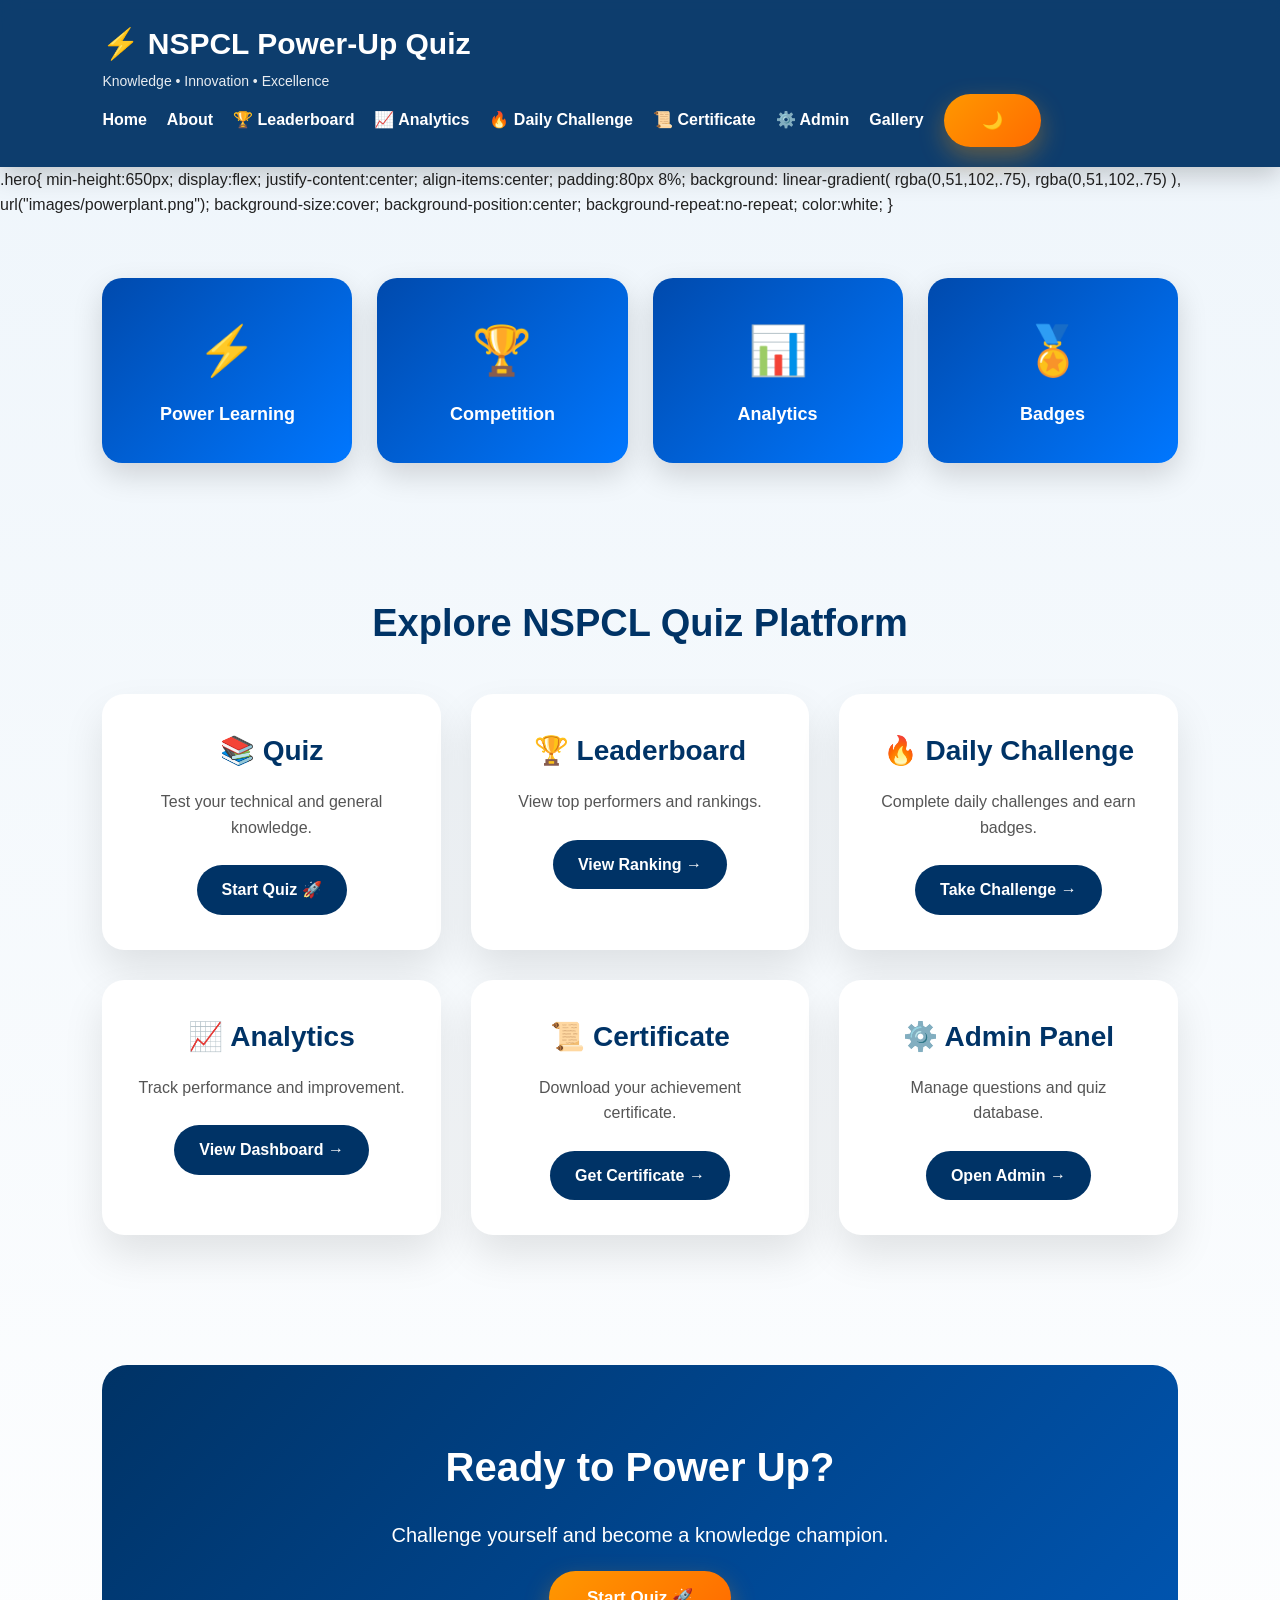
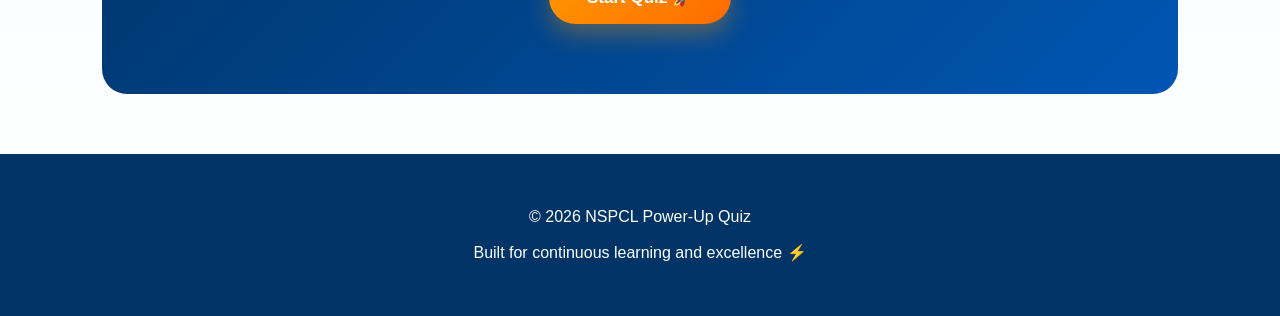
==== index.html @ e3675787 "Update index.html" ====
<!DOCTYPE html>
<html lang="en">

<head>

    <meta charset="UTF-8">
    <meta name="viewport" content="width=device-width, initial-scale=1.0">

    <title>NSPCL Power-Up Quiz</title>

    <link rel="stylesheet" href="style.css">

</head>

<body>

<!-- ================= HEADER ================= -->

<header class="header">

    <div class="logo">

        <h2>⚡ NSPCL Power-Up Quiz</h2>

        <span>Knowledge • Innovation • Excellence</span>

    </div>

    <nav>

        <a href="index.html">Home</a>

        <a href="about.html">About</a>

        <a href="leaderboard.html">🏆 Leaderboard</a>

        <a href="analytics.html">📈 Analytics</a>

        <a href="daily.html">🔥 Daily Challenge</a>

        <a href="certificate.html">📜 Certificate</a>

        <a href="admin.html">⚙️ Admin</a>
        <a href="gallery.html">Gallery</a>
        <button id="themeToggle">🌙</button>

    </nav>

</header>

<!-- ================= HERO ================= -->

.hero{

min-height:650px;

display:flex;

justify-content:center;

align-items:center;

padding:80px 8%;

background:
linear-gradient(
rgba(0,51,102,.75),
rgba(0,51,102,.75)
),
url("images/powerplant.png");

background-size:cover;

background-position:center;

background-repeat:no-repeat;

color:white;

}

<!-- ================= DASHBOARD STATS ================= -->

<section class="stats">

    <div class="stat-card">

        <h2>⚡</h2>

        <p>Power Learning</p>

    </div>

    <div class="stat-card">

        <h2>🏆</h2>

        <p>Competition</p>

    </div>

    <div class="stat-card">

        <h2>📊</h2>

        <p>Analytics</p>

    </div>

    <div class="stat-card">

        <h2>🏅</h2>

        <p id="badgeDisplay">Badges</p>

    </div>

</section>

<!-- ================= FEATURES ================= -->

<section class="features">

    <h2>Explore NSPCL Quiz Platform</h2>

    <div class="feature-container">

        <div class="card">

            <h3>📚 Quiz</h3>

            <p>Test your technical and general knowledge.</p>

            <a href="login.html">Start Quiz 🚀</a>

        </div>

        <div class="card">

            <h3>🏆 Leaderboard</h3>

            <p>View top performers and rankings.</p>

            <a href="leaderboard.html">View Ranking →</a>

        </div>

        <div class="card">

            <h3>🔥 Daily Challenge</h3>

            <p>Complete daily challenges and earn badges.</p>

            <a href="daily.html">Take Challenge →</a>

        </div>

        <div class="card">

            <h3>📈 Analytics</h3>

            <p>Track performance and improvement.</p>

            <a href="analytics.html">View Dashboard →</a>

        </div>

        <div class="card">

            <h3>📜 Certificate</h3>

            <p>Download your achievement certificate.</p>

            <a href="certificate.html">Get Certificate →</a>

        </div>

        <div class="card">

            <h3>⚙️ Admin Panel</h3>

            <p>Manage questions and quiz database.</p>

            <a href="admin.html">Open Admin →</a>

        </div>

    </div>

</section>

<!-- ================= CALL TO ACTION ================= -->

<section class="cta">

    <h2>Ready to Power Up?</h2>

    <p>
        Challenge yourself and become a knowledge champion.
    </p>

    <button onclick="location.href='quiz.html'">
        Start Quiz 🚀
    </button>

</section>

<!-- ================= FOOTER ================= -->

<footer>

    <p>© 2026 NSPCL Power-Up Quiz</p>

    <p>Built for continuous learning and excellence ⚡</p>

</footer>

<!-- ================= SCRIPTS ================= -->

<script src="js/script.js"></script>

<script src="js/theme.js"></script>

<script src="js/badge.js"></script>

</body>
</html>
---- style.css ----
/*==================================================
        NSPCL POWER-UP QUIZ
        Global Styles
==================================================*/

:root{

    --primary:#003366;
    --secondary:#0056b3;
    --accent:#ff9800;
    --gold:#ffc107;
    --success:#28a745;
    --danger:#dc3545;
    --light:#f5f9ff;
    --white:#ffffff;
    --dark:#222222;
    --shadow:0 12px 30px rgba(0,0,0,.15);

}

*{

    margin:0;
    padding:0;
    box-sizing:border-box;

}

html{

    scroll-behavior:smooth;

}

body{

    font-family:'Segoe UI',Arial,sans-serif;

    background:var(--light);

    color:var(--dark);

    line-height:1.6;

    overflow-x:hidden;

}

img{

    max-width:100%;

    display:block;

}

a{

    text-decoration:none;

}

section{

    padding:70px 8%;

}
/*==================================================
HEADER
==================================================*/

.header{

    position:sticky;

    top:0;

    z-index:999;

    background:rgba(0,51,102,.95);

    backdrop-filter:blur(10px);

    color:white;

    padding:20px 8%;

    display:flex;

    justify-content:space-between;

    align-items:center;

    flex-wrap:wrap;

    box-shadow:0 8px 25px rgba(0,0,0,.2);

}

.logo h2{

    font-size:30px;

}

.logo span{

    font-size:14px;

    opacity:.9;

}

nav{

    display:flex;

    gap:20px;

    align-items:center;

}

nav a{

    color:white;

    font-weight:600;

    position:relative;

    transition:.3s;

}

nav a::after{

    content:"";

    position:absolute;

    left:0;

    bottom:-5px;

    width:0;

    height:3px;

    background:var(--gold);

    transition:.3s;

}

nav a:hover{

    color:var(--gold);

}

nav a:hover::after{

    width:100%;

}
/*==================================================
HERO
==================================================*/

.hero{

    min-height:100vh;

    display:flex;

    justify-content:center;

    align-items:center;

    text-align:center;

    position:relative;

    overflow:hidden;

    background:
    linear-gradient(
        rgba(0,40,85,.82),
        rgba(0,60,120,.75)
    ),
    url("images/powerplant.jpg");

    background-size:cover;

    background-position:center;

    background-repeat:no-repeat;

    background-attachment:fixed;

    color:white;

}
/*==================================================
BUTTONS
==================================================*/

button,

.btn{

    background:linear-gradient(

    135deg,

    var(--accent),

    #ff6f00

    );

    color:white;

    border:none;

    padding:15px 35px;

    border-radius:40px;

    cursor:pointer;

    font-size:16px;

    font-weight:bold;

    transition:.35s;

    box-shadow:0 10px 25px rgba(255,152,0,.35);

}

button:hover,

.btn:hover{

    transform:translateY(-5px);

    box-shadow:0 18px 35px rgba(255,152,0,.45);

}
/*==================================================
STATISTICS
==================================================*/

.stats{

    display:grid;

    grid-template-columns:repeat(auto-fit,minmax(220px,1fr));

    gap:25px;

    padding:60px 8%;

}

.stat-card{

    background:linear-gradient(135deg,var(--primary),var(--secondary));

    color:var(--white);

    text-align:center;

    padding:35px 25px;

    border-radius:20px;

    box-shadow:var(--shadow);

    transition:.35s;

}

.stat-card:hover{

    transform:translateY(-10px) scale(1.03);

}

.stat-card h2{

    font-size:48px;

    margin-bottom:10px;

}

.stat-card p{

    font-size:18px;

    font-weight:600;

}


/*==================================================
FEATURE SECTION
==================================================*/

.features{

    text-align:center;

}

.features h2{

    color:var(--primary);

    margin-bottom:40px;

    font-size:38px;

}

.feature-container{

    display:grid;

    grid-template-columns:repeat(auto-fit,minmax(300px,1fr));

    gap:30px;

}


/*==================================================
FEATURE CARDS
==================================================*/

.card{

    background:var(--white);

    border-radius:20px;

    padding:35px;

    box-shadow:var(--shadow);

    transition:.35s;

    text-align:center;

}

.card:hover{

    transform:translateY(-12px);

    box-shadow:0 25px 45px rgba(0,86,179,.25);

}

.card h3{

    color:var(--primary);

    font-size:28px;

    margin-bottom:15px;

}

.card p{

    margin-bottom:25px;

    color:#555;

}

.card a{

    display:inline-block;

    padding:12px 25px;

    border-radius:30px;

    background:var(--primary);

    color:white;

    font-weight:bold;

    transition:.3s;

}

.card a:hover{

    background:var(--accent);

}


/*==================================================
LOGIN BOX
==================================================*/

.login-box{

    width:380px;

    margin:35px auto;

    padding:35px;

    background:rgba(255,255,255,.15);

    backdrop-filter:blur(12px);

    border-radius:20px;

    border:1px solid rgba(255,255,255,.25);

    box-shadow:0 20px 45px rgba(0,0,0,.25);

}

.login-box h3{

    color:white;

    margin-bottom:20px;

    font-size:28px;

}

.login-box input{

    width:100%;

    padding:15px;

    margin:12px 0;

    border:none;

    border-radius:10px;

    outline:none;

    font-size:16px;

}

.login-box button{

    width:100%;

    margin-top:15px;

}


/*==================================================
CALL TO ACTION
==================================================*/

.cta{

    text-align:center;

    background:linear-gradient(135deg,var(--primary),var(--secondary));

    color:white;

    border-radius:25px;

    margin:60px 8%;

}

.cta h2{

    color:white;

    font-size:40px;

}

.cta p{

    margin:20px auto;

    max-width:700px;

    font-size:20px;

}
/*==================================================
LEADERBOARD
==================================================*/

.leaderboard{

    padding:70px 8%;

    text-align:center;

}

.leaderboard h1{

    color:var(--primary);

    margin-bottom:15px;

    font-size:42px;

}

.top-three{

    display:flex;

    justify-content:center;

    align-items:flex-end;

    flex-wrap:wrap;

    gap:30px;

    margin:50px 0;

}

.winner{

    width:230px;

    padding:30px;

    border-radius:20px;

    color:white;

    box-shadow:var(--shadow);

    transition:.35s;

}

.winner:hover{

    transform:translateY(-10px);

}

.first{

    background:linear-gradient(135deg,#FFD700,#FFB300);

}

.second{

    background:linear-gradient(135deg,#C0C0C0,#9E9E9E);

}

.third{

    background:linear-gradient(135deg,#CD7F32,#B87333);

}

.winner h2{

    font-size:30px;

    margin:15px 0;

}

.winner h3{

    font-size:24px;

}

table{

    width:100%;

    margin-top:40px;

    border-collapse:collapse;

    background:white;

    border-radius:15px;

    overflow:hidden;

    box-shadow:var(--shadow);

}

th{

    background:var(--primary);

    color:white;

    padding:18px;

    font-size:18px;

}

td{

    padding:16px;

    border-bottom:1px solid #eee;

}

tr:hover{

    background:#f4f8ff;

}


/*==================================================
ANALYTICS
==================================================*/

.analytics{

    padding:70px 8%;

    text-align:center;

}

.analytics-grid{

    display:grid;

    grid-template-columns:repeat(auto-fit,minmax(240px,1fr));

    gap:25px;

    margin:45px 0;

}

.analytics-card{

    background:white;

    padding:35px;

    border-radius:20px;

    box-shadow:var(--shadow);

    transition:.35s;

}

.analytics-card:hover{

    transform:translateY(-10px);

}

.analytics-card h2{

    font-size:50px;

}

.analytics-card h3{

    color:var(--primary);

    font-size:36px;

    margin:15px 0;

}

.progress{

    width:100%;

    height:35px;

    border-radius:30px;

    overflow:hidden;

    background:#ddd;

    margin:40px auto;

}

.progress-fill{

    width:82%;

    height:100%;

    display:flex;

    justify-content:center;

    align-items:center;

    color:white;

    font-weight:bold;

    background:linear-gradient(90deg,#28a745,#00b894);

}

.activity{

    margin-top:40px;

    background:white;

    border-radius:20px;

    box-shadow:var(--shadow);

    padding:30px;

    text-align:left;

}

.activity p{

    padding:15px;

    border-bottom:1px solid #eee;

}


/*==================================================
DAILY CHALLENGE
==================================================*/

.daily{

    padding:70px 8%;

    text-align:center;

}

.challenge-card{

    max-width:750px;

    margin:40px auto;

    padding:45px;

    background:white;

    border-radius:25px;

    box-shadow:var(--shadow);

}

.challenge-card h2{

    color:var(--primary);

    margin-bottom:20px;

}

.timer{

    margin:35px 0;

}

.timer h3{

    font-size:46px;

    color:#ff5722;

    animation:pulse 1.5s infinite;

}

.reward-section{

    display:grid;

    grid-template-columns:repeat(auto-fit,minmax(220px,1fr));

    gap:25px;

    margin:50px 0;

}

.reward-card{

    background:white;

    padding:30px;

    border-radius:20px;

    box-shadow:var(--shadow);

    transition:.35s;

}

.reward-card:hover{

    transform:translateY(-10px);

}

.reward-card h3{

    margin:15px 0;

    color:var(--primary);

}

.reward-card p{

    color:#666;

}
/*==================================================
CERTIFICATE
==================================================*/

.certificate-section{

    padding:70px 8%;

    background:linear-gradient(135deg,#eef5ff,#ffffff);

}

.certificate{

    max-width:1000px;

    margin:auto;

    background:white;

    border-radius:20px;

    box-shadow:var(--shadow);

    overflow:hidden;

}

.certificate-border{

    margin:20px;

    padding:50px;

    border:10px solid var(--primary);

    border-radius:15px;

    text-align:center;

    position:relative;

}

.certificate-top{

    display:flex;

    justify-content:center;

    align-items:center;

    gap:20px;

    margin-bottom:25px;

}

.certificate-top img{

    width:90px;

}

.certificate-border h1{

    color:var(--primary);

    font-size:50px;

    margin:20px 0;

}

.certificate-border h2{

    color:var(--accent);

    font-size:40px;

    margin:20px 0;

}

.result-box{

    display:grid;

    grid-template-columns:repeat(auto-fit,minmax(180px,1fr));

    gap:25px;

    margin:40px 0;

}

.result-box div{

    background:var(--light);

    padding:25px;

    border-radius:15px;

    box-shadow:0 8px 20px rgba(0,0,0,.12);

}

.result-box h3{

    color:var(--primary);

    font-size:34px;

}

.signature-row{

    display:flex;

    justify-content:space-between;

    margin-top:60px;

    gap:40px;

}

.signature-row div{

    flex:1;

    text-align:center;

}

.signature-row hr{

    border:none;

    border-top:2px solid #444;

    margin-bottom:10px;

}

.verify{

    margin-top:40px;

}

.verify img{

    width:120px;

    margin:auto;

}

.certificate-buttons{

    text-align:center;

    margin:40px 0;

}

.certificate-buttons button{

    margin:10px;

}


/*==================================================
GALLERY
==================================================*/

.gallery{

    padding:70px 8%;

    text-align:center;

}

.gallery h1{

    color:var(--primary);

    margin-bottom:20px;

}

.gallery-grid{

    display:grid;

    grid-template-columns:repeat(auto-fit,minmax(300px,1fr));

    gap:25px;

    margin-top:40px;

}

.gallery-card{

    position:relative;

    overflow:hidden;

    border-radius:18px;

    box-shadow:var(--shadow);

    cursor:pointer;

}

.gallery-card img{

    width:100%;

    height:260px;

    object-fit:cover;

    transition:.5s;

}

.gallery-card:hover img{

    transform:scale(1.08);

}

.overlay{

    position:absolute;

    left:0;

    bottom:0;

    width:100%;

    padding:20px;

    color:white;

    background:linear-gradient(transparent,rgba(0,0,0,.85));

    opacity:0;

    transition:.4s;

}

.gallery-card:hover .overlay{

    opacity:1;

}


/*==================================================
FOOTER
==================================================*/

footer{

    background:var(--primary);

    color:white;

    text-align:center;

    padding:40px 8%;

    margin-top:60px;

}

footer p{

    margin:10px 0;

}


/*==================================================
ANIMATIONS
==================================================*/

@keyframes fadeDown{

    from{

        opacity:0;

        transform:translateY(-40px);

    }

    to{

        opacity:1;

        transform:translateY(0);

    }

}

@keyframes fadeUp{

    from{

        opacity:0;

        transform:translateY(40px);

    }

    to{

        opacity:1;

        transform:translateY(0);

    }

}

@keyframes pulse{

    0%{

        transform:scale(1);

    }

    50%{

        transform:scale(1.08);

    }

    100%{

        transform:scale(1);

    }

}


/*==================================================
RESPONSIVE
==================================================*/

@media(max-width:992px){

.header{

    flex-direction:column;

    text-align:center;

}

nav{

    flex-wrap:wrap;

    justify-content:center;

    margin-top:20px;

}

.hero h1{

    font-size:46px;

}

.hero p{

    font-size:18px;

}

.login-box{

    width:100%;

    max-width:420px;

}

.signature-row{

    flex-direction:column;

}

}


@media(max-width:768px){

section{

    padding:50px 20px;

}

.hero{

    min-height:500px;

}

.hero h1{

    font-size:36px;

}

.hero p{

    font-size:17px;

}

.card{

    width:100%;

}

table{

    display:block;

    overflow-x:auto;

}

button,

.btn{

    width:100%;

}

}


@media(max-width:480px){

.logo h2{

    font-size:24px;

}

.hero h1{

    font-size:30px;

}

.hero p{

    font-size:16px;

}

.certificate-border{

    padding:25px;

}

.certificate-border h1{

    font-size:34px;

}

.certificate-border h2{

    font-size:28px;

}

}
/*==================================================
PREMIUM BACKGROUND
==================================================*/

body{

    background:
    linear-gradient(rgba(255,255,255,.94),rgba(245,249,255,.95)),
    url("images/pattern.png");

    background-size:300px;

    background-attachment:fixed;

}


/*==================================================
GLASS EFFECT
==================================================*/

.glass{

    background:rgba(255,255,255,.18);

    backdrop-filter:blur(15px);

    border:1px solid rgba(255,255,255,.25);

}


/*==================================================
HOVER GLOW
==================================================*/

.card:hover,
.stat-card:hover,
.analytics-card:hover,
.reward-card:hover,
.gallery-card:hover{

    box-shadow:
    0 20px 45px rgba(0,86,179,.25),
    0 0 30px rgba(0,123,255,.18);

}


/*==================================================
ICON CIRCLE
==================================================*/

.icon-circle{

    width:80px;

    height:80px;

    border-radius:50%;

    background:linear-gradient(135deg,#0056b3,#008cff);

    display:flex;

    justify-content:center;

    align-items:center;

    color:white;

    font-size:36px;

    margin:auto;

    margin-bottom:20px;

}


/*==================================================
SECTION TITLE
==================================================*/

.section-title{

    position:relative;

    display:inline-block;

    padding-bottom:15px;

}

.section-title::after{

    content:"";

    position:absolute;

    left:50%;

    transform:translateX(-50%);

    bottom:0;

    width:90px;

    height:4px;

    border-radius:30px;

    background:linear-gradient(
    90deg,
    var(--primary),
    var(--accent)
    );

}


/*==================================================
IMAGE HOVER
==================================================*/

img{

    transition:.5s;

}

img:hover{

    transform:scale(1.02);

}


/*==================================================
SCROLLBAR
==================================================*/

::-webkit-scrollbar{

    width:10px;

}

::-webkit-scrollbar-track{

    background:#eef4fb;

}

::-webkit-scrollbar-thumb{

    background:var(--primary);

    border-radius:30px;

}

::-webkit-scrollbar-thumb:hover{

    background:var(--secondary);

}


/*==================================================
FLOATING BUTTON
==================================================*/

.floating{

    animation:floating 4s ease-in-out infinite;

}

@keyframes floating{

0%{

transform:translateY(0);

}

50%{

transform:translateY(-10px);

}

100%{

transform:translateY(0);

}

}


/*==================================================
FADE-IN
==================================================*/

.fade{

    animation:fade .8s ease;

}

@keyframes fade{

from{

opacity:0;

}

to{

opacity:1;

}

}


/*==================================================
ZOOM-IN
==================================================*/

.zoom{

animation:zoom .6s ease;

}

@keyframes zoom{

from{

transform:scale(.9);

opacity:0;

}

to{

transform:scale(1);

opacity:1;

}

}


/*==================================================
GRADIENT TEXT
==================================================*/

.gradient-text{

background:linear-gradient(
90deg,
#ff9800,
#ff5722
);

-webkit-background-clip:text;

-webkit-text-fill-color:transparent;

font-weight:bold;

}


/*==================================================
BADGE
==================================================*/

.badge{

display:inline-block;

padding:8px 18px;

border-radius:50px;

background:linear-gradient(
135deg,
#ffc107,
#ff9800
);

color:white;

font-size:14px;

font-weight:bold;

}


/*==================================================
SHADOW
==================================================*/

.shadow{

box-shadow:
0 20px 40px rgba(0,0,0,.15);

}


/*==================================================
BORDER GLOW
==================================================*/

.glow{

border:2px solid #007bff;

box-shadow:

0 0 20px rgba(0,123,255,.25);

}
/*==================================================
PREMIUM PAGE TITLE
==================================================*/

.page-title{

    text-align:center;

    font-size:48px;

    color:var(--primary);

    margin-bottom:15px;

    font-weight:700;

}

.page-subtitle{

    text-align:center;

    color:#666;

    font-size:18px;

    margin-bottom:50px;

}


/*==================================================
SEARCH BOX
==================================================*/

.search-box{

    max-width:450px;

    margin:30px auto;

    position:relative;

}

.search-box input{

    width:100%;

    padding:15px 20px;

    border-radius:50px;

    border:2px solid #ddd;

    outline:none;

    font-size:16px;

    transition:.3s;

}

.search-box input:focus{

    border-color:var(--primary);

    box-shadow:0 0 15px rgba(0,86,179,.2);

}


/*==================================================
NOTICE BOX
==================================================*/

.notice{

    background:#fff8e1;

    border-left:6px solid #ffc107;

    padding:18px 25px;

    border-radius:10px;

    margin:30px 0;

}


/*==================================================
SUCCESS MESSAGE
==================================================*/

.success{

    background:#e8f5e9;

    color:#2e7d32;

    padding:18px;

    border-radius:10px;

    margin:20px 0;

}


/*==================================================
WARNING MESSAGE
==================================================*/

.warning{

    background:#fff3cd;

    color:#856404;

    padding:18px;

    border-radius:10px;

}


/*==================================================
ERROR MESSAGE
==================================================*/

.error{

    background:#fdecea;

    color:#b71c1c;

    padding:18px;

    border-radius:10px;

}


/*==================================================
PROFILE CARD
==================================================*/

.profile-card{

    background:white;

    border-radius:20px;

    box-shadow:var(--shadow);

    padding:30px;

    text-align:center;

}

.profile-card img{

    width:120px;

    height:120px;

    border-radius:50%;

    border:5px solid var(--primary);

    margin:auto;

}

.profile-card h3{

    margin-top:20px;

    color:var(--primary);

}


/*==================================================
STATUS BADGES
==================================================*/

.badge-success{

    background:#28a745;

}

.badge-warning{

    background:#ffc107;

    color:#222;

}

.badge-danger{

    background:#dc3545;

}


/*==================================================
LOADING SPINNER
==================================================*/

.loader{

    width:60px;

    height:60px;

    margin:auto;

    border:6px solid #eee;

    border-top:6px solid var(--primary);

    border-radius:50%;

    animation:spin 1s linear infinite;

}

@keyframes spin{

from{

transform:rotate(0deg);

}

to{

transform:rotate(360deg);

}

}


/*==================================================
PULSE BUTTON
==================================================*/

.pulse{

    animation:pulseButton 2s infinite;

}

@keyframes pulseButton{

0%{

box-shadow:0 0 0 0 rgba(255,152,0,.6);

}

70%{

box-shadow:0 0 0 18px rgba(255,152,0,0);

}

100%{

box-shadow:0 0 0 0 rgba(255,152,0,0);

}

}


/*==================================================
TABLE IMPROVEMENT
==================================================*/

table tr:nth-child(even){

    background:#f8fbff;

}

table tr:hover{

    background:#eef6ff;

}


/*==================================================
BACK TO TOP BUTTON
==================================================*/

#topBtn{

    position:fixed;

    bottom:25px;

    right:25px;

    width:55px;

    height:55px;

    border-radius:50%;

    background:var(--primary);

    color:white;

    font-size:22px;

    display:flex;

    justify-content:center;

    align-items:center;

    cursor:pointer;

    box-shadow:0 10px 25px rgba(0,0,0,.25);

    transition:.3s;

}

#topBtn:hover{

    transform:translateY(-5px);

    background:var(--secondary);

}


/*==================================================
FOCUS EFFECT
==================================================*/

input:focus,

select:focus,

textarea:focus{

    outline:none;

    border-color:var(--primary);

    box-shadow:0 0 15px rgba(0,86,179,.25);

}
body{

    background:
    linear-gradient(
        #eef5fb,
        #ffffff
    );

    color:#222;

}
.hero h1{

    font-size:68px;

    font-weight:700;

    text-shadow:

    0 5px 20px rgba(0,0,0,.55);

}

.hero p{

    font-size:24px;

    margin:25px auto;

    max-width:700px;

}
.login-box{

    background:rgba(255,255,255,.12);

    backdrop-filter:blur(15px);

    border:1px solid rgba(255,255,255,.3);

    border-radius:25px;

    padding:40px;

    width:420px;

    box-shadow:

    0 20px 45px rgba(0,0,0,.35);

}
button,.btn{

    background:

    linear-gradient(

    135deg,

    #ff9800,

    #ff6b00

    );

    border:none;

    color:white;

    padding:16px 38px;

    border-radius:50px;

    font-weight:bold;

    font-size:17px;

    transition:.35s;

}

button:hover{

    transform:translateY(-5px);

    box-shadow:

    0 20px 35px rgba(255,152,0,.4);

}
.card{

    background:white;

    border-radius:22px;

    padding:35px;

    box-shadow:

    0 20px 40px rgba(0,0,0,.10);

    transition:.35s;

}

.card:hover{

    transform:

    translateY(-12px);

    box-shadow:

    0 30px 60px rgba(0,74,173,.22);

}
.stat-card{

    background:

    linear-gradient(

    135deg,

    #004aad,

    #0077ff

    );

    color:white;

    border-radius:20px;

    padding:35px;

    transition:.35s;

}

.stat-card:hover{

    transform:scale(1.05);

}
.hero::before{

content:"";

position:absolute;

width:600px;

height:600px;

background:

radial-gradient(

rgba(255,152,0,.18),

transparent

);

top:-150px;

right:-150px;

animation:rotateGlow 12s linear infinite;

}

@keyframes rotateGlow{

from{

transform:rotate(0deg);

}

to{

transform:rotate(360deg);

}

}
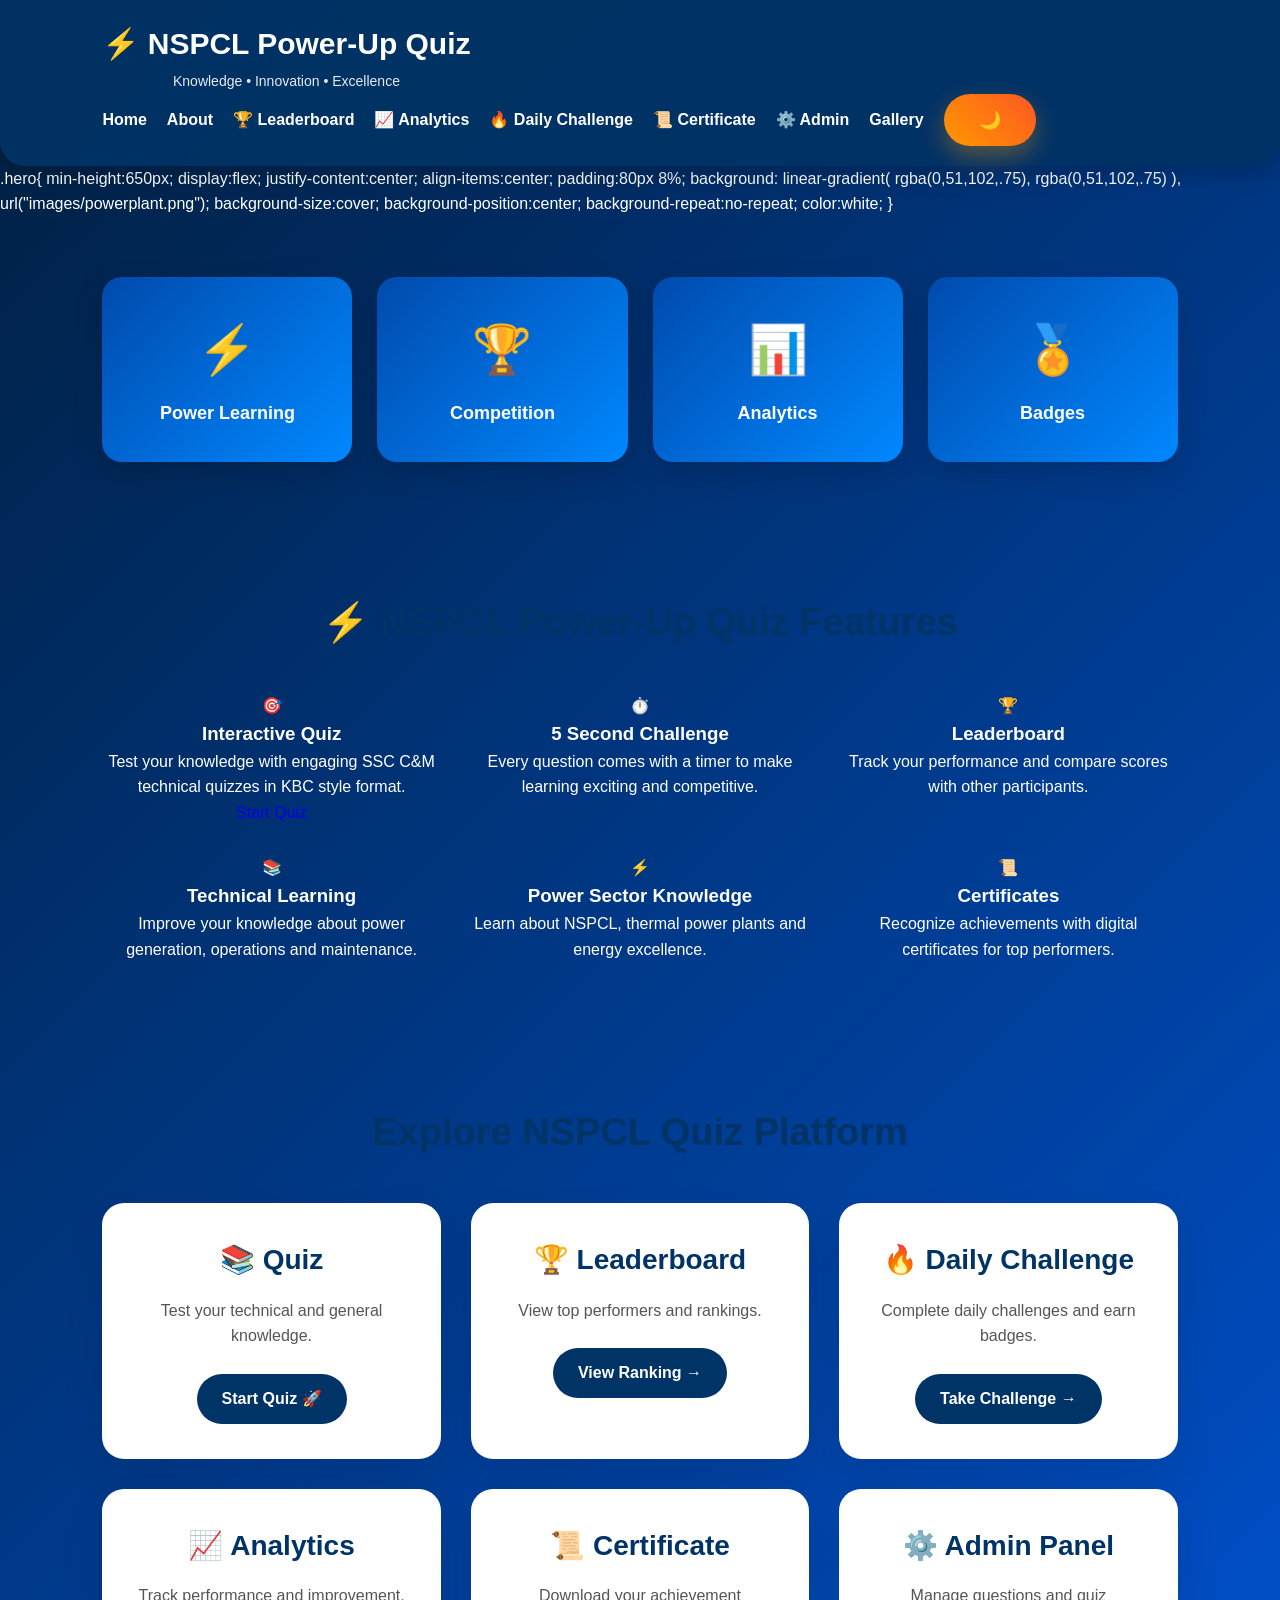
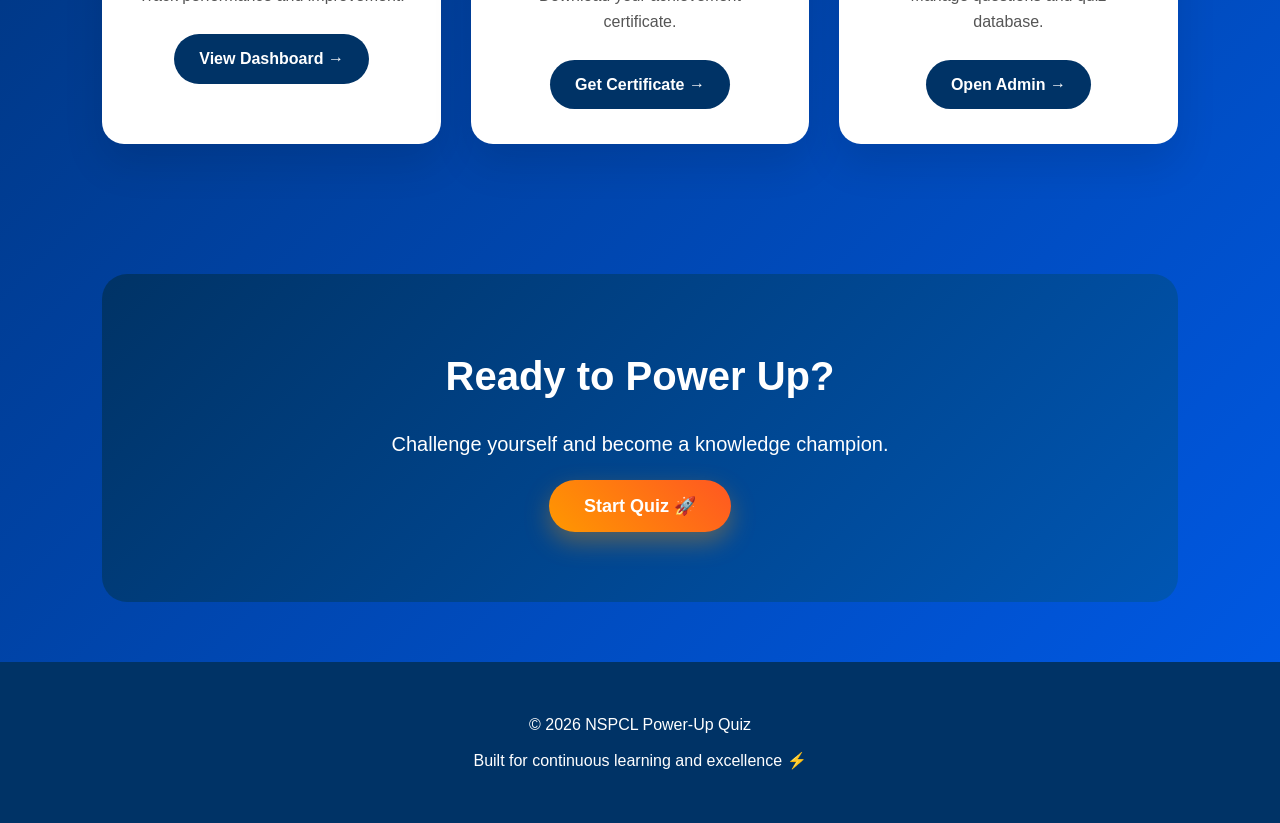
==== commit ff7e1a6b: "Update index.html" ====
--- a/index.html
+++ b/index.html
@@ -117,6 +117,60 @@
 
 </section>
 
+<!-- FEATURES SECTION -->
+
+<section class="features">
+
+<h2>⚡ NSPCL Power-Up Quiz Features</h2>
+
+<div class="feature-container">
+
+<div class="feature-card">
+<div class="icon">🎯</div>
+<h3>Interactive Quiz</h3>
+<p>Test your knowledge with engaging SSC C&M technical quizzes in KBC style format.</p>
+<a href="quiz.html">Start Quiz</a>
+</div>
+
+
+<div class="feature-card">
+<div class="icon">⏱️</div>
+<h3>5 Second Challenge</h3>
+<p>Every question comes with a timer to make learning exciting and competitive.</p>
+</div>
+
+
+<div class="feature-card">
+<div class="icon">🏆</div>
+<h3>Leaderboard</h3>
+<p>Track your performance and compare scores with other participants.</p>
+</div>
+
+
+<div class="feature-card">
+<div class="icon">📚</div>
+<h3>Technical Learning</h3>
+<p>Improve your knowledge about power generation, operations and maintenance.</p>
+</div>
+
+
+<div class="feature-card">
+<div class="icon">⚡</div>
+<h3>Power Sector Knowledge</h3>
+<p>Learn about NSPCL, thermal power plants and energy excellence.</p>
+</div>
+
+
+<div class="feature-card">
+<div class="icon">📜</div>
+<h3>Certificates</h3>
+<p>Recognize achievements with digital certificates for top performers.</p>
+</div>
+
+</div>
+
+</section>
+    
 <!-- ================= FEATURES ================= -->
 
 <section class="features">
--- a/style.css
+++ b/style.css
@@ -2247,3 +2247,1129 @@
 }
 
 }
+.hero{
+
+background:
+
+linear-gradient(
+
+rgba(0,35,70,.72),
+
+rgba(0,35,70,.72)
+
+),
+
+url(images/powerplant.jpg);
+
+background-size:cover;
+
+background-attachment:fixed;
+
+height:100vh;
+
+}
+.hero::before{
+
+content:"⚡";
+
+position:absolute;
+
+font-size:80px;
+
+left:10%;
+
+top:20%;
+
+opacity:.15;
+
+animation:float 6s infinite;
+
+}
+
+.hero::after{
+
+content:"🏭";
+
+position:absolute;
+
+right:10%;
+
+bottom:15%;
+
+font-size:90px;
+
+opacity:.15;
+
+animation:float 8s infinite;
+
+}
+
+@keyframes float{
+
+50%{
+
+transform:translateY(-25px);
+
+}
+
+}
+.gallery-card{
+
+background:rgba(255,255,255,.15);
+
+backdrop-filter:blur(12px);
+
+border-radius:20px;
+
+overflow:hidden;
+
+transition:.4s;
+
+}
+
+.gallery-card:hover{
+
+transform:translateY(-12px) scale(1.03);
+
+}
+.gallery-card img{
+
+transition:.6s;
+
+}
+
+.gallery-card:hover img{
+
+transform:scale(1.15);
+
+filter:brightness(.7);
+
+}
+.overlay{
+
+opacity:0;
+
+transform:translateY(30px);
+
+transition:.4s;
+
+}
+
+.gallery-card:hover .overlay{
+
+opacity:1;
+
+transform:translateY(0);
+
+}
+.stat-card{
+
+background:
+
+linear-gradient(
+
+135deg,
+
+#004aad,
+
+#0088ff
+
+);
+
+color:white;
+
+padding:35px;
+
+border-radius:20px;
+
+transition:.4s;
+
+}
+
+.stat-card:hover{
+
+transform:translateY(-8px);
+
+}
+<section class="hall">
+
+<h2>🏆 Hall of Fame</h2>
+
+<div class="feature-container">
+
+<div class="card">
+
+🥇
+
+<h3>Quiz Champion</h3>
+
+<p>Highest Overall Score</p>
+
+</div>
+
+<div class="card">
+
+🥈
+
+<h3>Fastest Learner</h3>
+
+<p>Quickest Quiz Completion</p>
+
+</div>
+
+<div class="card">
+
+🥉
+
+<h3>Employee of the Month</h3>
+
+<p>Outstanding Participation</p>
+
+</div>
+
+</div>
+
+</section>
+<iframe
+
+width="350"
+
+height="220"
+
+src="https://www.youtube.com/embed/VIDEO_ID"
+
+allowfullscreen>
+
+</iframe>
+footer{
+
+background:
+
+linear-gradient(
+
+135deg,
+
+#002b5c,
+
+#004aad
+
+);
+
+padding:40px;
+
+color:white;
+
+}
+body{
+
+background-image:url(images/logo.png);
+
+background-repeat:no-repeat;
+
+background-position:right bottom;
+
+background-size:250px;
+
+background-attachment:fixed;
+
+}
+.gallery-grid{
+    display:grid;
+    grid-template-columns:repeat(auto-fit,minmax(300px,1fr));
+    gap:25px;
+    margin-top:40px;
+}
+
+.gallery-card{
+    position:relative;
+    overflow:hidden;
+    border-radius:18px;
+    box-shadow:0 10px 30px rgba(0,0,0,.15);
+}
+
+.gallery-card img{
+    width:100%;
+    height:250px;
+    object-fit:cover;
+    transition:.4s;
+}
+
+.gallery-card:hover img{
+    transform:scale(1.1);
+}
+
+.overlay{
+    position:absolute;
+    left:0;
+    bottom:0;
+    width:100%;
+    padding:20px;
+    background:linear-gradient(transparent,rgba(0,0,0,.8));
+    color:white;
+    opacity:0;
+    transition:.4s;
+}
+
+.gallery-card:hover .overlay{
+    opacity:1;
+}
+.gallery-grid{
+
+display:grid;
+
+grid-template-columns:
+repeat(auto-fit,minmax(300px,1fr));
+
+gap:25px;
+
+}
+
+
+.gallery-card{
+
+position:relative;
+
+overflow:hidden;
+
+border-radius:20px;
+
+height:250px;
+
+}
+
+
+.gallery-card img{
+
+width:100%;
+
+height:100%;
+
+object-fit:cover;
+
+transition:.5s;
+
+}
+
+
+.gallery-card:hover img{
+
+transform:scale(1.1);
+
+}
+
+
+.overlay{
+
+position:absolute;
+
+bottom:0;
+
+left:0;
+
+width:100%;
+
+padding:20px;
+
+background:
+linear-gradient(
+transparent,
+rgba(0,0,0,.8)
+);
+
+color:white;
+
+}
+/* ===================================
+   ADVANCED GALLERY HOVER EFFECT
+=================================== */
+
+
+.gallery-card{
+
+    cursor:pointer;
+    transition:0.4s;
+}
+
+
+.gallery-card:hover{
+
+    transform:translateY(-12px);
+
+    box-shadow:
+    0 20px 40px rgba(0,74,173,0.35);
+
+}
+
+
+
+.gallery-card img{
+
+    transition:0.6s ease;
+
+}
+
+
+
+.gallery-card:hover img{
+
+    transform:scale(1.12);
+
+}
+
+
+
+/* Glow border effect */
+
+.gallery-card::before{
+
+    content:"";
+
+    position:absolute;
+
+    inset:0;
+
+    border-radius:20px;
+
+    border:2px solid transparent;
+
+    transition:.4s;
+
+}
+
+
+
+.gallery-card:hover::before{
+
+    border-color:#ff9800;
+
+}
+/* ===================================
+IMAGE LIGHTBOX
+=================================== */
+
+
+.image-popup{
+
+display:none;
+
+position:fixed;
+
+top:0;
+
+left:0;
+
+width:100%;
+
+height:100%;
+
+background:
+rgba(0,0,0,.85);
+
+z-index:9999;
+
+justify-content:center;
+
+align-items:center;
+
+}
+
+
+
+.image-popup img{
+
+max-width:85%;
+
+max-height:85%;
+
+border-radius:20px;
+
+box-shadow:
+0 20px 50px black;
+
+}
+
+
+
+#closePopup{
+
+position:absolute;
+
+top:30px;
+
+right:50px;
+
+font-size:40px;
+
+color:white;
+
+cursor:pointer;
+
+}
+.section-title{
+
+font-size:45px;
+
+animation:titleMove 1s ease;
+
+}
+
+
+@keyframes titleMove{
+
+
+from{
+
+opacity:0;
+
+transform:translateY(-40px);
+
+}
+
+
+to{
+
+opacity:1;
+
+transform:translateY(0);
+
+}
+
+
+}
+.gallery-card{
+
+animation:galleryFloat 4s infinite;
+
+}
+
+
+@keyframes galleryFloat{
+
+
+0%{
+
+transform:translateY(0);
+
+}
+
+
+50%{
+
+transform:translateY(-8px);
+
+}
+
+
+100%{
+
+transform:translateY(0);
+
+}
+
+
+}
+.login-section{
+
+min-height:500px;
+
+display:flex;
+
+justify-content:center;
+
+align-items:center;
+
+background:
+linear-gradient(
+135deg,
+#004aad,
+#007bff
+);
+
+}
+
+
+.login-box input{
+
+display:block;
+
+width:100%;
+
+padding:15px;
+
+margin:15px 0;
+
+border-radius:10px;
+
+border:none;
+
+font-size:16px;
+
+}
+
+
+.login-box h2{
+
+color:#004aad;
+
+}
+
+
+#message{
+
+margin-top:15px;
+
+font-weight:bold;
+
+color:red;
+
+}
+/* ============================= */
+/* QUIZ QUESTION CARD */
+/* ============================= */
+
+.question-card{
+    max-width:900px;
+    margin:30px auto;
+    padding:30px;
+    background:#ffffff;
+    border-radius:15px;
+    box-shadow:0 8px 20px rgba(0,0,0,0.15);
+}
+
+.question-card h3{
+    font-size:26px;
+    color:#003366;
+    margin-bottom:30px;
+    line-height:1.5;
+}
+
+/* ============================= */
+/* OPTIONS */
+/* ============================= */
+
+.option{
+
+    width:100%;
+
+    display:flex;
+
+    align-items:center;
+
+    margin:15px 0;
+
+    padding:15px 20px;
+
+    border:none;
+
+    border-radius:50px;
+
+    background:#003366;
+
+    color:white;
+
+    cursor:pointer;
+
+    transition:0.3s;
+
+    font-size:18px;
+
+    text-align:left;
+
+}
+
+.option:hover{
+
+    background:#0056b3;
+
+    transform:scale(1.02);
+
+}
+
+.option-letter{
+
+    width:45px;
+
+    height:45px;
+
+    min-width:45px;
+
+    border-radius:50%;
+
+    background:#ffcc00;
+
+    color:#000;
+
+    font-weight:bold;
+
+    display:flex;
+
+    align-items:center;
+
+    justify-content:center;
+
+    margin-right:20px;
+
+    font-size:20px;
+
+}
+
+.option-text{
+
+    flex:1;
+
+    text-align:left;
+
+    font-size:18px;
+
+}
+
+/* ============================= */
+/* NEXT BUTTON */
+/* ============================= */
+
+#nextBtn{
+
+    margin-top:25px;
+
+    padding:14px 35px;
+
+    background:#ff9800;
+
+    color:white;
+
+    border:none;
+
+    border-radius:30px;
+
+    font-size:18px;
+
+    cursor:pointer;
+
+}
+
+#nextBtn:hover{
+
+    background:#e68900;
+
+}
+
+/* ============================= */
+/* QUIZ INFO */
+/* ============================= */
+
+.quiz-info{
+
+    display:flex;
+
+    justify-content:space-between;
+
+    align-items:center;
+
+    margin:20px auto;
+
+    max-width:900px;
+
+    background:#003366;
+
+    color:white;
+
+    padding:15px 20px;
+
+    border-radius:12px;
+
+    font-weight:bold;
+
+    flex-wrap:wrap;
+
+}
+
+.timer{
+
+    color:#ffeb3b;
+
+    font-size:20px;
+
+}
+
+.progress{
+
+    font-size:18px;
+
+}
+
+.score{
+
+    color:#00ff99;
+
+    font-size:18px;
+
+}
+
+/* ============================= */
+/* RESULT */
+/* ============================= */
+
+.result-card{
+
+    max-width:600px;
+
+    margin:40px auto;
+
+    background:white;
+
+    padding:40px;
+
+    border-radius:15px;
+
+    box-shadow:0 10px 25px rgba(0,0,0,0.2);
+
+    text-align:center;
+
+}
+/* ==========================
+   NSPCL POWER-UP QUIZ UI UPGRADE
+========================== */
+
+
+/* Background */
+
+body{
+
+background:linear-gradient(135deg,#001f3f,#005bea);
+
+color:white;
+
+}
+
+
+
+
+
+/* Header Improvement */
+
+header{
+
+background:linear-gradient(90deg,#ff9800,#ff5722);
+
+padding:25px;
+
+text-align:center;
+
+border-radius:0 0 25px 25px;
+
+box-shadow:0 5px 20px #0005;
+
+}
+
+
+header h1{
+
+font-size:38px;
+
+}
+
+
+
+
+
+
+/* User Score Card */
+
+
+.user-box{
+
+width:90%;
+
+max-width:900px;
+
+margin:20px auto;
+
+background:white;
+
+color:#003366;
+
+padding:15px 25px;
+
+border-radius:15px;
+
+display:flex;
+
+justify-content:space-between;
+
+box-shadow:0 5px 15px #0005;
+
+}
+
+
+
+
+
+
+
+/* Quiz Container */
+
+
+.quiz-intro,
+#quiz-area{
+
+
+background:rgba(255,255,255,0.15);
+
+backdrop-filter:blur(10px);
+
+width:90%;
+
+max-width:850px;
+
+margin:40px auto;
+
+padding:35px;
+
+border-radius:25px;
+
+box-shadow:0 10px 30px #0006;
+
+text-align:center;
+
+}
+
+
+
+
+
+/* Start Button */
+
+
+button{
+
+background:linear-gradient(45deg,#ff9800,#ff5722);
+
+color:white;
+
+border:none;
+
+padding:15px 35px;
+
+border-radius:50px;
+
+font-size:18px;
+
+font-weight:bold;
+
+cursor:pointer;
+
+transition:.3s;
+
+}
+
+
+button:hover{
+
+transform:scale(1.08);
+
+box-shadow:0 0 20px orange;
+
+}
+
+
+
+
+
+/* Question Box */
+
+
+.question-box{
+
+background:#001b35;
+
+padding:25px;
+
+border-radius:20px;
+
+margin-bottom:25px;
+
+}
+
+
+
+
+
+/* Timer */
+
+
+#time{
+
+background:#ff5722;
+
+padding:12px 18px;
+
+border-radius:50%;
+
+font-size:25px;
+
+}
+
+
+
+
+
+/* Options Layout */
+
+
+#options{
+
+display:grid;
+
+grid-template-columns:1fr 1fr;
+
+gap:20px;
+
+}
+
+
+
+
+/* Option Buttons */
+
+
+.option{
+
+background:white;
+
+color:#003366;
+
+width:100%;
+
+text-align:left;
+
+padding:18px;
+
+border-radius:15px;
+
+font-size:17px;
+
+}
+
+
+
+.option:hover{
+
+background:#ff9800;
+
+color:white;
+
+}
+
+
+
+
+
+/* Option Letter */
+
+
+.option-letter{
+
+background:#003366;
+
+color:white;
+
+padding:8px 12px;
+
+border-radius:50%;
+
+margin-right:15px;
+
+}
+
+
+
+
+
+/* Result Card */
+
+
+.result-card{
+
+background:white;
+
+color:#003366;
+
+padding:40px;
+
+border-radius:25px;
+
+text-align:center;
+
+margin:40px auto;
+
+max-width:600px;
+
+}
+
+
+.result-card h1{
+
+font-size:60px;
+
+}
+
+
+
+
+
+/* Mobile View */
+
+
+@media(max-width:700px){
+
+#options{
+
+grid-template-columns:1fr;
+
+}
+
+
+.user-box{
+
+flex-direction:column;
+
+gap:10px;
+
+}
+
+
+header h1{
+
+font-size:25px;
+
+}
+
+}
+.top-nav{
+    position:absolute;
+    top:20px;
+    left:25px;
+}
+
+
+.home-btn{
+
+    background:#ff8c00;
+    color:white;
+
+    padding:10px 22px;
+
+    border-radius:25px;
+
+    text-decoration:none;
+
+    font-weight:bold;
+
+}
+
+
+.home-btn:hover{
+
+    background:#ff5500;
+
+}
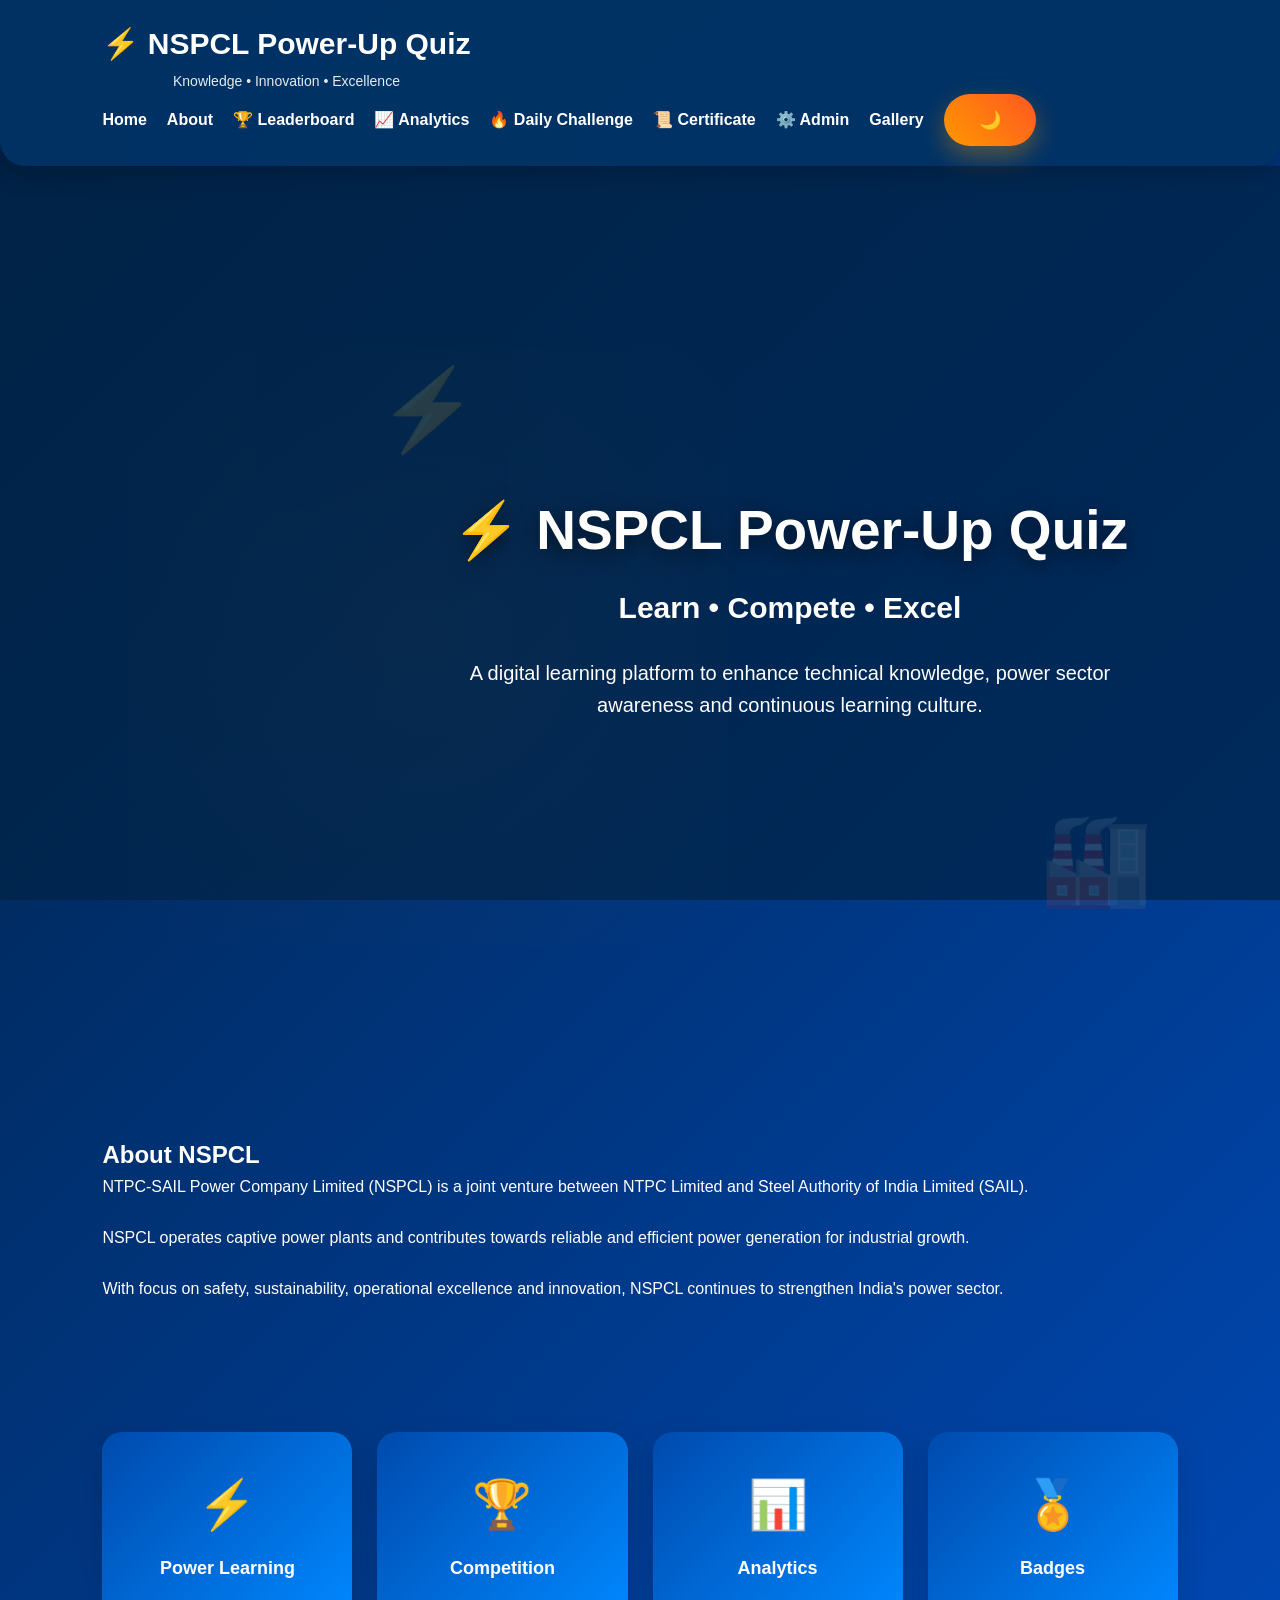
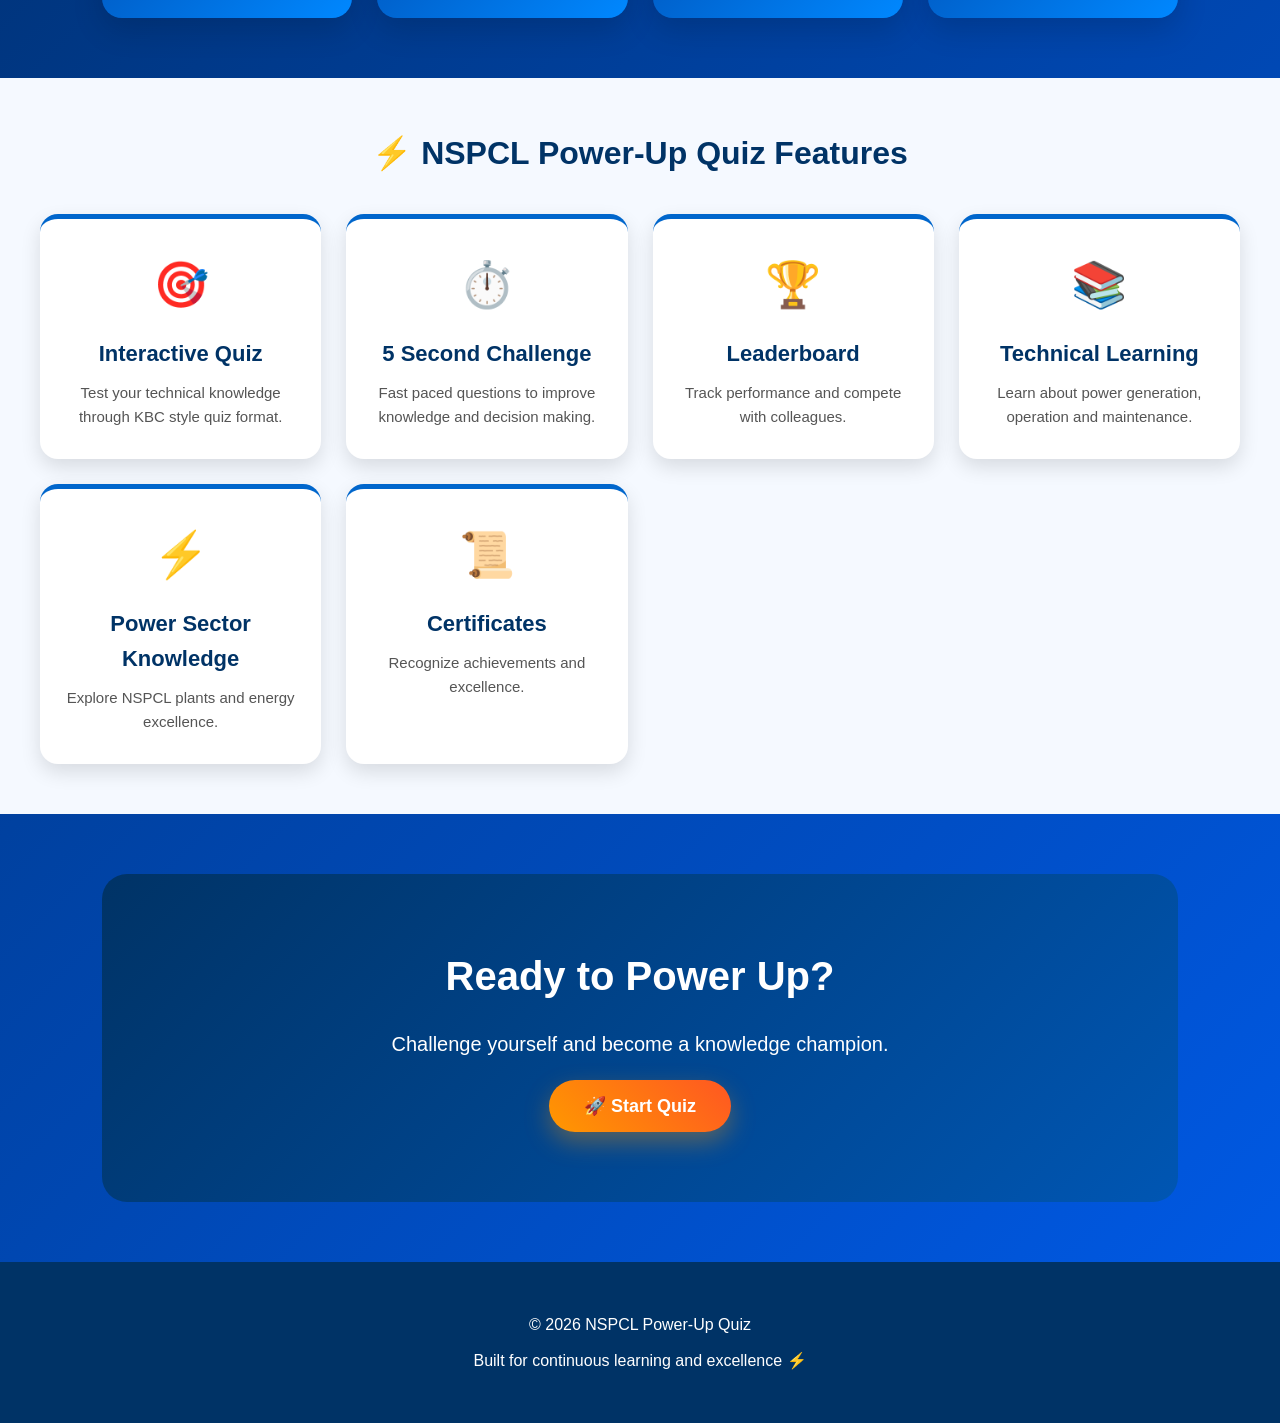
==== commit c1da5bdd: "Update index.html" ====
--- a/index.html
+++ b/index.html
@@ -3,279 +3,419 @@
 
 <head>
 
-    <meta charset="UTF-8">
-    <meta name="viewport" content="width=device-width, initial-scale=1.0">
-
-    <title>NSPCL Power-Up Quiz</title>
-
-    <link rel="stylesheet" href="style.css">
+<meta charset="UTF-8">
+<meta name="viewport" content="width=device-width, initial-scale=1.0">
+
+<title>NSPCL Power-Up Quiz</title>
+
+<link rel="stylesheet" href="style.css">
 
 </head>
 
+
 <body>
 
+
 <!-- ================= HEADER ================= -->
 
 <header class="header">
 
-    <div class="logo">
-
-        <h2>⚡ NSPCL Power-Up Quiz</h2>
-
-        <span>Knowledge • Innovation • Excellence</span>
-
-    </div>
-
-    <nav>
-
-        <a href="index.html">Home</a>
-
-        <a href="about.html">About</a>
-
-        <a href="leaderboard.html">🏆 Leaderboard</a>
-
-        <a href="analytics.html">📈 Analytics</a>
-
-        <a href="daily.html">🔥 Daily Challenge</a>
-
-        <a href="certificate.html">📜 Certificate</a>
-
-        <a href="admin.html">⚙️ Admin</a>
-        <a href="gallery.html">Gallery</a>
-        <button id="themeToggle">🌙</button>
-
-    </nav>
+
+<div class="logo">
+
+<h2>⚡ NSPCL Power-Up Quiz</h2>
+
+<span>Knowledge • Innovation • Excellence</span>
+
+</div>
+
+
+
+<nav>
+
+<a href="index.html">Home</a>
+
+<a href="about.html">About</a>
+
+<a href="leaderboard.html">🏆 Leaderboard</a>
+
+<a href="analytics.html">📈 Analytics</a>
+
+<a href="daily.html">🔥 Daily Challenge</a>
+
+<a href="certificate.html">📜 Certificate</a>
+
+<a href="admin.html">⚙️ Admin</a>
+
+<a href="gallery.html">Gallery</a>
+
+<button id="themeToggle">🌙</button>
+
+
+</nav>
+
 
 </header>
 
-<!-- ================= HERO ================= -->
-
-.hero{
-
-min-height:650px;
-
-display:flex;
-
-justify-content:center;
-
-align-items:center;
-
-padding:80px 8%;
-
-background:
-linear-gradient(
-rgba(0,51,102,.75),
-rgba(0,51,102,.75)
-),
-url("images/powerplant.png");
-
-background-size:cover;
-
-background-position:center;
-
-background-repeat:no-repeat;
-
-color:white;
-
-}
+
+
+
+
+<!-- ================= HERO VIDEO SECTION ================= -->
+
+
+<section class="hero">
+
+
+<video autoplay muted loop class="hero-video">
+
+
+<source src="powerplant.mp4" type="video/mp4">
+
+
+</video>
+
+
+
+<div class="hero-overlay"></div>
+
+
+
+<div class="hero-content">
+
+
+<h1>
+⚡ NSPCL Power-Up Quiz
+</h1>
+
+
+<h2>
+Learn • Compete • Excel
+</h2>
+
+
+<p>
+
+A digital learning platform to enhance technical knowledge,
+power sector awareness and continuous learning culture.
+
+</p>
+
+
+</div>
+
+
+</section>
+
+
+
+
+
+
+
+<!-- ================= ABOUT NSPCL ================= -->
+
+
+<section class="about-section">
+
+
+<h2>About NSPCL</h2>
+
+
+<p>
+
+
+NTPC-SAIL Power Company Limited (NSPCL) is a joint venture
+between NTPC Limited and Steel Authority of India Limited (SAIL).
+
+
+<br><br>
+
+
+NSPCL operates captive power plants and contributes towards
+reliable and efficient power generation for industrial growth.
+
+
+<br><br>
+
+
+With focus on safety, sustainability, operational excellence
+and innovation, NSPCL continues to strengthen India's power sector.
+
+
+</p>
+
+
+</section>
+
+
+
+
+
 
 <!-- ================= DASHBOARD STATS ================= -->
 
+
 <section class="stats">
 
-    <div class="stat-card">
-
-        <h2>⚡</h2>
-
-        <p>Power Learning</p>
-
-    </div>
-
-    <div class="stat-card">
-
-        <h2>🏆</h2>
-
-        <p>Competition</p>
-
-    </div>
-
-    <div class="stat-card">
-
-        <h2>📊</h2>
-
-        <p>Analytics</p>
-
-    </div>
-
-    <div class="stat-card">
-
-        <h2>🏅</h2>
-
-        <p id="badgeDisplay">Badges</p>
-
-    </div>
+
+<div class="stat-card">
+
+<h2>⚡</h2>
+
+<p>Power Learning</p>
+
+</div>
+
+
+
+<div class="stat-card">
+
+<h2>🏆</h2>
+
+<p>Competition</p>
+
+</div>
+
+
+
+<div class="stat-card">
+
+<h2>📊</h2>
+
+<p>Analytics</p>
+
+</div>
+
+
+
+<div class="stat-card">
+
+<h2>🏅</h2>
+
+<p id="badgeDisplay">
+Badges
+</p>
+
+</div>
+
 
 </section>
 
-<!-- FEATURES SECTION -->
+
+
+
+
+
+
+<!-- ================= FEATURES ================= -->
+
 
 <section class="features">
 
-<h2>⚡ NSPCL Power-Up Quiz Features</h2>
+
+<h2>
+⚡ NSPCL Power-Up Quiz Features
+</h2>
+
+
 
 <div class="feature-container">
 
-<div class="feature-card">
-<div class="icon">🎯</div>
-<h3>Interactive Quiz</h3>
-<p>Test your knowledge with engaging SSC C&M technical quizzes in KBC style format.</p>
-<a href="quiz.html">Start Quiz</a>
-</div>
-
-
-<div class="feature-card">
-<div class="icon">⏱️</div>
-<h3>5 Second Challenge</h3>
-<p>Every question comes with a timer to make learning exciting and competitive.</p>
-</div>
-
-
-<div class="feature-card">
-<div class="icon">🏆</div>
-<h3>Leaderboard</h3>
-<p>Track your performance and compare scores with other participants.</p>
-</div>
-
-
-<div class="feature-card">
-<div class="icon">📚</div>
-<h3>Technical Learning</h3>
-<p>Improve your knowledge about power generation, operations and maintenance.</p>
-</div>
-
-
-<div class="feature-card">
-<div class="icon">⚡</div>
-<h3>Power Sector Knowledge</h3>
-<p>Learn about NSPCL, thermal power plants and energy excellence.</p>
-</div>
-
-
-<div class="feature-card">
-<div class="icon">📜</div>
-<h3>Certificates</h3>
-<p>Recognize achievements with digital certificates for top performers.</p>
-</div>
-
-</div>
+
+
+<div class="feature-card">
+
+<div class="icon">
+🎯
+</div>
+
+<h3>
+Interactive Quiz
+</h3>
+
+<p>
+Test your technical knowledge through KBC style quiz format.
+</p>
+
+</div>
+
+
+
+
+<div class="feature-card">
+
+<div class="icon">
+⏱️
+</div>
+
+<h3>
+5 Second Challenge
+</h3>
+
+<p>
+Fast paced questions to improve knowledge and decision making.
+</p>
+
+</div>
+
+
+
+
+
+<div class="feature-card">
+
+<div class="icon">
+🏆
+</div>
+
+<h3>
+Leaderboard
+</h3>
+
+<p>
+Track performance and compete with colleagues.
+</p>
+
+</div>
+
+
+
+
+
+<div class="feature-card">
+
+<div class="icon">
+📚
+</div>
+
+<h3>
+Technical Learning
+</h3>
+
+<p>
+Learn about power generation, operation and maintenance.
+</p>
+
+</div>
+
+
+
+
+
+<div class="feature-card">
+
+<div class="icon">
+⚡
+</div>
+
+<h3>
+Power Sector Knowledge
+</h3>
+
+<p>
+Explore NSPCL plants and energy excellence.
+</p>
+
+</div>
+
+
+
+
+
+<div class="feature-card">
+
+<div class="icon">
+📜
+</div>
+
+<h3>
+Certificates
+</h3>
+
+<p>
+Recognize achievements and excellence.
+</p>
+
+</div>
+
+
+</div>
+
 
 </section>
-    
-<!-- ================= FEATURES ================= -->
-
-<section class="features">
-
-    <h2>Explore NSPCL Quiz Platform</h2>
-
-    <div class="feature-container">
-
-        <div class="card">
-
-            <h3>📚 Quiz</h3>
-
-            <p>Test your technical and general knowledge.</p>
-
-            <a href="login.html">Start Quiz 🚀</a>
-
-        </div>
-
-        <div class="card">
-
-            <h3>🏆 Leaderboard</h3>
-
-            <p>View top performers and rankings.</p>
-
-            <a href="leaderboard.html">View Ranking →</a>
-
-        </div>
-
-        <div class="card">
-
-            <h3>🔥 Daily Challenge</h3>
-
-            <p>Complete daily challenges and earn badges.</p>
-
-            <a href="daily.html">Take Challenge →</a>
-
-        </div>
-
-        <div class="card">
-
-            <h3>📈 Analytics</h3>
-
-            <p>Track performance and improvement.</p>
-
-            <a href="analytics.html">View Dashboard →</a>
-
-        </div>
-
-        <div class="card">
-
-            <h3>📜 Certificate</h3>
-
-            <p>Download your achievement certificate.</p>
-
-            <a href="certificate.html">Get Certificate →</a>
-
-        </div>
-
-        <div class="card">
-
-            <h3>⚙️ Admin Panel</h3>
-
-            <p>Manage questions and quiz database.</p>
-
-            <a href="admin.html">Open Admin →</a>
-
-        </div>
-
-    </div>
+
+
+
+
+
+
+
+<!-- ================= FINAL START QUIZ ================= -->
+
+
+<section class="cta">
+
+
+<h2>
+Ready to Power Up?
+</h2>
+
+
+<p>
+Challenge yourself and become a knowledge champion.
+</p>
+
+
+
+<button onclick="location.href='login.html'">
+
+🚀 Start Quiz
+
+</button>
+
 
 </section>
 
-<!-- ================= CALL TO ACTION ================= -->
-
-<section class="cta">
-
-    <h2>Ready to Power Up?</h2>
-
-    <p>
-        Challenge yourself and become a knowledge champion.
-    </p>
-
-    <button onclick="location.href='quiz.html'">
-        Start Quiz 🚀
-    </button>
-
-</section>
+
+
+
+
+
 
 <!-- ================= FOOTER ================= -->
 
+
 <footer>
 
-    <p>© 2026 NSPCL Power-Up Quiz</p>
-
-    <p>Built for continuous learning and excellence ⚡</p>
+
+<p>
+© 2026 NSPCL Power-Up Quiz
+</p>
+
+
+<p>
+Built for continuous learning and excellence ⚡
+</p>
+
 
 </footer>
 
+
+
+
+
+
 <!-- ================= SCRIPTS ================= -->
 
+
 <script src="js/script.js"></script>
 
 <script src="js/theme.js"></script>
 
 <script src="js/badge.js"></script>
 
+
 </body>
+
 </html>
--- a/style.css
+++ b/style.css
@@ -3373,3 +3373,261 @@
     background:#ff5500;
 
 }
+/* FEATURES SECTION */
+
+.features{
+
+padding:50px 20px;
+text-align:center;
+background:#f5f9ff;
+
+}
+
+
+.features h2{
+
+font-size:32px;
+color:#003366;
+margin-bottom:35px;
+
+}
+
+
+
+.feature-container{
+
+display:grid;
+grid-template-columns:repeat(auto-fit,minmax(250px,1fr));
+gap:25px;
+max-width:1200px;
+margin:auto;
+
+}
+
+
+
+.feature-card{
+
+background:white;
+padding:30px 20px;
+border-radius:18px;
+box-shadow:0 8px 20px rgba(0,0,0,0.12);
+transition:0.3s;
+border-top:5px solid #0066cc;
+
+}
+
+
+
+.feature-card:hover{
+
+transform:translateY(-8px);
+box-shadow:0 15px 30px rgba(0,0,0,0.2);
+
+}
+
+
+
+.icon{
+
+font-size:45px;
+margin-bottom:15px;
+
+}
+
+
+
+.feature-card h3{
+
+color:#003366;
+font-size:22px;
+margin-bottom:10px;
+
+}
+
+
+
+.feature-card p{
+
+font-size:15px;
+color:#555;
+line-height:1.6;
+
+}
+
+
+
+.feature-card a{
+
+display:inline-block;
+margin-top:15px;
+padding:12px 25px;
+background:#0066cc;
+color:white;
+text-decoration:none;
+border-radius:25px;
+font-weight:bold;
+
+}
+
+
+
+.feature-card a:hover{
+
+background:#003366;
+
+}
+/* HERO VIDEO */
+
+.hero{
+
+height:90vh;
+position:relative;
+overflow:hidden;
+display:flex;
+align-items:center;
+justify-content:center;
+color:white;
+
+}
+
+
+.bg-video{
+
+position:absolute;
+width:100%;
+height:100%;
+object-fit:cover;
+z-index:-2;
+
+}
+
+
+.overlay{
+
+position:absolute;
+top:0;
+left:0;
+width:100%;
+height:100%;
+background:rgba(0,0,0,0.55);
+z-index:-1;
+
+}
+
+
+
+.hero-content{
+
+text-align:center;
+max-width:900px;
+padding:20px;
+
+}
+
+
+.hero-content h1{
+
+font-size:55px;
+margin-bottom:10px;
+
+}
+
+
+.hero-content h2{
+
+font-size:30px;
+
+}
+
+
+.hero-content p{
+
+font-size:20px;
+line-height:1.6;
+
+}
+
+
+
+.quiz-btn{
+
+display:inline-block;
+margin-top:35px;
+background:#ff9800;
+color:white;
+padding:15px 45px;
+border-radius:40px;
+font-size:22px;
+font-weight:bold;
+text-decoration:none;
+
+}
+
+
+.quiz-btn:hover{
+
+background:#e65100;
+
+}
+
+
+
+/* ABOUT NSPCL */
+
+
+.about-nspcl{
+
+padding:50px 20px;
+text-align:center;
+background:#f4f9ff;
+
+}
+
+
+.about-nspcl h2{
+
+font-size:35px;
+color:#003366;
+
+}
+
+
+.about-nspcl p{
+
+max-width:1000px;
+margin:auto;
+font-size:18px;
+line-height:1.8;
+
+}
+
+
+
+.power-points{
+
+display:flex;
+justify-content:center;
+gap:30px;
+margin-top:40px;
+flex-wrap:wrap;
+
+}
+
+
+.power-points div{
+
+background:white;
+width:260px;
+padding:25px;
+border-radius:15px;
+box-shadow:0 5px 15px #ccc;
+
+}
+
+
+.power-points div:first-letter{
+
+font-size:40px;
+
+}
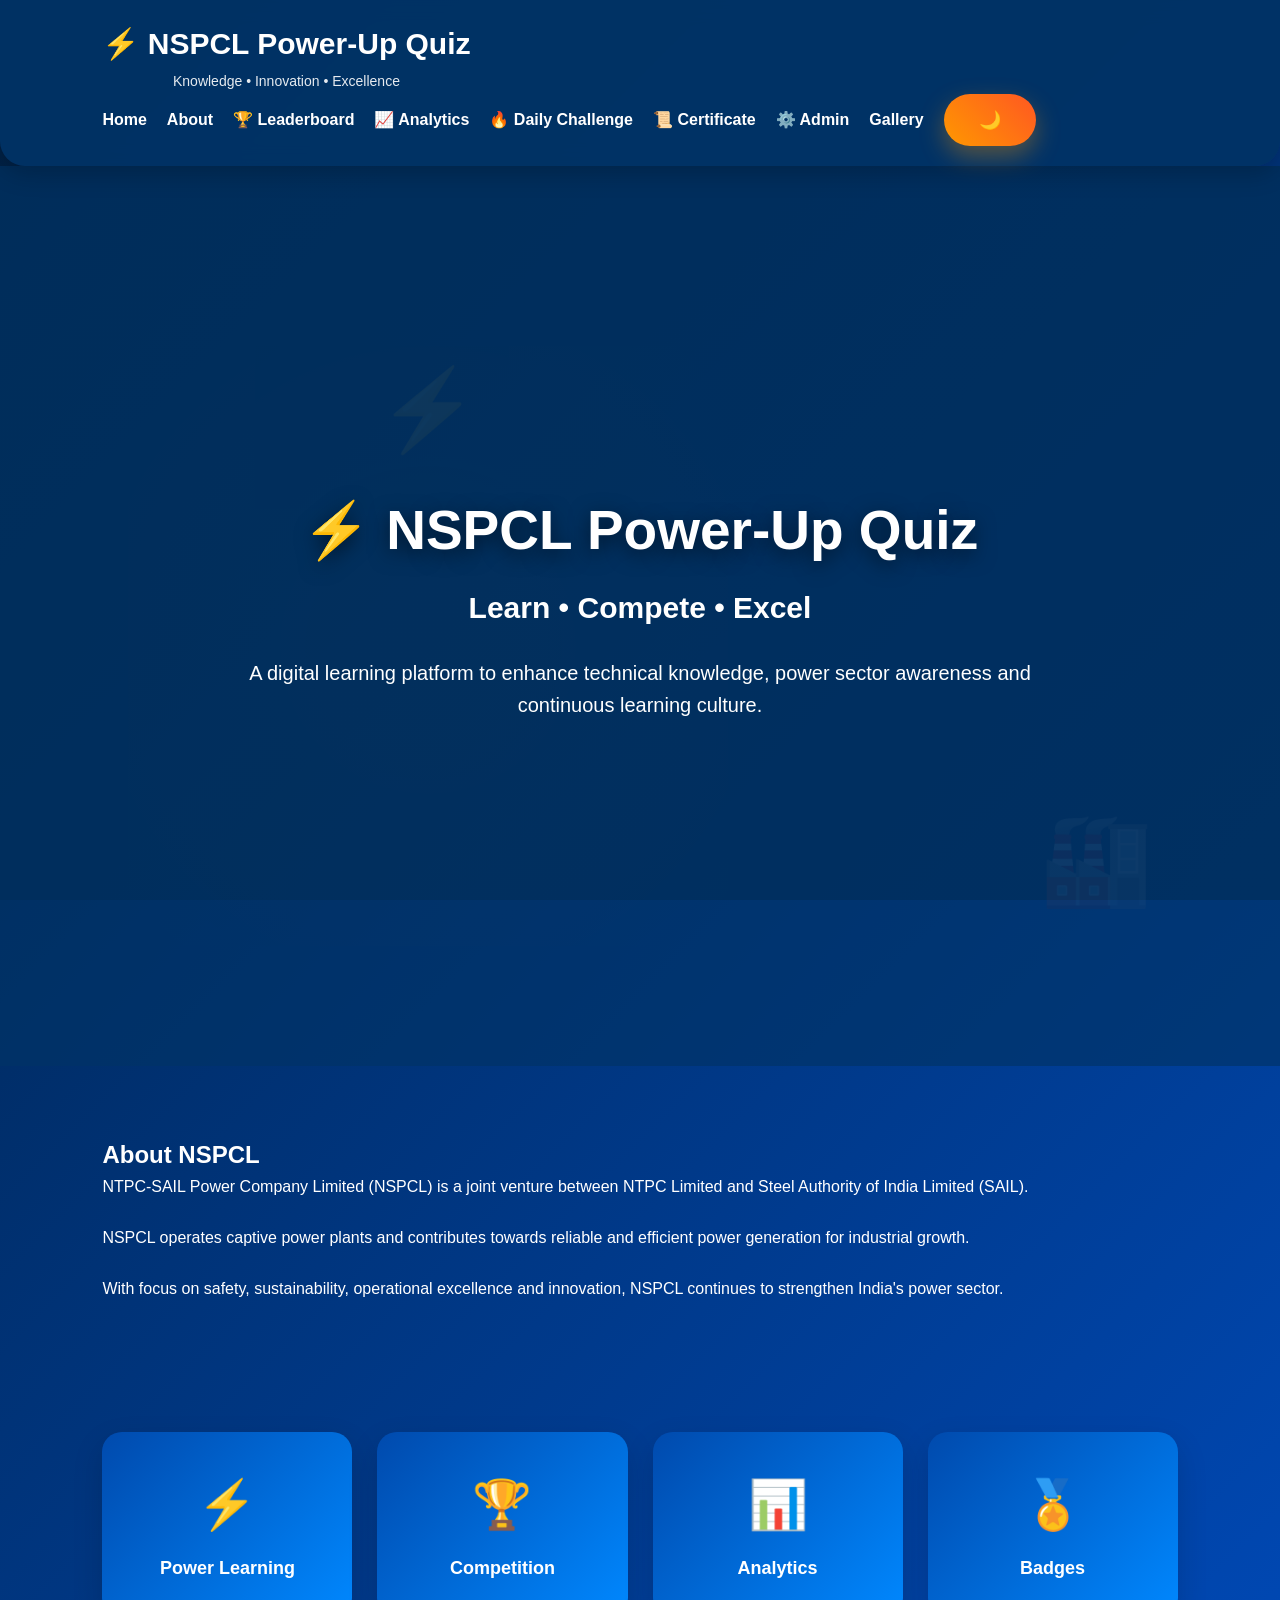
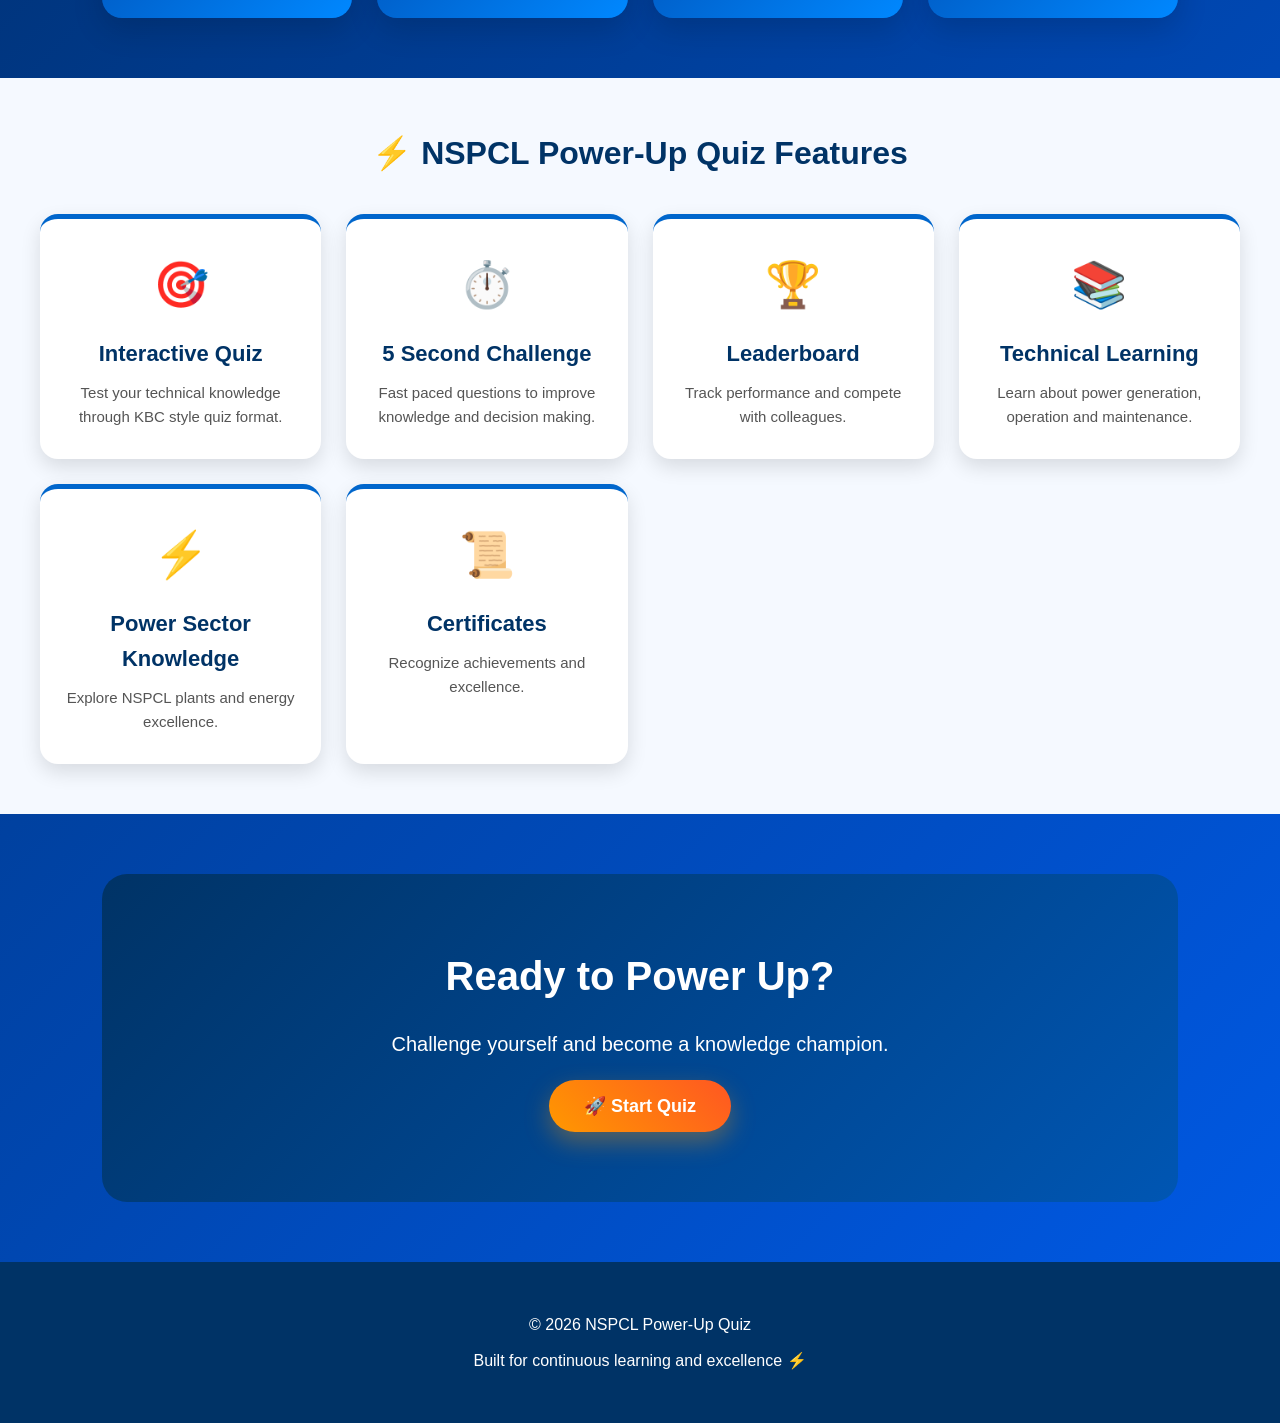
==== commit 6ba0ac61: "Update index.html" ====
--- a/index.html
+++ b/index.html
@@ -63,52 +63,32 @@
 
 <!-- ================= HERO VIDEO SECTION ================= -->
 
-
 <section class="hero">
 
-
-<video autoplay muted loop class="hero-video">
-
+<video autoplay muted loop playsinline class="hero-video">
 
 <source src="powerplant.mp4" type="video/mp4">
 
-
 </video>
 
 
-
 <div class="hero-overlay"></div>
 
 
-
 <div class="hero-content">
 
-
-<h1>
-⚡ NSPCL Power-Up Quiz
-</h1>
-
-
-<h2>
-Learn • Compete • Excel
-</h2>
-
-
-<p>
-
+<h1>⚡ NSPCL Power-Up Quiz</h1>
+
+<h2>Learn • Compete • Excel</h2>
+
+<p>
 A digital learning platform to enhance technical knowledge,
 power sector awareness and continuous learning culture.
-
-</p>
-
-
-</div>
-
-
-</section>
-
-
-
+</p>
+
+</div>
+
+</section>
 
 
 
@@ -147,10 +127,6 @@
 
 
 </section>
-
-
-
-
 
 
 <!-- ================= DASHBOARD STATS ================= -->
--- a/style.css
+++ b/style.css
@@ -3631,3 +3631,88 @@
 font-size:40px;
 
 }
+/* HERO VIDEO BACKGROUND */
+
+.hero{
+
+height:650px;
+position:relative;
+overflow:hidden;
+display:flex;
+justify-content:center;
+align-items:center;
+color:white;
+
+}
+
+
+.hero-video{
+
+position:absolute;
+top:0;
+left:0;
+
+width:100%;
+height:100%;
+
+object-fit:cover;
+
+z-index:0;
+
+}
+
+
+
+.hero-overlay{
+
+position:absolute;
+top:0;
+left:0;
+
+width:100%;
+height:100%;
+
+background:rgba(0,51,102,0.65);
+
+z-index:1;
+
+}
+
+
+
+.hero-content{
+
+position:relative;
+z-index:2;
+
+text-align:center;
+
+padding:20px;
+
+}
+
+
+
+.hero-content h1{
+
+font-size:55px;
+
+}
+
+
+
+.hero-content h2{
+
+font-size:30px;
+
+}
+
+
+
+.hero-content p{
+
+font-size:20px;
+
+max-width:800px;
+
+}
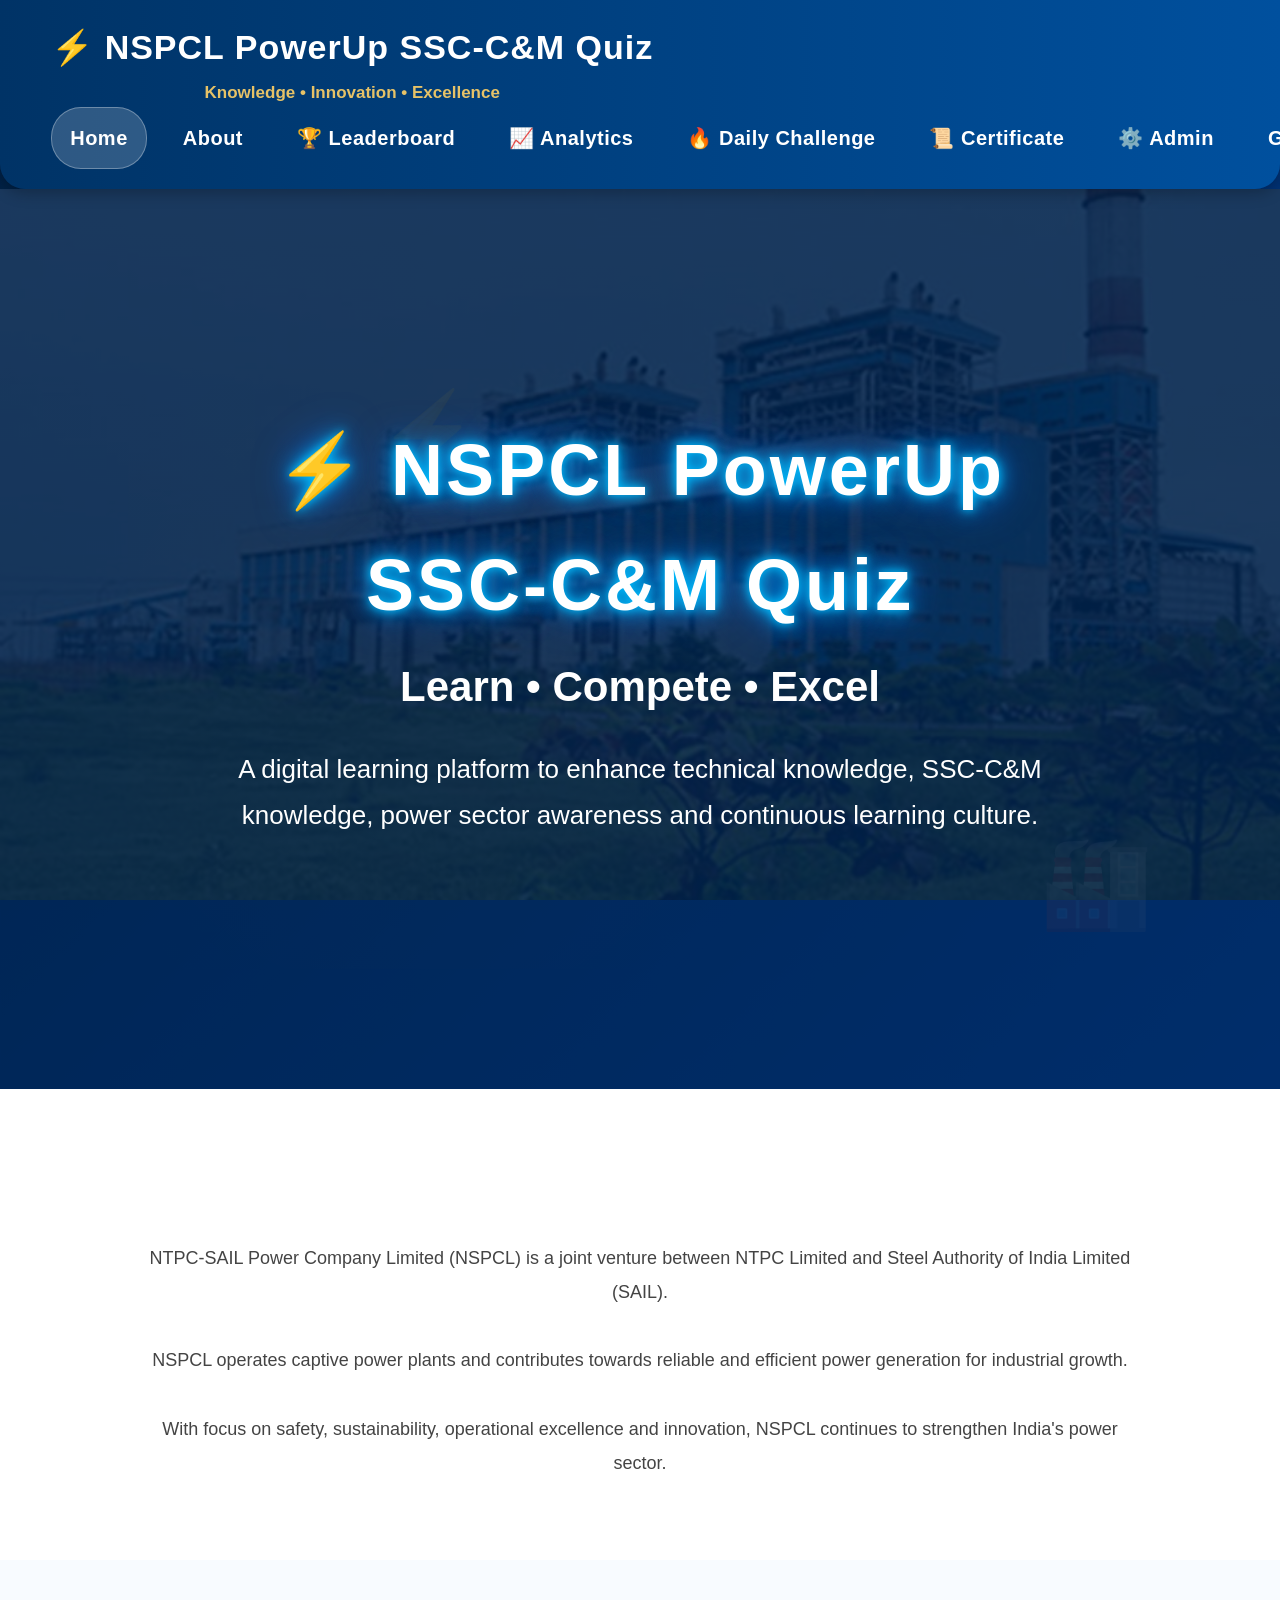
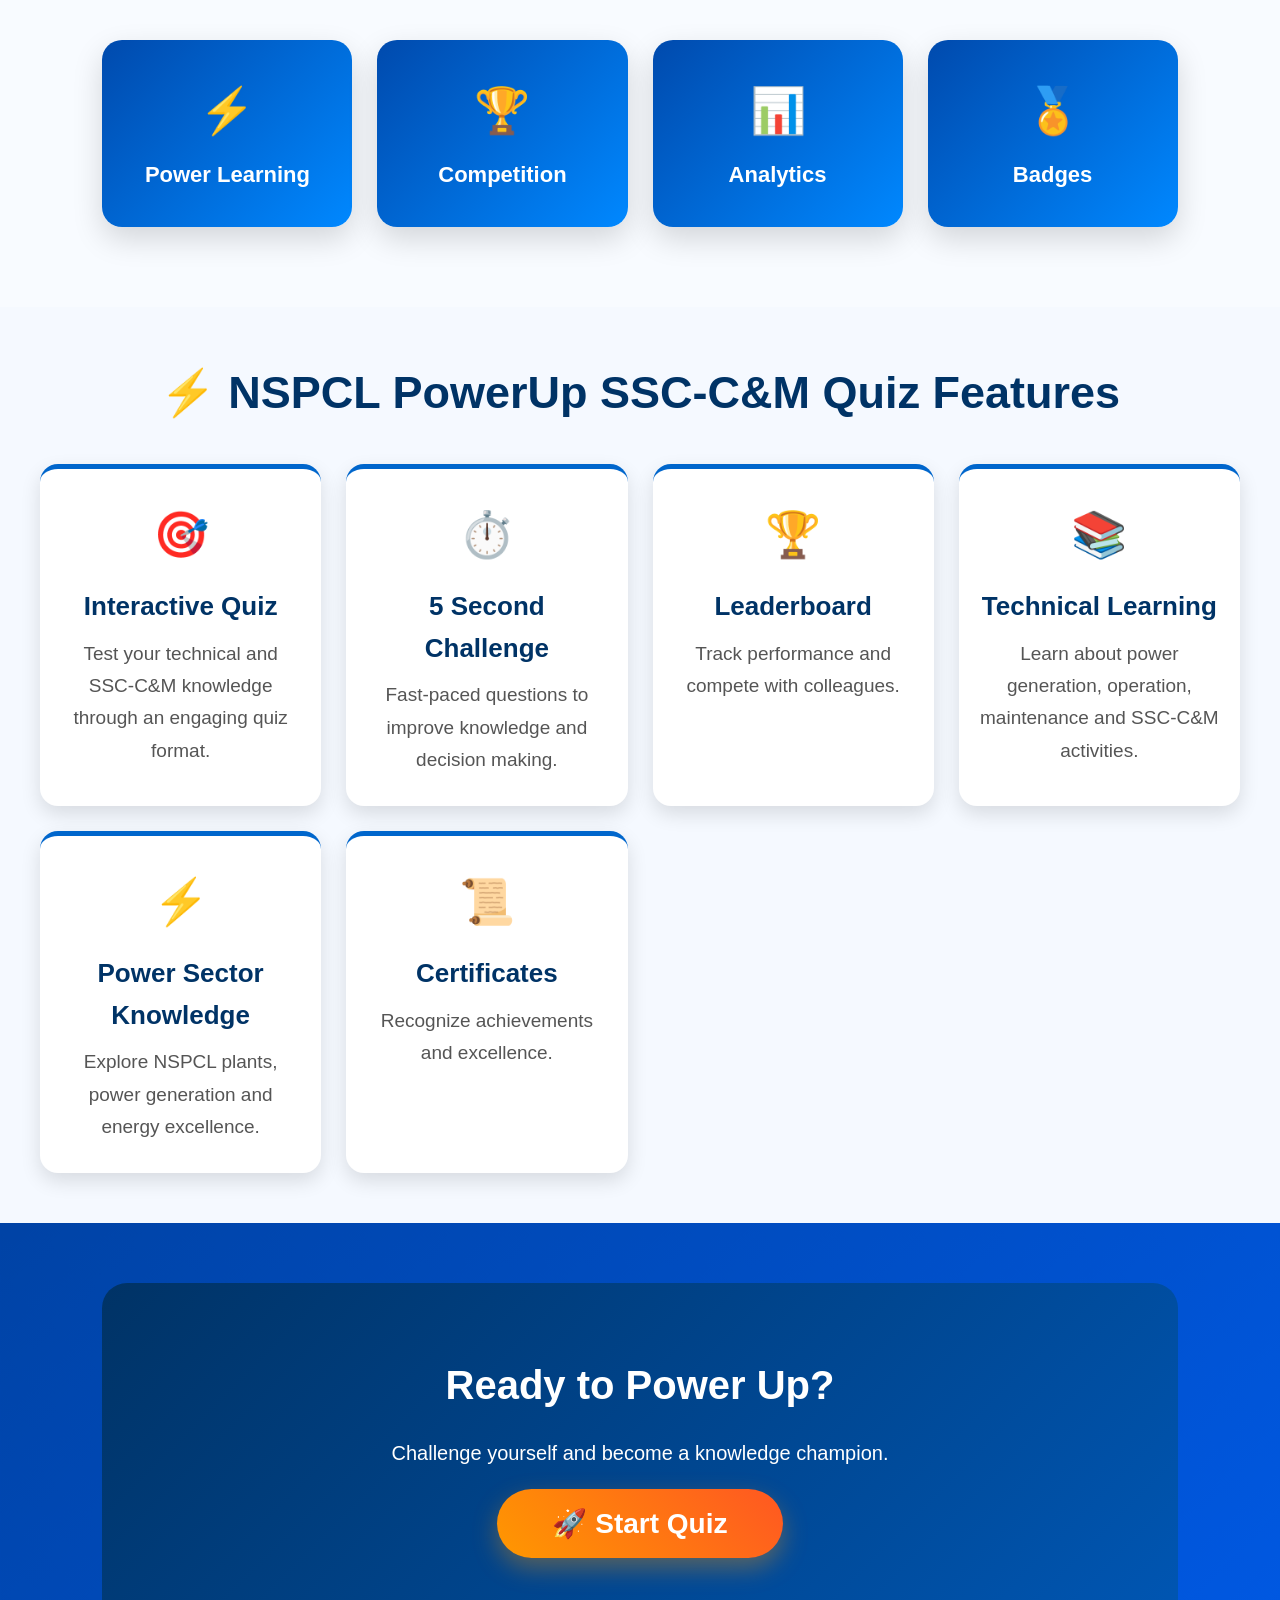
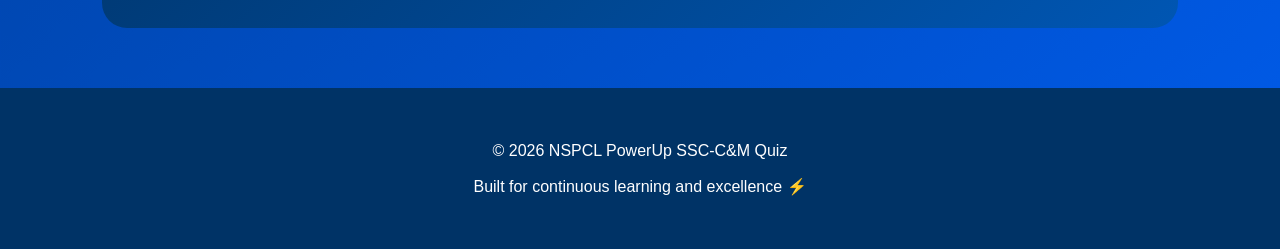
==== commit a309e340: "Update index.html" ====
--- a/index.html
+++ b/index.html
@@ -6,7 +6,7 @@
 <meta charset="UTF-8">
 <meta name="viewport" content="width=device-width, initial-scale=1.0">
 
-<title>NSPCL Power-Up Quiz</title>
+<title>NSPCL PowerUp SSC-C&M Quiz</title>
 
 <link rel="stylesheet" href="style.css">
 
@@ -20,17 +20,15 @@
 
 <header class="header">
 
-
 <div class="logo">
 
-<h2>⚡ NSPCL Power-Up Quiz</h2>
+<h2>⚡ NSPCL PowerUp SSC-C&M Quiz</h2>
 
 <span>Knowledge • Innovation • Excellence</span>
 
 </div>
 
 
-
 <nav>
 
 <a href="index.html">Home</a>
@@ -51,16 +49,11 @@
 
 <button id="themeToggle">🌙</button>
 
-
 </nav>
 
-
 </header>
 
 
-
-
-
 <!-- ================= HERO VIDEO SECTION ================= -->
 
 <section class="hero">
@@ -77,64 +70,50 @@
 
 <div class="hero-content">
 
-<h1>⚡ NSPCL Power-Up Quiz</h1>
+<h1>⚡ NSPCL PowerUp SSC-C&M Quiz</h1>
 
 <h2>Learn • Compete • Excel</h2>
 
 <p>
 A digital learning platform to enhance technical knowledge,
-power sector awareness and continuous learning culture.
-</p>
-
-</div>
-
-</section>
-
-
+SSC-C&M knowledge, power sector awareness and continuous learning culture.
+</p>
+
+</div>
+
+</section>
 
 
 <!-- ================= ABOUT NSPCL ================= -->
 
-
 <section class="about-section">
 
-
 <h2>About NSPCL</h2>
 
-
-<p>
-
+<p>
 
 NTPC-SAIL Power Company Limited (NSPCL) is a joint venture
 between NTPC Limited and Steel Authority of India Limited (SAIL).
 
-
 <br><br>
-
 
 NSPCL operates captive power plants and contributes towards
 reliable and efficient power generation for industrial growth.
 
-
 <br><br>
-
 
 With focus on safety, sustainability, operational excellence
 and innovation, NSPCL continues to strengthen India's power sector.
 
-
-</p>
-
+</p>
 
 </section>
 
 
 <!-- ================= DASHBOARD STATS ================= -->
 
-
 <section class="stats">
 
-
 <div class="stat-card">
 
 <h2>⚡</h2>
@@ -144,7 +123,6 @@
 </div>
 
 
-
 <div class="stat-card">
 
 <h2>🏆</h2>
@@ -154,7 +132,6 @@
 </div>
 
 
-
 <div class="stat-card">
 
 <h2>📊</h2>
@@ -162,7 +139,6 @@
 <p>Analytics</p>
 
 </div>
-
 
 
 <div class="stat-card">
@@ -175,31 +151,21 @@
 
 </div>
 
-
-</section>
-
-
-
-
-
+</section>
 
 
 <!-- ================= FEATURES ================= -->
 
-
 <section class="features">
 
-
 <h2>
-⚡ NSPCL Power-Up Quiz Features
+⚡ NSPCL PowerUp SSC-C&M Quiz Features
 </h2>
 
 
-
 <div class="feature-container">
 
 
-
 <div class="feature-card">
 
 <div class="icon">
@@ -211,12 +177,10 @@
 </h3>
 
 <p>
-Test your technical knowledge through KBC style quiz format.
-</p>
-
-</div>
-
-
+Test your technical and SSC-C&M knowledge through an engaging quiz format.
+</p>
+
+</div>
 
 
 <div class="feature-card">
@@ -230,13 +194,10 @@
 </h3>
 
 <p>
-Fast paced questions to improve knowledge and decision making.
-</p>
-
-</div>
-
-
-
+Fast-paced questions to improve knowledge and decision making.
+</p>
+
+</div>
 
 
 <div class="feature-card">
@@ -256,9 +217,6 @@
 </div>
 
 
-
-
-
 <div class="feature-card">
 
 <div class="icon">
@@ -270,13 +228,10 @@
 </h3>
 
 <p>
-Learn about power generation, operation and maintenance.
-</p>
-
-</div>
-
-
-
+Learn about power generation, operation, maintenance and SSC-C&M activities.
+</p>
+
+</div>
 
 
 <div class="feature-card">
@@ -290,13 +245,10 @@
 </h3>
 
 <p>
-Explore NSPCL plants and energy excellence.
-</p>
-
-</div>
-
-
-
+Explore NSPCL plants, power generation and energy excellence.
+</p>
+
+</div>
 
 
 <div class="feature-card">
@@ -318,73 +270,48 @@
 
 </div>
 
-
-</section>
-
-
-
-
-
+</section>
 
 
 <!-- ================= FINAL START QUIZ ================= -->
 
-
 <section class="cta">
-
 
 <h2>
 Ready to Power Up?
 </h2>
 
-
 <p>
 Challenge yourself and become a knowledge champion.
 </p>
 
 
-
 <button onclick="location.href='login.html'">
 
 🚀 Start Quiz
 
 </button>
 
-
-</section>
-
-
-
-
-
+</section>
 
 
 <!-- ================= FOOTER ================= -->
 
-
 <footer>
 
-
-<p>
-© 2026 NSPCL Power-Up Quiz
-</p>
-
+<p>
+© 2026 NSPCL PowerUp SSC-C&M Quiz
+</p>
 
 <p>
 Built for continuous learning and excellence ⚡
 </p>
 
-
 </footer>
 
 
-
-
-
-
 <!-- ================= SCRIPTS ================= -->
 
-
 <script src="js/script.js"></script>
 
 <script src="js/theme.js"></script>
--- a/style.css
+++ b/style.css
@@ -3716,3 +3716,4899 @@
 max-width:800px;
 
 }
+.hero{
+
+height:650px;
+position:relative;
+overflow:hidden;
+display:flex;
+align-items:center;
+justify-content:center;
+color:white;
+
+}
+
+
+.hero-video{
+
+position:absolute;
+top:0;
+left:0;
+
+width:100%;
+height:100%;
+
+object-fit:cover;
+
+z-index:0;
+
+}
+
+
+
+.hero-overlay{
+
+position:absolute;
+
+top:0;
+left:0;
+
+width:100%;
+height:100%;
+
+background:rgba(0,40,80,0.65);
+
+z-index:1;
+
+}
+
+
+
+.hero-content{
+
+position:relative;
+
+z-index:2;
+
+text-align:center;
+
+}
+
+
+.hero-content h1{
+
+font-size:55px;
+
+}
+
+
+.hero-content h2{
+
+font-size:30px;
+
+}
+
+
+.hero-content p{
+
+font-size:20px;
+
+}
+/* ================= HERO ANIMATIONS ================= */
+
+
+.hero-content h1{
+
+animation: slideDown 1.5s ease;
+}
+
+
+.hero-content h2{
+
+animation: fadeIn 2s ease;
+}
+
+
+
+.hero-content p{
+
+animation: fadeUp 2.5s ease;
+
+}
+
+
+
+
+@keyframes slideDown{
+
+from{
+
+opacity:0;
+transform:translateY(-60px);
+
+}
+
+to{
+
+opacity:1;
+transform:translateY(0);
+
+}
+
+}
+
+
+
+
+@keyframes fadeIn{
+
+from{
+
+opacity:0;
+
+}
+
+to{
+
+opacity:1;
+
+}
+
+}
+
+
+
+
+@keyframes fadeUp{
+
+from{
+
+opacity:0;
+transform:translateY(50px);
+
+}
+
+to{
+
+opacity:1;
+transform:translateY(0);
+
+}
+
+}
+
+
+
+
+
+/* ================= GLOWING POWER TITLE ================= */
+
+
+.hero-content h1{
+
+text-shadow:
+
+0 0 10px #00bfff,
+0 0 20px #00bfff,
+0 0 40px #0066ff;
+
+animation:pulseGlow 3s infinite;
+
+}
+
+
+
+@keyframes pulseGlow{
+
+0%{
+
+text-shadow:
+0 0 10px #00bfff;
+
+}
+
+
+50%{
+
+text-shadow:
+0 0 30px #00ffff,
+0 0 60px #0066ff;
+
+}
+
+
+100%{
+
+text-shadow:
+0 0 10px #00bfff;
+
+}
+
+}
+
+
+
+
+
+
+/* ================= START QUIZ BUTTON ANIMATION ================= */
+
+
+.cta button,
+.quiz-btn{
+
+
+animation:floatButton 2s infinite;
+
+}
+
+
+
+@keyframes floatButton{
+
+
+0%,100%{
+
+transform:translateY(0);
+
+}
+
+
+50%{
+
+transform:translateY(-8px);
+
+}
+
+
+}
+
+
+
+
+
+/* ================= FEATURE CARD ANIMATION ================= */
+
+
+.feature-card{
+
+
+transition:0.4s;
+
+animation:cardAppear 1s ease;
+
+}
+
+
+
+.feature-card:hover{
+
+
+transform:translateY(-15px) scale(1.03);
+
+box-shadow:
+
+0 15px 35px rgba(0,102,255,0.3);
+
+}
+
+
+
+
+@keyframes cardAppear{
+
+
+from{
+
+opacity:0;
+
+transform:translateY(40px);
+
+}
+
+
+to{
+
+opacity:1;
+
+transform:translateY(0);
+
+}
+
+}
+
+
+
+
+
+/* ================= STAT CARD EFFECT ================= */
+
+
+.stat-card{
+
+
+transition:0.3s;
+
+}
+
+
+
+.stat-card:hover{
+
+
+transform:scale(1.1);
+
+background:#003366;
+
+color:white;
+
+}
+
+
+
+
+
+/* ================= ENERGY MOVING OVERLAY ================= */
+
+
+.hero-overlay{
+
+
+background:
+
+linear-gradient(
+120deg,
+rgba(0,51,102,.75),
+rgba(0,153,255,.45),
+rgba(0,51,102,.75)
+);
+
+
+background-size:300% 300%;
+
+animation:energyMove 8s infinite;
+
+}
+
+
+
+@keyframes energyMove{
+
+
+0%{
+
+background-position:0% 50%;
+
+}
+
+
+50%{
+
+background-position:100% 50%;
+
+}
+
+
+100%{
+
+background-position:0% 50%;
+
+}
+
+}
+/* ================= LARGE HOMEPAGE FONT ================= */
+
+
+/* Main Hero Title */
+
+.hero-content h1{
+
+font-size:72px;
+font-weight:900;
+letter-spacing:3px;
+
+}
+
+
+
+/* Hero Subtitle */
+
+.hero-content h2{
+
+font-size:42px;
+font-weight:700;
+
+}
+
+
+
+/* Hero Description */
+
+.hero-content p{
+
+font-size:26px;
+line-height:1.8;
+max-width:1000px;
+
+}
+
+
+
+/* Header Logo */
+
+.logo h2{
+
+font-size:34px;
+
+}
+
+
+.logo span{
+
+font-size:17px;
+
+}
+
+
+
+/* Navigation Tabs */
+
+.header nav a{
+
+font-size:18px;
+font-weight:700;
+
+}
+
+
+
+/* About NSPCL Heading */
+
+.about-section h2{
+
+font-size:45px;
+
+}
+
+
+
+/* About Text */
+
+.about-section p{
+
+font-size:22px;
+line-height:1.9;
+max-width:1100px;
+
+}
+
+
+
+/* Feature Section Heading */
+
+.features h2{
+
+font-size:45px;
+
+}
+
+
+
+/* Feature Card Heading */
+
+.feature-card h3{
+
+font-size:26px;
+
+}
+
+
+
+/* Feature Card Description */
+
+.feature-card p{
+
+font-size:19px;
+line-height:1.7;
+
+}
+
+
+
+/* Statistics */
+
+.stat-card h2{
+
+font-size:45px;
+
+}
+
+
+.stat-card p{
+
+font-size:22px;
+font-weight:700;
+
+}
+
+
+
+/* Start Quiz Button */
+
+.cta button{
+
+font-size:28px;
+
+padding:18px 55px;
+
+}
+/* ================= IMPROVED HEADER DESIGN ================= */
+
+
+.header{
+
+display:flex;
+align-items:center;
+justify-content:space-between;
+
+padding:18px 5%;
+
+background:linear-gradient(
+90deg,
+#003366,
+#00509e
+);
+
+box-shadow:0 4px 15px rgba(0,0,0,0.25);
+
+}
+
+
+/* LOGO AREA */
+
+
+.logo{
+
+display:flex;
+flex-direction:column;
+
+}
+
+
+.logo h2{
+
+font-size:32px;
+
+color:white;
+
+margin:0;
+
+font-weight:800;
+
+letter-spacing:1px;
+
+}
+
+
+.logo span{
+
+font-size:16px;
+
+color:#ffd166;
+
+margin-top:5px;
+
+font-weight:600;
+
+}
+
+
+
+
+/* NAVIGATION */
+
+
+.header nav{
+
+display:flex;
+
+align-items:center;
+
+gap:12px;
+
+}
+
+
+
+.header nav a{
+
+
+font-size:18px;
+
+font-weight:700;
+
+color:white;
+
+text-decoration:none;
+
+padding:12px 16px;
+
+border-radius:25px;
+
+transition:all 0.3s ease;
+
+
+}
+
+
+
+
+/* HOVER EFFECT */
+
+
+.header nav a:hover{
+
+
+background:#ff9800;
+
+color:white;
+
+transform:translateY(-3px);
+
+box-shadow:0 5px 15px rgba(0,0,0,0.25);
+
+}
+
+
+
+
+
+/* ACTIVE HOME TAB */
+
+
+.header nav a:first-child{
+
+
+background:rgba(255,255,255,0.15);
+
+border:1px solid rgba(255,255,255,0.3);
+
+}
+
+
+
+
+/* THEME BUTTON */
+
+
+#themeToggle{
+
+
+font-size:22px;
+
+border:none;
+
+background:white;
+
+width:45px;
+
+height:45px;
+
+border-radius:50%;
+
+cursor:pointer;
+
+transition:.3s;
+
+}
+
+
+
+#themeToggle:hover{
+
+
+transform:rotate(20deg) scale(1.1);
+
+}
+
+
+
+
+/* MOBILE RESPONSIVE */
+
+
+@media(max-width:1100px){
+
+
+.header{
+
+flex-direction:column;
+
+gap:20px;
+
+}
+
+
+.header nav{
+
+flex-wrap:wrap;
+
+justify-content:center;
+
+}
+
+
+}
+/* ================= TOP HEADER MENU IMPROVEMENT ================= */
+
+
+.header nav{
+
+display:flex;
+align-items:center;
+justify-content:center;
+gap:18px;
+
+}
+
+
+/* Menu Tabs */
+
+.header nav a{
+
+font-size:20px;
+font-weight:800;
+
+padding:14px 18px;
+
+color:white;
+
+border-radius:30px;
+
+letter-spacing:0.5px;
+
+transition:all 0.3s ease;
+
+white-space:nowrap;
+
+}
+
+
+
+/* Hover Animation */
+
+.header nav a:hover{
+
+background:#ff9800;
+
+color:white;
+
+transform:translateY(-4px);
+
+box-shadow:0 8px 20px rgba(0,0,0,0.25);
+
+}
+
+
+
+/* Active Home Tab */
+
+.header nav a:first-child{
+
+background:rgba(255,255,255,0.18);
+
+}
+
+
+
+/* Theme Button Alignment */
+
+#themeToggle{
+
+margin-left:10px;
+
+width:48px;
+
+height:48px;
+
+font-size:24px;
+
+}
+
+
+
+/* Header spacing */
+
+.header{
+
+padding:20px 4%;
+
+}
+
+
+
+/* Logo size adjustment */
+
+.logo h2{
+
+font-size:34px;
+
+}
+
+
+
+.logo span{
+
+font-size:17px;
+
+}
+/* ================= ABOUT PAGE VIDEO ================= */
+
+.about-video{
+
+padding:60px 5%;
+
+text-align:center;
+
+background:#f4f9ff;
+
+}
+
+
+.about-video video{
+
+width:90%;
+
+max-width:1100px;
+
+border-radius:20px;
+
+box-shadow:0 10px 30px rgba(0,0,0,.25);
+
+}
+
+
+
+/* ================= ABOUT IMAGE TILES ================= */
+
+
+.quiz-gallery{
+
+padding:70px 5%;
+
+text-align:center;
+
+}
+
+
+
+.section-text{
+
+font-size:20px;
+
+max-width:900px;
+
+margin:20px auto 40px;
+
+color:#555;
+
+}
+
+
+
+.tile-container{
+
+display:grid;
+
+grid-template-columns:repeat(4,1fr);
+
+gap:25px;
+
+}
+
+
+
+.quiz-tile{
+
+background:white;
+
+border-radius:20px;
+
+overflow:hidden;
+
+box-shadow:0 8px 25px rgba(0,0,0,.15);
+
+transition:.4s;
+
+}
+
+
+.quiz-tile img{
+
+width:100%;
+
+height:220px;
+
+object-fit:cover;
+
+}
+
+
+.quiz-tile:hover{
+
+transform:translateY(-10px);
+
+}
+
+
+
+.tile-content{
+
+padding:20px;
+
+}
+
+
+.tile-content h3{
+
+color:#003366;
+
+font-size:24px;
+
+}
+
+
+.tile-content p{
+
+font-size:17px;
+
+line-height:1.6;
+
+}
+
+
+
+@media(max-width:1000px){
+
+.tile-container{
+
+grid-template-columns:repeat(2,1fr);
+
+}
+
+}
+
+
+@media(max-width:600px){
+
+.tile-container{
+
+grid-template-columns:1fr;
+
+}
+
+}
+/* ==========================================
+   ABOUT PAGE - PLATFORM STATS
+========================================== */
+
+.stats{
+    padding:80px 8%;
+    background:linear-gradient(135deg,#f5f9ff,#ffffff);
+    text-align:center;
+}
+
+.stats .section-title{
+    font-size:2.2rem;
+    color:#0d47a1;
+    margin-bottom:15px;
+}
+
+.stats-container{
+    display:grid;
+    grid-template-columns:repeat(auto-fit,minmax(220px,1fr));
+    gap:30px;
+    margin-top:50px;
+}
+
+.stat-box{
+    background:#ffffff;
+    border-radius:18px;
+    padding:35px 20px;
+    box-shadow:0 10px 25px rgba(0,0,0,0.10);
+    transition:all .35s ease;
+    border-top:5px solid #0077cc;
+}
+
+.stat-box:hover{
+    transform:translateY(-10px);
+    box-shadow:0 18px 35px rgba(0,0,0,0.18);
+}
+
+.stat-box h2{
+    font-size:48px;
+    color:#0077cc;
+    margin-bottom:10px;
+    font-weight:700;
+}
+
+.stat-box p{
+    font-size:18px;
+    color:#555;
+    font-weight:500;
+    line-height:1.5;
+}
+
+/* ==========================================
+   RESPONSIVE
+========================================== */
+
+@media(max-width:768px){
+
+.stats{
+    padding:60px 5%;
+}
+
+.stats .section-title{
+    font-size:1.8rem;
+}
+
+.stat-box{
+    padding:30px 15px;
+}
+
+.stat-box h2{
+    font-size:38px;
+}
+
+.stat-box p{
+    font-size:16px;
+}
+
+}
+/*==================================================
+ABOUT PAGE HERO WITH FLOATING IMAGES
+==================================================*/
+
+.about-hero{
+    position:relative;
+    height:100vh;
+    overflow:hidden;
+    display:flex;
+    justify-content:center;
+    align-items:center;
+    background:linear-gradient(135deg,#002b5b,#00509d);
+}
+
+/* Dark overlay */
+
+.about-hero::before{
+    content:"";
+    position:absolute;
+    top:0;
+    left:0;
+    width:100%;
+    height:100%;
+    background:rgba(0,0,0,.45);
+    z-index:1;
+}
+
+/* Hero text */
+
+.about-hero .hero-content{
+    position:relative;
+    z-index:5;
+    text-align:center;
+    color:#fff;
+    max-width:850px;
+    padding:20px;
+}
+
+.about-hero .hero-content h1{
+    font-size:60px;
+    margin-bottom:20px;
+    text-shadow:0 4px 20px rgba(0,0,0,.6);
+}
+
+.about-hero .hero-content p{
+    font-size:22px;
+    line-height:1.7;
+    margin-bottom:35px;
+}
+
+.about-hero .btn{
+    display:inline-block;
+    padding:14px 35px;
+    background:#ffb400;
+    color:#fff;
+    border-radius:40px;
+    text-decoration:none;
+    font-weight:bold;
+    transition:.3s;
+}
+
+.about-hero .btn:hover{
+    background:#ff9800;
+    transform:translateY(-3px);
+}
+
+/* Floating Images */
+
+.floating-images{
+    position:absolute;
+    width:100%;
+    height:100%;
+    top:0;
+    left:0;
+    overflow:hidden;
+    z-index:0;
+}
+
+.float-img{
+    position:absolute;
+    width:220px;
+    height:150px;
+    object-fit:cover;
+    border-radius:18px;
+    box-shadow:0 15px 40px rgba(0,0,0,.4);
+    opacity:.35;
+}
+
+/* Image Positions */
+
+.img1{
+    top:12%;
+    left:6%;
+    animation:float1 10s ease-in-out infinite;
+}
+
+.img2{
+    top:12%;
+    right:8%;
+    animation:float2 11s ease-in-out infinite;
+}
+
+.img3{
+    bottom:10%;
+    left:10%;
+    animation:float3 12s ease-in-out infinite;
+}
+
+.img4{
+    bottom:12%;
+    right:8%;
+    animation:float4 13s ease-in-out infinite;
+}
+
+/* Animations */
+
+@keyframes float1{
+    0%{transform:translateY(0) rotate(-5deg);}
+    50%{transform:translateY(-30px) rotate(5deg);}
+    100%{transform:translateY(0) rotate(-5deg);}
+}
+
+@keyframes float2{
+    0%{transform:translateY(0) rotate(4deg);}
+    50%{transform:translateY(25px) rotate(-4deg);}
+    100%{transform:translateY(0) rotate(4deg);}
+}
+
+@keyframes float3{
+    0%{transform:translateY(0) rotate(-4deg);}
+    50%{transform:translateY(-25px) rotate(4deg);}
+    100%{transform:translateY(0) rotate(-4deg);}
+}
+
+@keyframes float4{
+    0%{transform:translateY(0) rotate(5deg);}
+    50%{transform:translateY(30px) rotate(-5deg);}
+    100%{transform:translateY(0) rotate(5deg);}
+}
+
+/* Mobile */
+
+@media(max-width:768px){
+
+.about-hero{
+    height:80vh;
+}
+
+.about-hero .hero-content h1{
+    font-size:38px;
+}
+
+.about-hero .hero-content p{
+    font-size:18px;
+}
+
+.float-img{
+    width:120px;
+    height:85px;
+    opacity:.25;
+}
+
+}
+.hero-slider{
+    position:relative;
+    height:100vh;
+    overflow:hidden;
+}
+
+.slides{
+    position:absolute;
+    width:100%;
+    height:100%;
+}
+
+.slide{
+    position:absolute;
+    width:100%;
+    height:100%;
+    object-fit:cover;
+    opacity:0;
+    animation:fade 20s infinite;
+}
+
+.slide:nth-child(1){
+    animation-delay:0s;
+}
+
+.slide:nth-child(2){
+    animation-delay:5s;
+}
+
+.slide:nth-child(3){
+    animation-delay:10s;
+}
+
+.slide:nth-child(4){
+    animation-delay:15s;
+}
+
+@keyframes fade{
+
+0%{
+opacity:0;
+}
+
+5%{
+opacity:1;
+}
+
+25%{
+opacity:1;
+}
+
+30%{
+opacity:0;
+}
+
+100%{
+opacity:0;
+}
+
+}
+
+.hero-slider::before{
+    content:"";
+    position:absolute;
+    inset:0;
+    background:rgba(0,35,80,.60);
+    z-index:1;
+}
+
+.hero-content{
+    position:relative;
+    z-index:2;
+    height:100%;
+    display:flex;
+    flex-direction:column;
+    justify-content:center;
+    align-items:center;
+    text-align:center;
+    color:#fff;
+}
+/*==================================================
+ABOUT HERO
+==================================================*/
+
+.about-hero{
+    position:relative;
+    height:90vh;
+    background:url("images/about-banner.jpg") center center/cover no-repeat;
+    display:flex;
+    justify-content:center;
+    align-items:center;
+    overflow:hidden;
+}
+
+.hero-overlay{
+    position:absolute;
+    inset:0;
+    background:rgba(0,35,80,.60);
+}
+
+.about-hero .hero-content{
+    position:relative;
+    z-index:2;
+    text-align:center;
+    color:#fff;
+    max-width:900px;
+    padding:20px;
+}
+
+.about-hero .hero-content h1{
+    font-size:60px;
+    margin-bottom:20px;
+    font-weight:700;
+}
+
+.about-hero .hero-content p{
+    font-size:22px;
+    line-height:1.8;
+    margin-bottom:35px;
+}
+
+.about-hero .btn{
+    display:inline-block;
+    padding:15px 38px;
+    background:#ffb400;
+    color:#fff;
+    text-decoration:none;
+    border-radius:40px;
+    font-weight:700;
+    transition:.3s;
+}
+
+.about-hero .btn:hover{
+    background:#ff9800;
+    transform:translateY(-4px);
+}
+
+/*==================================================
+MOVING IMAGE CAROUSEL
+==================================================*/
+
+.moving-gallery{
+    overflow:hidden;
+    background:#f5f7fa;
+    padding:35px 0;
+}
+
+.gallery-track{
+    display:flex;
+    width:max-content;
+    animation:scrollGallery 28s linear infinite;
+}
+
+.gallery-item{
+    margin:0 18px;
+    flex-shrink:0;
+}
+
+.gallery-item img{
+    width:340px;
+    height:220px;
+    object-fit:cover;
+    border-radius:18px;
+    box-shadow:0 12px 30px rgba(0,0,0,.18);
+    transition:.4s;
+}
+
+.gallery-item img:hover{
+    transform:scale(1.05);
+}
+
+@keyframes scrollGallery{
+
+0%{
+transform:translateX(0);
+}
+
+100%{
+transform:translateX(-50%);
+}
+
+}
+
+/*==================================================
+STATISTICS
+==================================================*/
+
+.stats{
+    padding:80px 8%;
+    background:#f8fbff;
+    text-align:center;
+}
+
+.stats-container{
+    display:grid;
+    grid-template-columns:repeat(auto-fit,minmax(220px,1fr));
+    gap:30px;
+    margin-top:40px;
+}
+
+.stat-box{
+    background:#fff;
+    border-radius:18px;
+    padding:35px;
+    box-shadow:0 12px 30px rgba(0,0,0,.08);
+    transition:.3s;
+}
+
+.stat-box:hover{
+    transform:translateY(-8px);
+}
+
+.stat-box h2{
+    font-size:48px;
+    color:#0056b3;
+    margin-bottom:12px;
+}
+
+.stat-box p{
+    color:#555;
+    font-size:18px;
+}
+
+/*==================================================
+ABOUT SECTION
+==================================================*/
+
+.about-section{
+    padding:80px 10%;
+    background:#fff;
+}
+
+.about-section p{
+    font-size:18px;
+    line-height:1.9;
+    text-align:center;
+    max-width:1000px;
+    margin:auto;
+    color:#444;
+}
+
+/*==================================================
+MOBILE
+==================================================*/
+
+@media(max-width:768px){
+
+.about-hero{
+    height:70vh;
+}
+
+.about-hero .hero-content h1{
+    font-size:36px;
+}
+
+.about-hero .hero-content p{
+    font-size:18px;
+}
+
+.gallery-item img{
+    width:250px;
+    height:160px;
+}
+
+.stat-box h2{
+    font-size:36px;
+}
+
+}
+/*==================================================
+ABOUT PAGE ONLY
+==================================================*/
+
+.about-page{
+    background:#f8fafc;
+    font-family:'Segoe UI',sans-serif;
+    color:#333;
+}
+
+/*================ HERO =================*/
+
+.about-page .about-hero{
+    position:relative;
+    height:90vh;
+    background:url("images/about-banner.jpg") center center/cover no-repeat;
+    display:flex;
+    justify-content:center;
+    align-items:center;
+    overflow:hidden;
+}
+
+.about-page .hero-overlay{
+    position:absolute;
+    inset:0;
+    background:linear-gradient(
+        rgba(0,40,90,.70),
+        rgba(0,20,50,.65)
+    );
+}
+
+.about-page .hero-content{
+    position:relative;
+    z-index:2;
+    text-align:center;
+    color:white;
+    max-width:900px;
+    padding:20px;
+}
+
+.about-page .hero-content h1{
+
+    font-size:70px;
+
+    font-weight:800;
+
+    letter-spacing:2px;
+
+    margin-bottom:20px;
+
+    text-shadow:0 10px 30px rgba(0,0,0,.4);
+
+    animation:heroTitle 1.2s ease;
+
+}
+
+.about-page .hero-content p{
+
+    font-size:28px;
+
+    line-height:1.8;
+
+    margin-bottom:35px;
+
+    animation:heroText 1.5s ease;
+
+}
+
+.about-page .btn{
+
+    display:inline-block;
+
+    background:linear-gradient(45deg,#ff9800,#ff5722);
+
+    color:white;
+
+    padding:18px 45px;
+
+    border-radius:50px;
+
+    text-decoration:none;
+
+    font-size:20px;
+
+    font-weight:bold;
+
+    transition:.4s;
+
+}
+
+.about-page .btn:hover{
+
+    transform:translateY(-5px);
+
+    box-shadow:0 20px 40px rgba(0,0,0,.3);
+
+}
+
+/*================ MOVING GALLERY =================*/
+
+.about-page .moving-gallery{
+
+    overflow:hidden;
+
+    background:white;
+
+    padding:40px 0;
+
+}
+
+.about-page .gallery-track{
+
+    display:flex;
+
+    width:max-content;
+
+    animation:galleryMove 28s linear infinite;
+
+}
+
+.about-page .gallery-item{
+
+    margin:0 18px;
+
+}
+
+.about-page .gallery-item img{
+
+    width:340px;
+
+    height:220px;
+
+    object-fit:cover;
+
+    border-radius:20px;
+
+    box-shadow:0 15px 35px rgba(0,0,0,.2);
+
+    transition:.4s;
+
+}
+
+.about-page .gallery-item img:hover{
+
+    transform:scale(1.08);
+
+}
+
+@keyframes galleryMove{
+
+0%{
+
+transform:translateX(0);
+
+}
+
+100%{
+
+transform:translateX(-50%);
+
+}
+
+}
+
+@keyframes heroTitle{
+
+from{
+
+opacity:0;
+
+transform:translateY(-80px);
+
+}
+
+to{
+
+opacity:1;
+
+transform:translateY(0);
+
+}
+
+}
+
+@keyframes heroText{
+
+from{
+
+opacity:0;
+
+transform:translateY(50px);
+
+}
+
+to{
+
+opacity:1;
+
+transform:translateY(0);
+
+}
+
+}
+/*==================================================
+ABOUT PAGE - CONTENT SECTIONS
+==================================================*/
+
+/* About Section */
+
+.about-page .about-section{
+
+    padding:90px 10%;
+
+    background:#ffffff;
+
+}
+
+.about-page .about-section p{
+
+    max-width:1100px;
+
+    margin:auto;
+
+    text-align:center;
+
+    font-size:20px;
+
+    line-height:2;
+
+    color:#555;
+
+}
+
+/* Section Titles */
+
+.about-page .section-title{
+
+    text-align:center;
+
+    font-size:48px;
+
+    font-weight:800;
+
+    color:#003366;
+
+    margin-bottom:50px;
+
+    position:relative;
+
+    letter-spacing:1px;
+
+}
+
+.about-page .section-title::after{
+
+    content:"";
+
+    display:block;
+
+    width:100px;
+
+    height:5px;
+
+    background:#ff9800;
+
+    margin:15px auto 0;
+
+    border-radius:20px;
+
+}
+
+/* Feature Container */
+
+.about-page .feature-container{
+
+    display:grid;
+
+    grid-template-columns:repeat(auto-fit,minmax(280px,1fr));
+
+    gap:35px;
+
+}
+
+/* Cards */
+
+.about-page .card{
+
+    background:#ffffff;
+
+    border-radius:20px;
+
+    padding:35px;
+
+    text-align:center;
+
+    box-shadow:0 12px 35px rgba(0,0,0,.08);
+
+    transition:.4s;
+
+    border-top:5px solid transparent;
+
+}
+
+.about-page .card:hover{
+
+    transform:translateY(-12px);
+
+    border-top:5px solid #ff9800;
+
+    box-shadow:0 20px 45px rgba(0,0,0,.18);
+
+}
+
+.about-page .card h3{
+
+    color:#0056b3;
+
+    font-size:28px;
+
+    margin-bottom:18px;
+
+}
+
+.about-page .card p{
+
+    font-size:18px;
+
+    color:#555;
+
+    line-height:1.8;
+
+}
+
+/* Statistics */
+
+.about-page .stats{
+
+    padding:90px 8%;
+
+    background:#f5f9ff;
+
+}
+
+.about-page .stats-container{
+
+    display:grid;
+
+    grid-template-columns:repeat(auto-fit,minmax(220px,1fr));
+
+    gap:30px;
+
+}
+
+.about-page .stat-box{
+
+    background:linear-gradient(135deg,#0056b3,#003366);
+
+    color:white;
+
+    padding:40px;
+
+    border-radius:22px;
+
+    text-align:center;
+
+    transition:.4s;
+
+    box-shadow:0 15px 35px rgba(0,0,0,.20);
+
+}
+
+.about-page .stat-box:hover{
+
+    transform:translateY(-10px) scale(1.04);
+
+}
+
+.about-page .stat-box h2{
+
+    font-size:52px;
+
+    margin-bottom:12px;
+
+    color:#ffffff;
+
+}
+
+.about-page .stat-box p{
+
+    font-size:18px;
+
+    color:#f2f2f2;
+
+}
+
+/* Quiz Gallery */
+
+.about-page .quiz-gallery{
+
+    padding:90px 8%;
+
+    background:#ffffff;
+
+}
+
+.about-page .tile-container{
+
+    display:grid;
+
+    grid-template-columns:repeat(auto-fit,minmax(300px,1fr));
+
+    gap:30px;
+
+}
+
+.about-page .quiz-tile{
+
+    overflow:hidden;
+
+    border-radius:20px;
+
+    background:#fff;
+
+    box-shadow:0 15px 35px rgba(0,0,0,.12);
+
+    transition:.4s;
+
+}
+
+.about-page .quiz-tile:hover{
+
+    transform:translateY(-10px);
+
+}
+
+.about-page .quiz-tile img{
+
+    width:100%;
+
+    height:230px;
+
+    object-fit:cover;
+
+    transition:.5s;
+
+}
+
+.about-page .quiz-tile:hover img{
+
+    transform:scale(1.08);
+
+}
+
+.about-page .tile-content{
+
+    padding:25px;
+
+}
+
+.about-page .tile-content h3{
+
+    font-size:24px;
+
+    color:#003366;
+
+    margin-bottom:15px;
+
+}
+
+.about-page .tile-content p{
+
+    font-size:17px;
+
+    color:#555;
+
+    line-height:1.8;
+
+}
+/*==================================================
+ABOUT PAGE - PART 3
+CTA • FOOTER • ANIMATIONS • RESPONSIVE
+==================================================*/
+
+/* ================= CTA ================= */
+
+.about-page .cta{
+
+    padding:100px 8%;
+
+    text-align:center;
+
+    background:linear-gradient(135deg,#003366,#0056b3);
+
+    color:#fff;
+
+}
+
+.about-page .cta h2{
+
+    font-size:52px;
+
+    font-weight:800;
+
+    margin-bottom:25px;
+
+    animation:fadeInUp 1s ease;
+
+}
+
+.about-page .cta p{
+
+    font-size:22px;
+
+    line-height:2;
+
+    max-width:900px;
+
+    margin:0 auto 40px;
+
+    color:#f3f3f3;
+
+}
+
+.about-page .cta .btn{
+
+    display:inline-block;
+
+    background:#ff9800;
+
+    color:#fff;
+
+    padding:18px 50px;
+
+    border-radius:50px;
+
+    font-size:20px;
+
+    font-weight:700;
+
+    text-decoration:none;
+
+    transition:.4s;
+
+    box-shadow:0 10px 25px rgba(0,0,0,.25);
+
+}
+
+.about-page .cta .btn:hover{
+
+    background:#ff6f00;
+
+    transform:translateY(-6px) scale(1.05);
+
+    box-shadow:0 20px 40px rgba(0,0,0,.35);
+
+}
+
+/* ================= Footer ================= */
+
+.about-page footer{
+
+    background:#001b3d;
+
+    color:#fff;
+
+    text-align:center;
+
+    padding:45px 20px;
+
+}
+
+.about-page footer p{
+
+    margin:8px 0;
+
+    font-size:17px;
+
+    opacity:.95;
+
+}
+
+/* ================= Scroll Animation ================= */
+
+.about-page .about-section,
+.about-page .features,
+.about-page .stats,
+.about-page .quiz-gallery,
+.about-page .cta{
+
+    animation:fadeInUp 1s ease both;
+
+}
+
+@keyframes fadeInUp{
+
+from{
+
+opacity:0;
+
+transform:translateY(60px);
+
+}
+
+to{
+
+opacity:1;
+
+transform:translateY(0);
+
+}
+
+}
+
+/* ================= Floating Effect ================= */
+
+.about-page .card:nth-child(odd){
+
+    animation:floatCard 5s ease-in-out infinite;
+
+}
+
+.about-page .card:nth-child(even){
+
+    animation:floatCard 5s ease-in-out infinite 2.5s;
+
+}
+
+@keyframes floatCard{
+
+0%,100%{
+
+transform:translateY(0);
+
+}
+
+50%{
+
+transform:translateY(-10px);
+
+}
+
+}
+
+/* ================= Gallery Pause ================= */
+
+.about-page .gallery-track:hover{
+
+    animation-play-state:paused;
+
+}
+
+/* ================= Custom Scrollbar ================= */
+
+.about-page::-webkit-scrollbar{
+
+    width:10px;
+
+}
+
+.about-page::-webkit-scrollbar-track{
+
+    background:#eef4ff;
+
+}
+
+.about-page::-webkit-scrollbar-thumb{
+
+    background:#0056b3;
+
+    border-radius:20px;
+
+}
+
+.about-page::-webkit-scrollbar-thumb:hover{
+
+    background:#003366;
+
+}
+
+/* ================= Responsive ================= */
+
+@media(max-width:992px){
+
+.about-page .hero-content h1{
+
+font-size:52px;
+
+}
+
+.about-page .hero-content p{
+
+font-size:22px;
+
+}
+
+.about-page .section-title{
+
+font-size:38px;
+
+}
+
+.about-page .cta h2{
+
+font-size:40px;
+
+}
+
+}
+
+@media(max-width:768px){
+
+.about-page .about-hero{
+
+height:75vh;
+
+}
+
+.about-page .hero-content h1{
+
+font-size:36px;
+
+}
+
+.about-page .hero-content p{
+
+font-size:18px;
+
+}
+
+.about-page .section-title{
+
+font-size:30px;
+
+}
+
+.about-page .about-section p{
+
+font-size:17px;
+
+}
+
+.about-page .card h3{
+
+font-size:22px;
+
+}
+
+.about-page .card p{
+
+font-size:16px;
+
+}
+
+.about-page .stat-box h2{
+
+font-size:38px;
+
+}
+
+.about-page .cta{
+
+padding:70px 20px;
+
+}
+
+.about-page .cta h2{
+
+font-size:32px;
+
+}
+
+.about-page .cta p{
+
+font-size:18px;
+
+}
+
+.about-page .gallery-item img{
+
+width:260px;
+
+height:170px;
+
+}
+
+}
+
+@media(max-width:480px){
+
+.about-page .hero-content h1{
+
+font-size:30px;
+
+}
+
+.about-page .hero-content p{
+
+font-size:16px;
+
+}
+
+.about-page .btn{
+
+padding:14px 30px;
+
+font-size:16px;
+
+}
+
+.about-page .section-title{
+
+font-size:26px;
+
+}
+
+.about-page .gallery-item img{
+
+width:220px;
+
+height:150px;
+
+}
+
+}
+/*====================================================
+PART 4 - PREMIUM EFFECTS (ABOUT PAGE ONLY)
+====================================================*/
+
+/* ---------- Glass Effect Cards ---------- */
+
+.about-page .card,
+.about-page .stat-box,
+.about-page .quiz-tile{
+
+    backdrop-filter:blur(8px);
+    -webkit-backdrop-filter:blur(8px);
+
+    border:1px solid rgba(255,255,255,.18);
+
+}
+
+/* ---------- Gradient Text ---------- */
+
+.about-page .hero-content h1{
+
+    background:linear-gradient(90deg,#ffffff,#ffe082,#ffffff);
+
+    -webkit-background-clip:text;
+    -webkit-text-fill-color:transparent;
+
+    background-size:300%;
+
+    animation:shine 6s linear infinite;
+
+}
+
+@keyframes shine{
+
+0%{
+background-position:0%;
+}
+
+100%{
+background-position:300%;
+}
+
+}
+
+/* ---------- Floating Button ---------- */
+
+.about-page .btn{
+
+    animation:buttonFloat 3s ease-in-out infinite;
+
+}
+
+@keyframes buttonFloat{
+
+0%,100%{
+transform:translateY(0);
+}
+
+50%{
+transform:translateY(-8px);
+}
+
+}
+
+/* ---------- Card Icons ---------- */
+
+.about-page .card h3{
+
+    transition:.4s;
+
+}
+
+.about-page .card:hover h3{
+
+    color:#ff9800;
+
+    transform:scale(1.08);
+
+}
+
+/* ---------- Image Hover ---------- */
+
+.about-page .gallery-item img{
+
+    filter:brightness(92%);
+
+}
+
+.about-page .gallery-item img:hover{
+
+    filter:brightness(105%);
+
+}
+
+/* ---------- Quiz Tiles ---------- */
+
+.about-page .quiz-tile{
+
+    overflow:hidden;
+
+}
+
+.about-page .quiz-tile img{
+
+    transition:.7s;
+
+}
+
+.about-page .quiz-tile:hover img{
+
+    transform:scale(1.12);
+
+}
+
+/* ---------- Hero Content ---------- */
+
+.about-page .hero-content{
+
+    animation:heroZoom 1.5s ease;
+
+}
+
+@keyframes heroZoom{
+
+from{
+
+opacity:0;
+
+transform:scale(.85);
+
+}
+
+to{
+
+opacity:1;
+
+transform:scale(1);
+
+}
+
+}
+
+/* ---------- Smooth Section Spacing ---------- */
+
+.about-page section{
+
+    padding-top:90px;
+
+    padding-bottom:90px;
+
+}
+
+/* ---------- Card Border Animation ---------- */
+
+.about-page .card{
+
+    position:relative;
+
+}
+
+.about-page .card::before{
+
+content:"";
+
+position:absolute;
+
+left:0;
+
+top:0;
+
+width:0;
+
+height:4px;
+
+background:#ff9800;
+
+transition:.5s;
+
+}
+
+.about-page .card:hover::before{
+
+width:100%;
+
+}
+
+/* ---------- Statistics Glow ---------- */
+
+.about-page .stat-box:hover{
+
+box-shadow:0 0 35px rgba(255,152,0,.45);
+
+}
+
+/* ---------- CTA Background Animation ---------- */
+
+.about-page .cta{
+
+background-size:200% 200%;
+
+animation:gradientMove 8s ease infinite;
+
+}
+
+@keyframes gradientMove{
+
+0%{
+background-position:left;
+}
+
+50%{
+background-position:right;
+}
+
+100%{
+background-position:left;
+}
+
+/* ---------- Hero Paragraph Animation ---------- */
+
+.about-page .hero-content p{
+
+animation:fadeInText 2s ease;
+
+}
+
+@keyframes fadeInText{
+
+from{
+
+opacity:0;
+
+letter-spacing:4px;
+
+}
+
+to{
+
+opacity:1;
+
+letter-spacing:1px;
+
+}
+
+}
+
+/* ---------- Page Fade ---------- */
+
+.about-page{
+
+animation:pageFade 1s ease;
+
+}
+
+@keyframes pageFade{
+
+from{
+
+opacity:0;
+
+}
+
+to{
+
+opacity:1;
+
+}
+
+}
+/*====================================================
+PART 5 - FINAL PREMIUM EFFECTS
+ABOUT PAGE ONLY
+====================================================*/
+
+/* ---------- Hero Background Zoom ---------- */
+
+.about-page .about-hero{
+    animation:heroBackground 20s ease-in-out infinite alternate;
+}
+
+@keyframes heroBackground{
+    from{
+        background-size:100%;
+    }
+    to{
+        background-size:110%;
+    }
+}
+
+/* ---------- Hero Glow ---------- */
+
+.about-page .hero-content{
+    text-shadow:0 3px 15px rgba(0,0,0,.5);
+}
+
+/* ---------- Section Backgrounds ---------- */
+
+.about-page .about-section{
+    background:#ffffff;
+}
+
+.about-page .features:nth-child(even){
+    background:#f8fbff;
+}
+
+.about-page .features:nth-child(odd){
+    background:#ffffff;
+}
+
+/* ---------- Section Hover ---------- */
+
+.about-page .features{
+    transition:.5s;
+}
+
+.about-page .features:hover{
+    background:#f2f8ff;
+}
+
+/* ---------- Beautiful Divider ---------- */
+
+.about-page .section-title{
+
+    display:inline-block;
+
+    left:50%;
+
+    transform:translateX(-50%);
+}
+
+.about-page .section-title::before{
+
+content:"⚡";
+
+position:absolute;
+
+left:-45px;
+
+top:0;
+
+font-size:28px;
+
+color:#ff9800;
+
+}
+
+.about-page .section-title::after{
+
+content:"";
+
+position:absolute;
+
+bottom:-12px;
+
+left:50%;
+
+transform:translateX(-50%);
+
+width:90px;
+
+height:4px;
+
+background:#ff9800;
+
+border-radius:20px;
+
+}
+
+/* ---------- Paragraph Animation ---------- */
+
+.about-page p{
+
+transition:.4s;
+
+}
+
+.about-page p:hover{
+
+color:#333;
+
+}
+
+/* ---------- Image Shadow ---------- */
+
+.about-page img{
+
+transition:.5s;
+
+}
+
+.about-page img:hover{
+
+box-shadow:0 20px 40px rgba(0,0,0,.25);
+
+}
+
+/* ---------- Card Border ---------- */
+
+.about-page .card{
+
+border:1px solid #e6edf5;
+
+}
+
+.about-page .card:hover{
+
+border-color:#ff9800;
+
+}
+
+/* ---------- Gallery Image Border ---------- */
+
+.about-page .gallery-item img{
+
+border:5px solid white;
+
+}
+
+/* ---------- CTA Glow ---------- */
+
+.about-page .cta{
+
+position:relative;
+
+overflow:hidden;
+
+}
+
+.about-page .cta::before{
+
+content:"";
+
+position:absolute;
+
+top:-100%;
+
+left:-100%;
+
+width:200%;
+
+height:200%;
+
+background:radial-gradient(circle,
+rgba(255,255,255,.15),
+transparent 70%);
+
+animation:rotateGlow 12s linear infinite;
+
+}
+
+@keyframes rotateGlow{
+
+from{
+
+transform:rotate(0deg);
+
+}
+
+to{
+
+transform:rotate(360deg);
+
+}
+
+}
+
+/* ---------- Footer ---------- */
+
+.about-page footer{
+
+border-top:4px solid #ff9800;
+
+}
+
+/* ---------- Footer Hover ---------- */
+
+.about-page footer p{
+
+transition:.3s;
+
+}
+
+.about-page footer p:hover{
+
+color:#ffcc80;
+
+}
+
+/* ---------- Scroll to Top Button (Optional) ---------- */
+
+.about-page .scroll-top{
+
+position:fixed;
+
+right:25px;
+
+bottom:25px;
+
+width:55px;
+
+height:55px;
+
+border-radius:50%;
+
+background:#ff9800;
+
+color:white;
+
+display:flex;
+
+justify-content:center;
+
+align-items:center;
+
+font-size:26px;
+
+box-shadow:0 8px 20px rgba(0,0,0,.25);
+
+transition:.3s;
+
+cursor:pointer;
+
+z-index:999;
+
+}
+
+.about-page .scroll-top:hover{
+
+background:#ff6f00;
+
+transform:translateY(-5px);
+
+}
+
+/* ---------- Selection Color ---------- */
+
+.about-page ::selection{
+
+background:#ff9800;
+
+color:white;
+
+}
+
+/* ---------- Mobile ---------- */
+
+@media(max-width:768px){
+
+.about-page .section-title::before{
+
+display:none;
+
+}
+
+.about-page .hero-content{
+
+padding:20px;
+
+}
+
+.about-page .gallery-item{
+
+margin:0 10px;
+
+}
+
+.about-page .gallery-item img{
+
+width:220px;
+
+height:150px;
+
+}
+
+.about-page .scroll-top{
+
+width:45px;
+
+height:45px;
+
+font-size:22px;
+
+}
+
+}
+/*====================================================
+PART 6 - LUXURY FINISH (ABOUT PAGE ONLY)
+====================================================*/
+
+/* Soft page background */
+
+.about-page{
+    background:linear-gradient(180deg,#f8fbff,#ffffff);
+}
+
+/* Hero Content Glow */
+
+.about-page .hero-content h1{
+    text-shadow:
+        0 0 15px rgba(255,255,255,.35),
+        0 8px 25px rgba(0,0,0,.45);
+}
+
+.about-page .hero-content p{
+    text-shadow:0 3px 12px rgba(0,0,0,.35);
+}
+
+/* Orange line animation */
+
+.about-page .section-title::after{
+
+    animation:lineGlow 3s infinite;
+
+}
+
+@keyframes lineGlow{
+
+0%{
+width:80px;
+}
+
+50%{
+width:130px;
+background:#ff9800;
+}
+
+100%{
+width:80px;
+}
+
+}
+
+/* Better cards */
+
+.about-page .card{
+
+    border-radius:25px;
+
+    overflow:hidden;
+
+}
+
+.about-page .card:hover{
+
+    transform:translateY(-15px) scale(1.03);
+
+}
+
+/* Card shine effect */
+
+.about-page .card::after{
+
+content:"";
+
+position:absolute;
+
+top:-100%;
+
+left:-100%;
+
+width:80%;
+
+height:300%;
+
+background:rgba(255,255,255,.18);
+
+transform:rotate(25deg);
+
+transition:.8s;
+
+}
+
+.about-page .card:hover::after{
+
+left:140%;
+
+}
+
+/* Image hover */
+
+.about-page img{
+
+transition:.6s;
+
+}
+
+.about-page img:hover{
+
+filter:brightness(108%) contrast(108%);
+
+}
+
+/* Statistics pulse */
+
+.about-page .stat-box{
+
+animation:statPulse 5s infinite;
+
+}
+
+@keyframes statPulse{
+
+0%,100%{
+
+transform:scale(1);
+
+}
+
+50%{
+
+transform:scale(1.03);
+
+}
+
+}
+
+/* Button pulse */
+
+.about-page .btn{
+
+animation:btnPulse 2.5s infinite;
+
+}
+
+@keyframes btnPulse{
+
+0%,100%{
+
+box-shadow:0 0 0 rgba(255,152,0,0);
+
+}
+
+50%{
+
+box-shadow:0 0 25px rgba(255,152,0,.45);
+
+}
+
+}
+
+/* Hero Overlay */
+
+.about-page .hero-overlay{
+
+backdrop-filter:blur(2px);
+
+}
+
+/* Gallery Images */
+
+.about-page .gallery-item img{
+
+border:4px solid white;
+
+}
+
+.about-page .gallery-item img:hover{
+
+transform:scale(1.08) rotate(-2deg);
+
+}
+
+/* Smooth Section Transition */
+
+.about-page section{
+
+transition:.5s;
+
+}
+
+.about-page section:hover{
+
+transform:translateY(-3px);
+
+}
+
+/* Footer */
+
+.about-page footer{
+
+background:linear-gradient(90deg,#001b3d,#003366);
+
+}
+
+/* Footer Text */
+
+.about-page footer p{
+
+letter-spacing:1px;
+
+}
+
+/* Mobile */
+
+@media(max-width:768px){
+
+.about-page .hero-content h1{
+
+font-size:34px;
+
+}
+
+.about-page .hero-content p{
+
+font-size:18px;
+
+}
+
+.about-page .card{
+
+padding:25px;
+
+}
+
+}
+/* =====================================
+   LEADERBOARD DESIGN
+===================================== */
+
+
+body {
+
+    background: linear-gradient(
+        135deg,
+        #e3f2fd,
+        #ffffff,
+        #fff3e0
+    );
+
+}
+
+
+/* Header Animation */
+
+header h1 {
+
+    animation: glow 2s infinite alternate;
+
+}
+
+
+@keyframes glow {
+
+    from {
+
+        text-shadow: 0 0 5px #2196f3;
+
+    }
+
+    to {
+
+        text-shadow: 0 0 20px #ff9800;
+
+    }
+
+}
+
+
+
+/* Leaderboard Box */
+
+
+.leaderboard-container {
+
+
+    width:90%;
+
+    max-width:1100px;
+
+    margin:40px auto;
+
+    background:white;
+
+    padding:25px;
+
+    border-radius:20px;
+
+    box-shadow:
+
+    0 10px 30px rgba(0,0,0,0.15);
+
+
+    animation: slideUp 1s ease;
+
+
+}
+
+
+
+@keyframes slideUp {
+
+
+from{
+
+    transform:translateY(40px);
+
+    opacity:0;
+
+}
+
+
+to{
+
+    transform:translateY(0);
+
+    opacity:1;
+
+}
+
+
+}
+
+
+
+/* Table */
+
+
+.leaderboard-table {
+
+
+width:100%;
+
+border-collapse:collapse;
+
+overflow:hidden;
+
+border-radius:15px;
+
+
+}
+
+
+
+.leaderboard-table th {
+
+
+background:linear-gradient(
+90deg,
+#1565c0,
+#42a5f5
+);
+
+
+color:white;
+
+padding:15px;
+
+font-size:17px;
+
+
+}
+
+
+
+.leaderboard-table td {
+
+
+padding:14px;
+
+text-align:center;
+
+border-bottom:1px solid #ddd;
+
+font-size:16px;
+
+
+}
+
+
+
+/* Row Animation */
+
+
+.leaderboard-table tbody tr {
+
+
+animation: fadeIn 0.6s ease;
+
+
+transition:0.3s;
+
+
+}
+
+
+
+@keyframes fadeIn {
+
+
+from{
+
+opacity:0;
+
+transform:translateX(-20px);
+
+}
+
+
+to{
+
+opacity:1;
+
+transform:translateX(0);
+
+}
+
+
+}
+
+
+
+
+.leaderboard-table tbody tr:hover {
+
+
+background:#e3f2fd;
+
+transform:scale(1.02);
+
+box-shadow:0 5px 15px rgba(0,0,0,0.15);
+
+
+}
+
+
+
+/* Rank Highlight */
+
+
+.leaderboard-table td:first-child {
+
+
+font-size:22px;
+
+font-weight:bold;
+
+
+}
+
+
+
+
+/* Medal Colors */
+
+
+.leaderboard-table tbody tr:nth-child(1) td:first-child {
+
+
+color:#d4af37;
+
+}
+
+
+.leaderboard-table tbody tr:nth-child(2) td:first-child {
+
+
+color:#9e9e9e;
+
+}
+
+
+.leaderboard-table tbody tr:nth-child(3) td:first-child {
+
+
+color:#cd7f32;
+
+}
+
+
+
+
+/* Home Button */
+
+
+.home-btn {
+
+
+display:inline-block;
+
+margin:20px;
+
+padding:10px 25px;
+
+background:#1565c0;
+
+color:white;
+
+text-decoration:none;
+
+border-radius:30px;
+
+transition:.3s;
+
+
+}
+
+
+
+.home-btn:hover {
+
+
+background:#ff9800;
+
+transform:scale(1.1);
+
+
+}
+.trophy{
+
+font-size:70px;
+
+text-align:center;
+
+animation:bounce 2s infinite;
+
+}
+
+
+@keyframes bounce{
+
+0%,100%{
+
+transform:translateY(0);
+
+}
+
+
+50%{
+
+transform:translateY(-20px);
+
+}
+
+}
+/* ================================
+   LEADERBOARD IMPROVEMENT
+================================ */
+
+
+.leaderboard-container {
+
+    width:90%;
+    max-width:1200px;
+    margin:40px auto;
+
+    background:white;
+
+    border-radius:20px;
+
+    overflow:hidden;
+
+    box-shadow:
+    0 15px 40px rgba(0,0,0,0.25);
+
+}
+
+
+
+/* Table spacing */
+
+.leaderboard-table {
+
+    width:100%;
+
+}
+
+
+
+/* Empty space fix */
+
+.leaderboard-table tbody:empty {
+
+    display:none;
+
+}
+
+
+
+/* Rows */
+
+.leaderboard-table tbody tr {
+
+    background:white;
+
+    transition:0.4s;
+
+}
+
+
+
+.leaderboard-table tbody tr:hover {
+
+    transform:scale(1.02);
+
+    background:#e3f2fd;
+
+}
+
+
+
+/* Rank badges */
+
+.leaderboard-table td:first-child {
+
+    font-size:24px;
+
+    font-weight:bold;
+
+}
+
+
+
+.leaderboard-table tbody tr:nth-child(1) td:first-child::before {
+
+    content:"🥇 ";
+
+}
+
+
+.leaderboard-table tbody tr:nth-child(2) td:first-child::before {
+
+    content:"🥈 ";
+
+}
+
+
+.leaderboard-table tbody tr:nth-child(3) td:first-child::before {
+
+    content:"🥉 ";
+
+}
+
+
+
+/* Header curve */
+
+header {
+
+    border-bottom-left-radius:40px;
+
+    border-bottom-right-radius:40px;
+
+}
+
+
+
+/* Floating trophy */
+
+header::before {
+
+    content:"🏆";
+
+    display:block;
+
+    font-size:35px;
+
+    animation:float 2s infinite;
+
+}
+
+
+
+@keyframes float {
+
+
+50% {
+
+transform:translateY(-12px);
+
+}
+
+
+}
+/* =======================================
+   NSPCL LEADERBOARD PAGE
+=======================================*/
+
+body{
+    margin:0;
+    font-family:Segoe UI,Arial,sans-serif;
+    background:linear-gradient(135deg,#0a3d91,#1565c0);
+    color:#fff;
+}
+
+/* HEADER */
+
+.leaderboard-header{
+    background:linear-gradient(90deg,#ff9800,#ff5722);
+    text-align:center;
+    padding:35px 20px;
+    border-radius:0 0 25px 25px;
+    box-shadow:0 5px 20px rgba(0,0,0,.3);
+}
+
+.leaderboard-header h1{
+    margin:10px 0;
+    font-size:46px;
+}
+
+.leaderboard-header h2{
+    margin:5px 0;
+    font-size:30px;
+}
+
+.leaderboard-header p{
+    font-size:18px;
+}
+
+.trophy-icon{
+    font-size:60px;
+    animation:float 2s infinite;
+}
+
+@keyframes float{
+
+0%,100%{
+transform:translateY(0);
+}
+
+50%{
+transform:translateY(-10px);
+}
+
+}
+
+/* HOME BUTTON */
+
+.top-nav{
+    position:absolute;
+    top:20px;
+    left:20px;
+}
+
+.home-btn{
+    text-decoration:none;
+    color:#fff;
+    background:#ff9800;
+    padding:12px 22px;
+    border-radius:25px;
+    font-weight:bold;
+    transition:.3s;
+}
+
+.home-btn:hover{
+    background:#ff6f00;
+    transform:scale(1.05);
+}
+
+/* WINNER PODIUM */
+
+.winner-section{
+
+    width:90%;
+    max-width:1200px;
+
+    margin:50px auto;
+
+    display:grid;
+
+    grid-template-columns:repeat(3,1fr);
+
+    gap:30px;
+
+}
+
+.winner-card{
+
+    padding:30px;
+
+    border-radius:20px;
+
+    text-align:center;
+
+    color:#fff;
+
+    transition:.3s;
+
+    box-shadow:0 10px 25px rgba(0,0,0,.25);
+
+}
+
+.winner-card:hover{
+
+    transform:translateY(-8px);
+
+}
+
+.gold{
+
+    background:linear-gradient(135deg,#ffd700,#ff9800);
+
+}
+
+.silver{
+
+    background:linear-gradient(135deg,#e0e0e0,#9e9e9e);
+
+}
+
+.bronze{
+
+    background:linear-gradient(135deg,#cd7f32,#8d5524);
+
+}
+
+.medal{
+
+    font-size:55px;
+
+}
+
+.winner-card h3{
+
+    margin:15px 0 10px;
+
+}
+
+.winner-card p{
+
+    font-size:20px;
+
+    font-weight:bold;
+
+    line-height:1.8;
+
+}
+
+/* TABLE */
+
+.leaderboard-container{
+
+    width:95%;
+
+    max-width:1400px;
+
+    margin:40px auto;
+
+    background:#fff;
+
+    border-radius:20px;
+
+    overflow:hidden;
+
+    box-shadow:0 10px 30px rgba(0,0,0,.25);
+
+}
+
+.leaderboard-container h2{
+
+    margin:0;
+
+    padding:20px;
+
+    text-align:center;
+
+    background:#003366;
+
+    color:#fff;
+
+    font-size:32px;
+
+}
+
+.leaderboard-table{
+
+    width:100%;
+
+    border-collapse:collapse;
+
+}
+
+.leaderboard-table thead{
+
+    background:#0d47a1;
+
+}
+
+.leaderboard-table thead th{
+
+    color:#fff;
+
+    padding:18px;
+
+    font-size:18px;
+
+}
+
+.leaderboard-table tbody td{
+
+    color:#222;
+
+    background:#fff;
+
+    padding:16px;
+
+    text-align:center;
+
+    border-bottom:1px solid #ddd;
+
+    font-size:17px;
+
+}
+
+.leaderboard-table tbody tr:nth-child(even){
+
+    background:#f3f8ff;
+
+}
+
+.leaderboard-table tbody tr:nth-child(even) td{
+
+    background:#f3f8ff;
+
+}
+
+.leaderboard-table tbody tr:hover td{
+
+    background:#dbeeff;
+
+}
+
+/* TOP 3 ROWS */
+
+.leaderboard-table tbody tr:nth-child(1) td{
+
+    background:#fff8dc;
+
+    font-weight:bold;
+
+}
+
+.leaderboard-table tbody tr:nth-child(2) td{
+
+    background:#f5f5f5;
+
+    font-weight:bold;
+
+}
+
+.leaderboard-table tbody tr:nth-child(3) td{
+
+    background:#ffe4c4;
+
+    font-weight:bold;
+
+}
+
+/* FOOTER */
+
+footer{
+
+    text-align:center;
+
+    padding:25px;
+
+    margin-top:40px;
+
+    background:#003366;
+
+    color:#fff;
+
+}
+
+/* MOBILE */
+
+@media(max-width:768px){
+
+.winner-section{
+
+grid-template-columns:1fr;
+
+}
+
+.leaderboard-header h1{
+
+font-size:34px;
+
+}
+
+.leaderboard-header h2{
+
+font-size:24px;
+
+}
+
+.leaderboard-table{
+
+font-size:14px;
+
+}
+
+.leaderboard-table th,
+.leaderboard-table td{
+
+padding:10px;
+
+}
+
+}
+/* ===========================
+   GALLERY DESIGN
+=========================== */
+
+
+.gallery-section{
+
+padding:40px 5%;
+
+background:
+linear-gradient(
+135deg,
+#061826,
+#123c55
+);
+
+min-height:100vh;
+
+}
+
+
+
+.gallery-title{
+
+text-align:center;
+
+font-size:38px;
+
+color:white;
+
+margin-bottom:10px;
+
+}
+
+
+
+.gallery-subtitle{
+
+text-align:center;
+
+color:#cdefff;
+
+font-size:18px;
+
+margin-bottom:30px;
+
+}
+
+
+
+/* FILTER */
+
+
+.gallery-filter{
+
+display:flex;
+
+justify-content:center;
+
+gap:15px;
+
+flex-wrap:wrap;
+
+margin-bottom:35px;
+
+}
+
+
+.gallery-filter button{
+
+padding:12px 25px;
+
+border:none;
+
+border-radius:30px;
+
+background:#00c6ff;
+
+color:white;
+
+font-weight:bold;
+
+cursor:pointer;
+
+transition:.3s;
+
+}
+
+
+.gallery-filter button:hover{
+
+transform:translateY(-4px);
+
+background:#0072ff;
+
+}
+
+
+
+/* GRID */
+
+
+.gallery-grid{
+
+display:grid;
+
+grid-template-columns:
+
+repeat(auto-fit,minmax(260px,1fr));
+
+gap:25px;
+
+}
+
+
+
+/* CARD */
+
+
+.gallery-card{
+
+background:
+
+rgba(255,255,255,0.12);
+
+border-radius:20px;
+
+overflow:hidden;
+
+backdrop-filter:blur(10px);
+
+box-shadow:
+
+0 10px 30px rgba(0,0,0,.4);
+
+transition:.4s;
+
+cursor:pointer;
+
+}
+
+
+
+.gallery-card:hover{
+
+transform:
+
+translateY(-10px)
+
+scale(1.03);
+
+}
+
+
+
+/* IMAGE */
+
+
+.gallery-card img{
+
+width:100%;
+
+height:230px;
+
+object-fit:cover;
+
+transition:.5s;
+
+}
+
+
+.gallery-card:hover img{
+
+transform:scale(1.15);
+
+}
+
+
+
+/* CAPTION */
+
+
+.gallery-info{
+
+padding:15px;
+
+color:white;
+
+}
+
+
+
+.gallery-info h3{
+
+margin:0;
+
+font-size:20px;
+
+}
+
+
+
+.gallery-info p{
+
+font-size:14px;
+
+opacity:.8;
+
+}
+
+
+
+/* POPUP */
+
+
+.popup{
+
+display:none;
+
+position:fixed;
+
+top:0;
+
+left:0;
+
+width:100%;
+
+height:100%;
+
+background:
+
+rgba(0,0,0,.85);
+
+justify-content:center;
+
+align-items:center;
+
+flex-direction:column;
+
+z-index:9999;
+
+}
+
+
+
+.popup img{
+
+max-width:85%;
+
+max-height:75%;
+
+border-radius:15px;
+
+}
+
+
+
+.popup h3{
+
+color:white;
+
+}
+
+
+
+.close{
+
+position:absolute;
+
+top:30px;
+
+right:50px;
+
+font-size:45px;
+
+color:white;
+
+cursor:pointer;
+
+}
+/* ==========================
+   TOP NAVIGATION BAR
+========================== */
+
+.top-nav{
+
+display:flex;
+
+justify-content:center;
+
+align-items:center;
+
+gap:18px;
+
+padding:18px;
+
+background:
+rgba(0,0,0,0.35);
+
+backdrop-filter:blur(12px);
+
+position:sticky;
+
+top:0;
+
+z-index:1000;
+
+}
+
+
+
+.top-nav a{
+
+text-decoration:none;
+
+color:white;
+
+font-size:16px;
+
+font-weight:600;
+
+padding:12px 25px;
+
+border-radius:30px;
+
+background:
+
+rgba(255,255,255,0.15);
+
+border:
+
+1px solid rgba(255,255,255,0.25);
+
+transition:.4s;
+
+}
+
+
+
+.top-nav a:hover{
+
+background:#00c6ff;
+
+transform:translateY(-3px);
+
+box-shadow:
+
+0 0 20px #00c6ff;
+
+}
+
+
+
+.top-nav .active{
+
+background:#ffcc00;
+
+color:#003566;
+
+box-shadow:
+
+0 0 20px #ffcc00;
+
+}
+
+
+
+/* Mobile */
+
+@media(max-width:600px){
+
+.top-nav{
+
+gap:8px;
+
+}
+
+
+.top-nav a{
+
+padding:9px 14px;
+
+font-size:13px;
+
+}
+
+}
+/* ======================================
+   NSPCL POWER-UP DAILY CHALLENGE
+====================================== */
+
+.daily-page{
+    min-height:100vh;
+    padding:40px;
+    background:
+    linear-gradient(
+    135deg,
+    #001f3f,
+    #005bea,
+    #00c6fb
+    );
+    font-family:'Segoe UI',sans-serif;
+    color:white;
+}
+
+
+.daily-title{
+    text-align:center;
+    font-size:34px;
+    font-weight:800;
+    margin-bottom:30px;
+}
+
+
+.mission-card{
+
+    max-width:450px;
+    margin:auto;
+
+    background:white;
+    color:#003566;
+
+    padding:35px;
+
+    border-radius:25px;
+
+    text-align:center;
+
+    box-shadow:
+    0 20px 50px rgba(0,0,0,.3);
+
+}
+
+
+.countdown{
+
+font-size:40px;
+font-weight:900;
+color:#ff5722;
+
+}
+
+
+
+.accept-btn{
+
+background:
+linear-gradient(
+45deg,
+#ff9800,
+#ff5722
+);
+
+border:none;
+
+padding:14px 35px;
+
+border-radius:30px;
+
+color:white;
+
+font-weight:bold;
+
+cursor:pointer;
+
+}
+
+
+
+.reward-container{
+
+display:grid;
+
+grid-template-columns:
+repeat(3,1fr);
+
+gap:25px;
+
+margin:40px auto;
+
+max-width:1200px;
+
+}
+
+
+
+.reward-box{
+
+background:white;
+
+color:#003566;
+
+padding:30px;
+
+border-radius:20px;
+
+text-align:center;
+
+box-shadow:
+0 10px 30px rgba(0,0,0,.3);
+
+}
+
+
+.question-card{
+
+background:white;
+
+color:#003566;
+
+max-width:650px;
+
+margin:auto;
+
+padding:35px;
+
+border-radius:25px;
+
+}
+
+
+
+.option{
+
+background:
+linear-gradient(
+90deg,
+#ff9800,
+#ff5722
+);
+
+color:white;
+
+padding:12px;
+
+border-radius:30px;
+
+margin:10px;
+
+cursor:pointer;
+
+text-align:center;
+
+}
+
+
+
+.champion-card{
+
+background:
+rgba(255,255,255,.15);
+
+backdrop-filter:blur(15px);
+
+padding:25px;
+
+border-radius:20px;
+
+}
+
+
+
+.challenge-table{
+
+width:90%;
+
+margin:30px auto;
+
+background:white;
+
+color:#003566;
+
+border-radius:20px;
+
+overflow:hidden;
+
+}
+/* ===============================
+   MOBILE RESPONSIVE DESIGN
+================================== */
+
+*{
+    box-sizing:border-box;
+}
+
+img{
+    max-width:100%;
+    height:auto;
+}
+
+.container,
+.wrapper,
+.content{
+    width:100%;
+    max-width:1200px;
+    margin:auto;
+    padding:20px;
+}
+
+/* Tablets */
+@media screen and (max-width:992px){
+
+.hero h1{
+    font-size:36px;
+}
+
+.hero p{
+    font-size:18px;
+}
+
+.grid{
+    grid-template-columns:repeat(2,1fr);
+}
+
+}
+
+/* Mobile */
+@media screen and (max-width:768px){
+
+body{
+    overflow-x:hidden;
+}
+
+.hero{
+    padding:30px 15px;
+}
+
+.hero h1{
+    font-size:28px;
+}
+
+.hero h2{
+    font-size:22px;
+}
+
+.hero p{
+    font-size:16px;
+}
+
+.grid,
+.cards,
+.daily-grid,
+.gallery-grid{
+    display:grid;
+    grid-template-columns:1fr;
+    gap:20px;
+}
+
+button,
+.btn,
+.daily-btn{
+    width:100%;
+    padding:15px;
+    font-size:16px;
+}
+
+input,
+select{
+    width:100%;
+    font-size:16px;
+}
+
+table{
+    display:block;
+    overflow-x:auto;
+    white-space:nowrap;
+}
+
+.navbar{
+    flex-direction:column;
+    gap:10px;
+}
+
+}
+
+/* Small Phones */
+@media screen and (max-width:480px){
+
+.hero h1{
+    font-size:24px;
+}
+
+.hero p{
+    font-size:14px;
+}
+
+.card,
+.daily-card{
+    padding:18px;
+}
+
+}
+/* Desktop */
+@media (min-width:1025px){
+    .container{
+        max-width:1200px;
+        margin:auto;
+    }
+}
+
+/* Tablet */
+@media (max-width:768px){
+
+    .hero{
+        padding:30px;
+    }
+
+    .grid{
+        grid-template-columns:1fr;
+    }
+
+    .card{
+        width:100%;
+    }
+
+}
+
+/* Mobile */
+@media (max-width:480px){
+
+    h1{
+        font-size:28px;
+    }
+
+    h2{
+        font-size:22px;
+    }
+
+    p{
+        font-size:15px;
+    }
+
+    button{
+        width:100%;
+    }
+
+}
+/* =====================================================
+   NSPCL POWERUP SSC-C&M QUIZ
+   HOME PAGE TYPOGRAPHY IMPROVEMENT
+===================================================== */
+
+/* Overall font */
+body {
+    font-family: "Segoe UI", Arial, sans-serif;
+    line-height: 1.6;
+}
+
+/* =====================================================
+   HEADER
+===================================================== */
+
+.logo h2 {
+    font-size: 24px;
+    font-weight: 800;
+    letter-spacing: 0.3px;
+    margin-bottom: 5px;
+}
+
+.logo span {
+    font-size: 14px;
+    font-weight: 500;
+    letter-spacing: 0.5px;
+}
+
+
+/* Navigation */
+nav a {
+    font-size: 15px;
+    font-weight: 600;
+}
+
+
+/* =====================================================
+   HERO
+===================================================== */
+
+.hero-content h1 {
+    font-size: clamp(38px, 5vw, 62px);
+    font-weight: 900;
+    letter-spacing: 0.5px;
+    line-height: 1.15;
+    margin-bottom: 15px;
+
+    text-shadow:
+        0 3px 15px rgba(0, 0, 0, 0.45);
+}
+
+
+.hero-content h2 {
+    font-size: clamp(24px, 3vw, 34px);
+    font-weight: 700;
+    line-height: 1.3;
+    margin-bottom: 18px;
+}
+
+
+.hero-content p {
+    max-width: 850px;
+    margin: auto;
+
+    font-size: 19px;
+    line-height: 1.8;
+    font-weight: 500;
+
+    letter-spacing: 0.2px;
+
+    text-shadow:
+        0 2px 8px rgba(0, 0, 0, 0.45);
+}
+
+
+/* =====================================================
+   ABOUT NSPCL
+===================================================== */
+
+.about-section {
+    padding: 65px 25px;
+}
+
+
+.about-section h2 {
+    font-size: 34px;
+    font-weight: 800;
+    margin-bottom: 25px;
+}
+
+
+.about-section p {
+    max-width: 950px;
+    margin: auto;
+
+    font-size: 18px;
+    line-height: 1.9;
+
+    font-weight: 450;
+
+    letter-spacing: 0.15px;
+}
+
+
+/* =====================================================
+   DASHBOARD STATS
+===================================================== */
+
+.stat-card h2 {
+    font-size: 42px;
+    margin-bottom: 8px;
+}
+
+
+.stat-card p {
+    font-size: 17px;
+    font-weight: 700;
+    letter-spacing: 0.3px;
+}
+
+
+/* =====================================================
+   FEATURES
+===================================================== */
+
+.features {
+    padding: 65px 25px;
+}
+
+
+.features > h2 {
+    font-size: 34px;
+    font-weight: 800;
+    margin-bottom: 35px;
+}
+
+
+/* Feature title */
+.feature-card h3 {
+    font-size: 21px;
+    font-weight: 800;
+    margin: 12px 0;
+}
+
+
+/* Feature description */
+.feature-card p {
+    font-size: 16px;
+    line-height: 1.7;
+    font-weight: 500;
+}
+
+
+/* Feature icons */
+.feature-card .icon {
+    font-size: 42px;
+}
+
+
+/* =====================================================
+   CALL TO ACTION
+===================================================== */
+
+.cta {
+    padding: 70px 25px;
+}
+
+
+.cta h2 {
+    font-size: 38px;
+    font-weight: 850;
+    margin-bottom: 15px;
+}
+
+
+.cta p {
+    font-size: 19px;
+    line-height: 1.7;
+    font-weight: 500;
+    margin-bottom: 25px;
+}
+
+
+.cta button {
+    font-size: 17px;
+    font-weight: 800;
+    padding: 15px 30px;
+}
+
+
+/* =====================================================
+   FOOTER
+===================================================== */
+
+footer p {
+    font-size: 15px;
+    line-height: 1.6;
+}
+
+
+/* =====================================================
+   MOBILE
+===================================================== */
+
+@media (max-width: 700px) {
+
+    .logo h2 {
+        font-size: 20px;
+    }
+
+    .logo span {
+        font-size: 12px;
+    }
+
+    .hero-content h1 {
+        font-size: 34px;
+    }
+
+    .hero-content h2 {
+        font-size: 23px;
+    }
+
+    .hero-content p {
+        font-size: 16px;
+        line-height: 1.7;
+    }
+
+    .about-section h2,
+    .features > h2 {
+        font-size: 28px;
+    }
+
+    .about-section p {
+        font-size: 16px;
+        line-height: 1.8;
+    }
+
+    .feature-card h3 {
+        font-size: 19px;
+    }
+
+    .feature-card p {
+        font-size: 15px;
+    }
+
+    .cta h2 {
+        font-size: 30px;
+    }
+
+    .cta p {
+        font-size: 16px;
+    }
+
+}
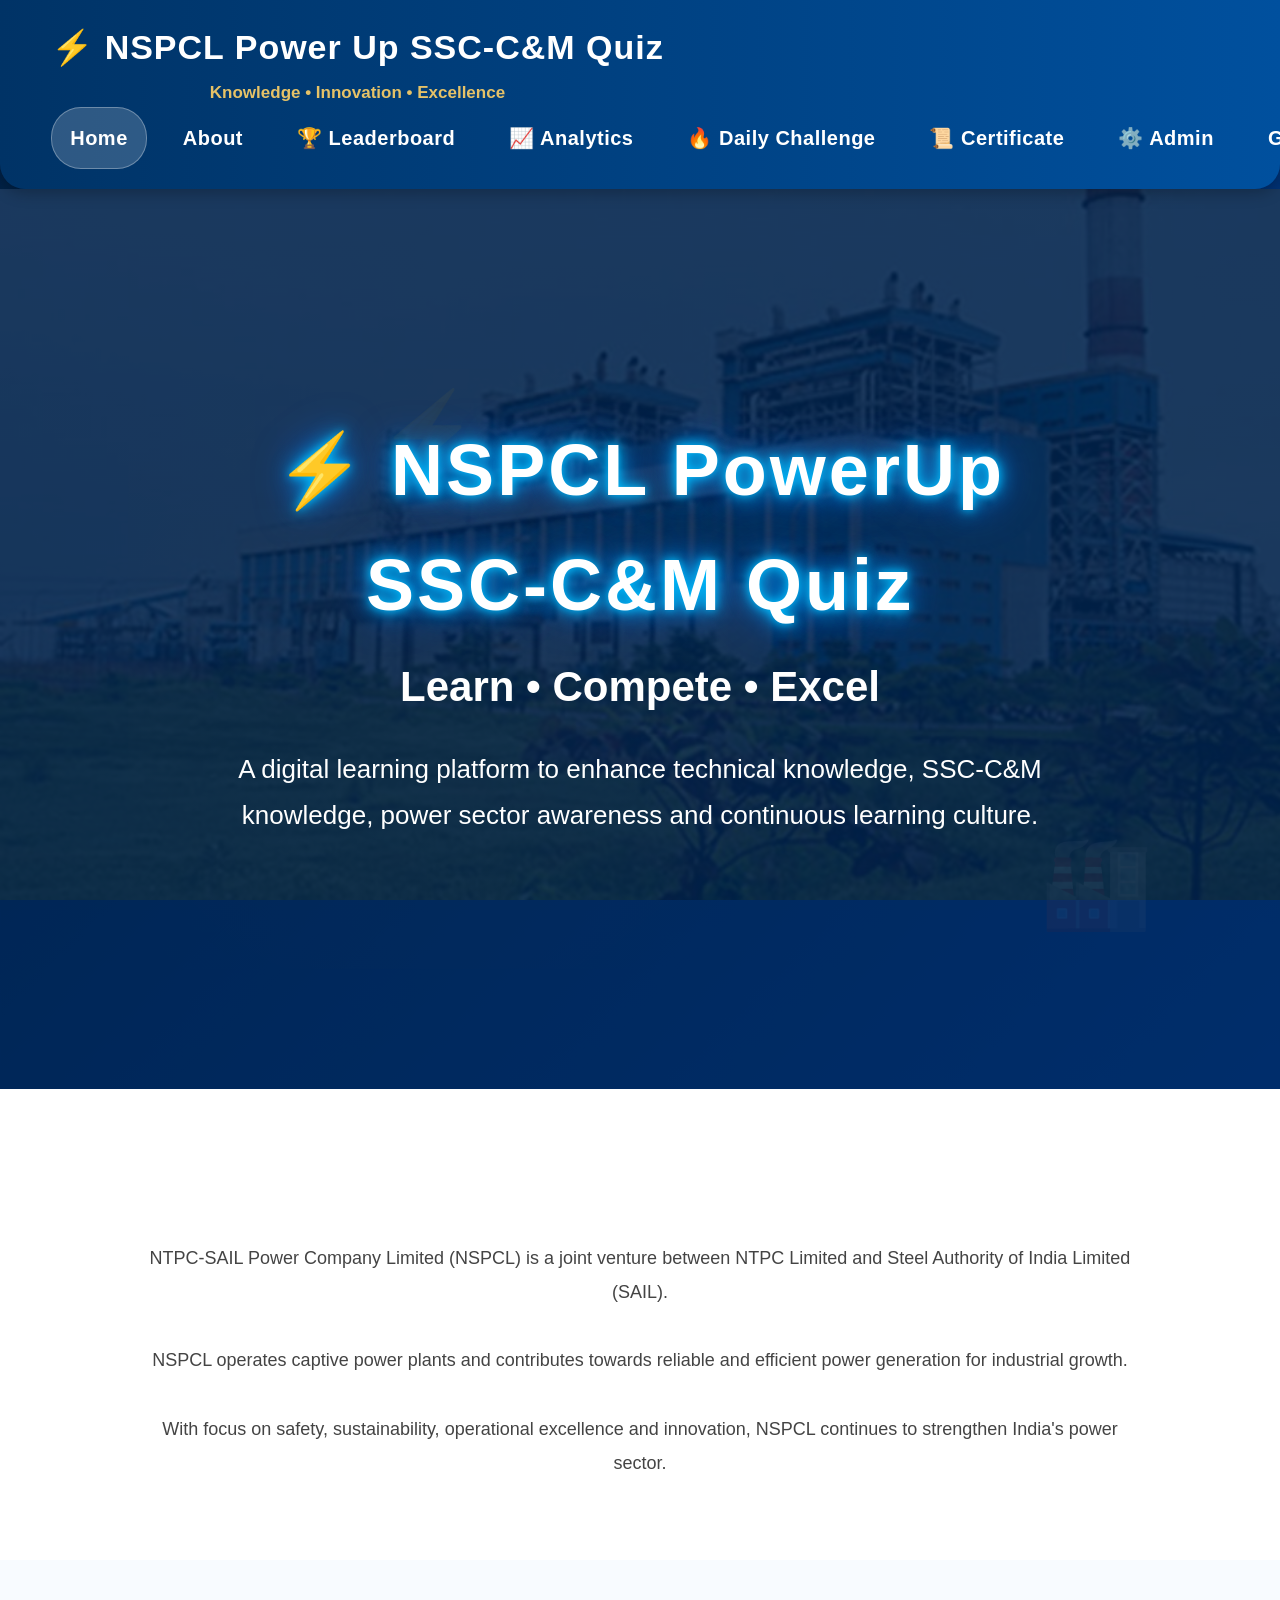
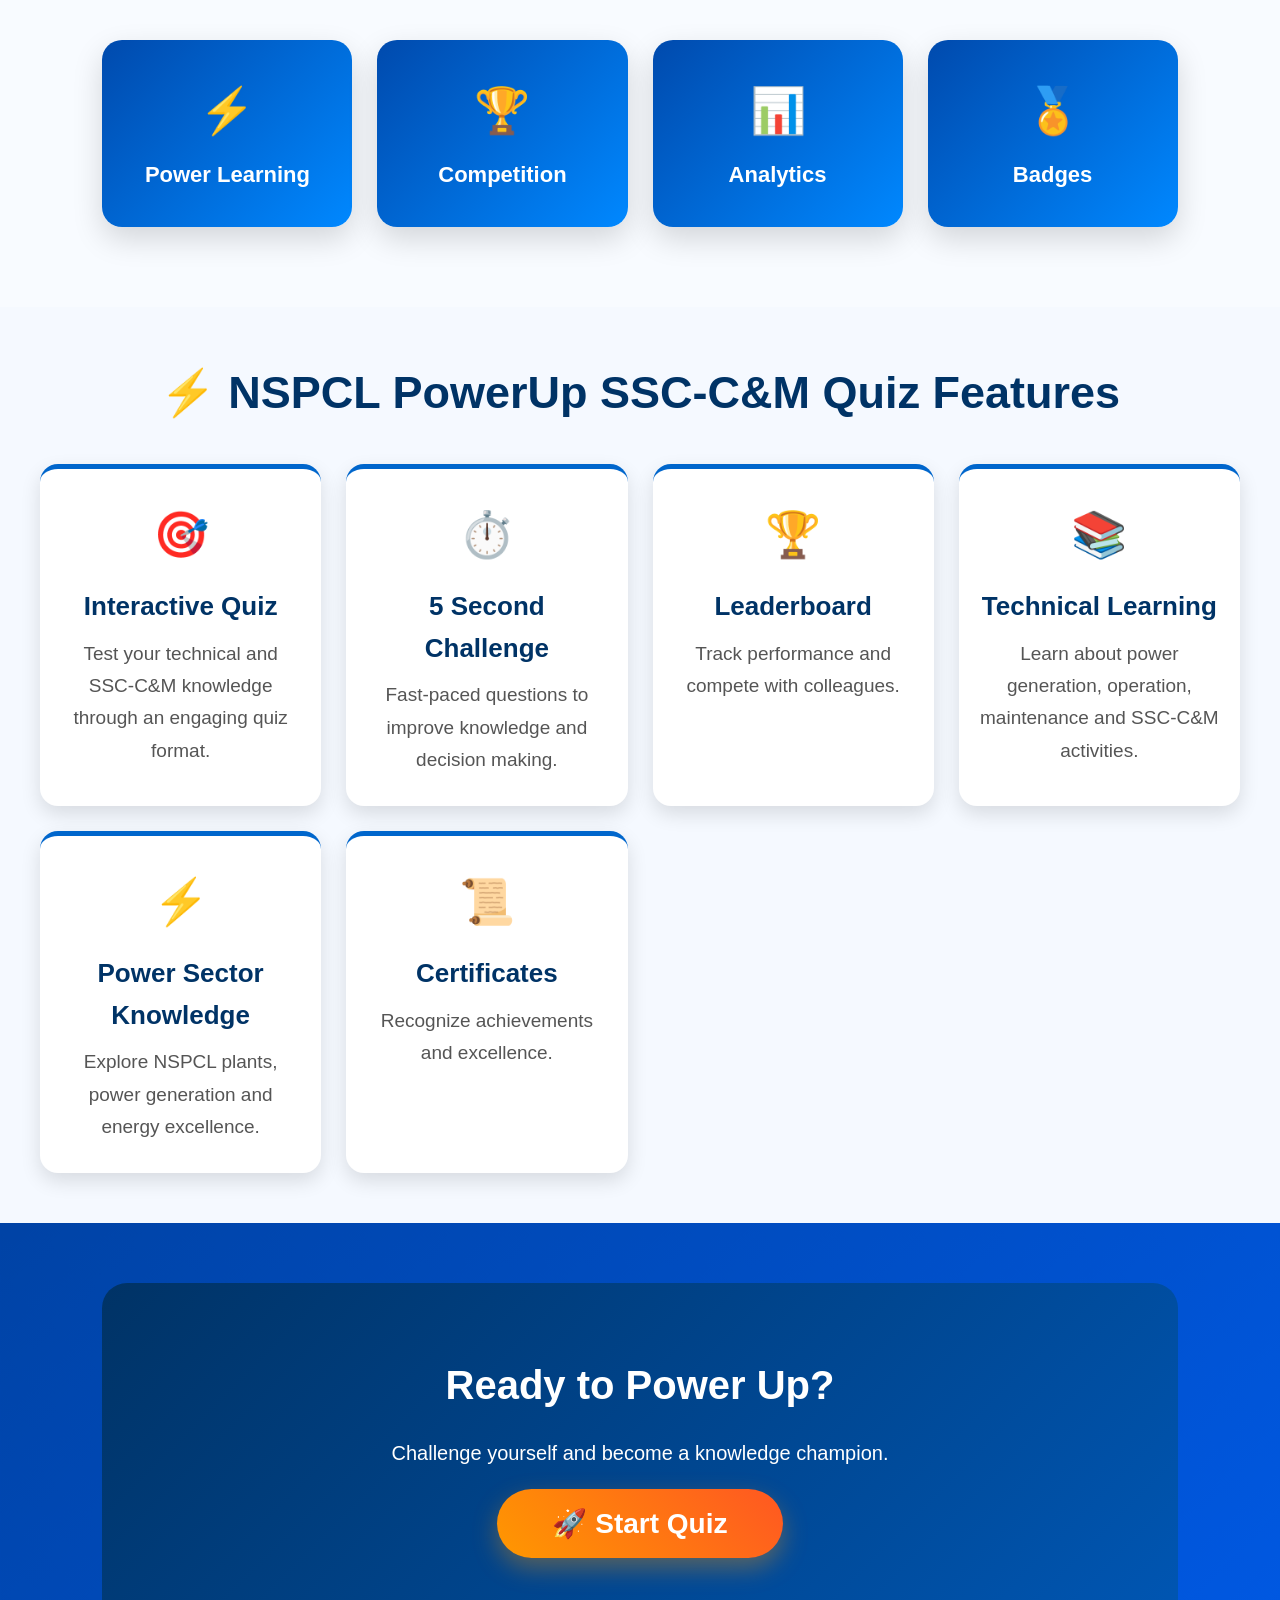
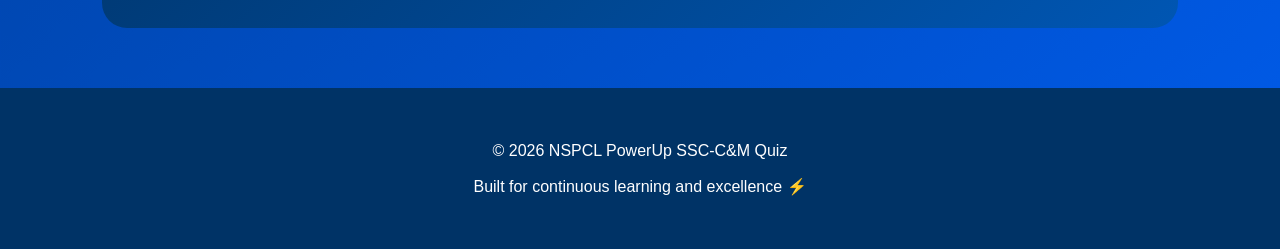
==== commit 2bb2842a: "Update index.html" ====
--- a/index.html
+++ b/index.html
@@ -6,7 +6,7 @@
 <meta charset="UTF-8">
 <meta name="viewport" content="width=device-width, initial-scale=1.0">
 
-<title>NSPCL PowerUp SSC-C&M Quiz</title>
+<title>NSPCL Power Up SSC-C&M Quiz</title>
 
 <link rel="stylesheet" href="style.css">
 
@@ -22,7 +22,7 @@
 
 <div class="logo">
 
-<h2>⚡ NSPCL PowerUp SSC-C&M Quiz</h2>
+<h2>⚡ NSPCL Power Up SSC-C&M Quiz</h2>
 
 <span>Knowledge • Innovation • Excellence</span>
 
--- a/style.css
+++ b/style.css
@@ -8612,3 +8612,1246 @@
     }
 
 }
+/* =========================================================
+   NSPCL POWERUP SSC-C&M QUIZ
+   PREMIUM HOME PAGE DESIGN
+========================================================= */
+
+
+/* =========================================================
+   GLOBAL
+========================================================= */
+
+* {
+    box-sizing: border-box;
+}
+
+html {
+    scroll-behavior: smooth;
+}
+
+body {
+    margin: 0;
+    font-family: "Segoe UI", Arial, sans-serif;
+    color: #ffffff;
+    background:
+        linear-gradient(
+            135deg,
+            #031b34,
+            #063b66,
+            #007ca8,
+            #031b34
+        );
+    background-size: 400% 400%;
+    animation: backgroundFlow 15s ease infinite;
+}
+
+@keyframes backgroundFlow {
+
+    0% {
+        background-position: 0% 50%;
+    }
+
+    50% {
+        background-position: 100% 50%;
+    }
+
+    100% {
+        background-position: 0% 50%;
+    }
+
+}
+
+
+/* =========================================================
+   HEADER
+========================================================= */
+
+.header {
+
+    position: sticky;
+    top: 0;
+    z-index: 1000;
+
+    display: flex;
+    align-items: center;
+    justify-content: space-between;
+
+    padding: 15px 35px;
+
+    background:
+        rgba(3, 27, 52, 0.88);
+
+    backdrop-filter: blur(18px);
+
+    border-bottom:
+        1px solid
+        rgba(0, 229, 255, 0.35);
+
+    box-shadow:
+        0 5px 25px rgba(0, 0, 0, 0.25);
+
+}
+
+
+/* Logo */
+
+.logo h2 {
+
+    margin: 0;
+
+    font-size: 23px;
+
+    font-weight: 800;
+
+    color: #ffffff;
+
+    text-shadow:
+        0 0 12px
+        rgba(0, 229, 255, 0.55);
+
+}
+
+
+.logo span {
+
+    display: block;
+
+    margin-top: 3px;
+
+    font-size: 12px;
+
+    color: #b8efff;
+
+    letter-spacing: 1px;
+
+}
+
+
+/* Navigation */
+
+nav {
+
+    display: flex;
+
+    align-items: center;
+
+    gap: 8px;
+
+}
+
+
+nav a {
+
+    color: #ffffff;
+
+    text-decoration: none;
+
+    padding: 9px 12px;
+
+    border-radius: 10px;
+
+    font-size: 14px;
+
+    font-weight: 600;
+
+    transition:
+        all 0.3s ease;
+
+}
+
+
+nav a:hover {
+
+    color: #001d32;
+
+    background: #4df6ff;
+
+    transform:
+        translateY(-2px);
+
+    box-shadow:
+        0 0 15px
+        rgba(77, 246, 255, 0.6);
+
+}
+
+
+#themeToggle {
+
+    border: none;
+
+    background:
+        rgba(255,255,255,0.12);
+
+    color: white;
+
+    width: 38px;
+
+    height: 38px;
+
+    border-radius: 50%;
+
+    cursor: pointer;
+
+    font-size: 18px;
+
+    transition: 0.3s;
+
+}
+
+
+#themeToggle:hover {
+
+    transform:
+        rotate(20deg)
+        scale(1.1);
+
+    background:
+        rgba(0,229,255,0.3);
+
+}
+
+
+/* =========================================================
+   HERO
+========================================================= */
+
+.hero {
+
+    position: relative;
+
+    min-height: 570px;
+
+    display: flex;
+
+    align-items: center;
+
+    justify-content: center;
+
+    overflow: hidden;
+
+}
+
+
+/* Video */
+
+.hero-video {
+
+    position: absolute;
+
+    inset: 0;
+
+    width: 100%;
+
+    height: 100%;
+
+    object-fit: cover;
+
+    z-index: 0;
+
+    filter:
+        brightness(0.55)
+        saturate(1.2);
+
+}
+
+
+/* Overlay */
+
+.hero-overlay {
+
+    position: absolute;
+
+    inset: 0;
+
+    z-index: 1;
+
+    background:
+        linear-gradient(
+            135deg,
+            rgba(0, 20, 45, 0.92),
+            rgba(0, 90, 130, 0.55),
+            rgba(0, 15, 35, 0.88)
+        );
+
+}
+
+
+/* Animated glow */
+
+.hero::after {
+
+    content: "";
+
+    position: absolute;
+
+    width: 500px;
+
+    height: 500px;
+
+    border-radius: 50%;
+
+    background:
+        rgba(0, 229, 255, 0.12);
+
+    filter: blur(80px);
+
+    right: -150px;
+
+    bottom: -200px;
+
+    z-index: 2;
+
+    animation:
+        heroGlow 6s ease-in-out infinite alternate;
+
+}
+
+
+@keyframes heroGlow {
+
+    from {
+        transform: scale(0.8);
+    }
+
+    to {
+        transform: scale(1.3);
+    }
+
+}
+
+
+/* Hero content */
+
+.hero-content {
+
+    position: relative;
+
+    z-index: 3;
+
+    text-align: center;
+
+    max-width: 1000px;
+
+    padding: 40px 25px;
+
+    animation:
+        heroEntrance 1.2s ease;
+
+}
+
+
+@keyframes heroEntrance {
+
+    from {
+
+        opacity: 0;
+
+        transform:
+            translateY(35px);
+
+    }
+
+    to {
+
+        opacity: 1;
+
+        transform:
+            translateY(0);
+
+    }
+
+}
+
+
+.hero-content h1 {
+
+    margin: 0 0 18px;
+
+    font-size:
+        clamp(38px, 5vw, 64px);
+
+    font-weight: 900;
+
+    letter-spacing: 0.5px;
+
+    color: #ffffff;
+
+    text-shadow:
+        0 0 10px rgba(0,229,255,.6),
+        0 0 30px rgba(0,150,255,.4);
+
+}
+
+
+.hero-content h2 {
+
+    margin: 0 0 20px;
+
+    font-size:
+        clamp(24px, 3vw, 34px);
+
+    color: #ffe36e;
+
+    font-weight: 800;
+
+}
+
+
+.hero-content p {
+
+    max-width: 850px;
+
+    margin: auto;
+
+    font-size: 19px;
+
+    line-height: 1.8;
+
+    color: #eefcff;
+
+}
+
+
+/* =========================================================
+   ABOUT SECTION
+========================================================= */
+
+.about-section {
+
+    position: relative;
+
+    padding: 80px 25px;
+
+    text-align: center;
+
+    background:
+        linear-gradient(
+            180deg,
+            rgba(255,255,255,.07),
+            rgba(255,255,255,.02)
+        );
+
+}
+
+
+.about-section::before {
+
+    content: "";
+
+    display: block;
+
+    width: 90px;
+
+    height: 4px;
+
+    margin:
+        0 auto 25px;
+
+    border-radius: 10px;
+
+    background:
+        linear-gradient(
+            90deg,
+            #00e5ff,
+            #ffe36e
+        );
+
+    box-shadow:
+        0 0 15px
+        rgba(0,229,255,.7);
+
+}
+
+
+.about-section h2 {
+
+    font-size: 38px;
+
+    margin-bottom: 28px;
+
+    font-weight: 850;
+
+    color: #ffe36e;
+
+}
+
+
+.about-section p {
+
+    max-width: 1000px;
+
+    margin: auto;
+
+    font-size: 19px !important;
+
+    line-height: 1.9 !important;
+
+    font-weight: 500 !important;
+
+    color: #f2fbff !important;
+
+}
+
+
+/* =========================================================
+   STATS
+========================================================= */
+
+.stats {
+
+    max-width: 1200px;
+
+    margin:
+        0 auto;
+
+    padding:
+        55px 25px;
+
+    display: grid;
+
+    grid-template-columns:
+        repeat(4, 1fr);
+
+    gap: 20px;
+
+}
+
+
+.stat-card {
+
+    position: relative;
+
+    padding: 30px 20px;
+
+    text-align: center;
+
+    border-radius: 22px;
+
+    background:
+        rgba(255,255,255,.11);
+
+    border:
+        1px solid
+        rgba(255,255,255,.2);
+
+    backdrop-filter:
+        blur(15px);
+
+    box-shadow:
+        0 15px 35px
+        rgba(0,0,0,.18);
+
+    transition:
+        all .35s ease;
+
+    overflow: hidden;
+
+}
+
+
+.stat-card::before {
+
+    content: "";
+
+    position: absolute;
+
+    width: 100px;
+
+    height: 100px;
+
+    background:
+        rgba(0,229,255,.15);
+
+    border-radius: 50%;
+
+    top: -45px;
+
+    right: -45px;
+
+    filter: blur(5px);
+
+}
+
+
+.stat-card:hover {
+
+    transform:
+        translateY(-10px);
+
+    border-color:
+        rgba(0,229,255,.7);
+
+    box-shadow:
+        0 20px 45px
+        rgba(0,229,255,.2);
+
+}
+
+
+.stat-card h2 {
+
+    font-size: 44px;
+
+    margin: 0 0 10px;
+
+}
+
+
+.stat-card p {
+
+    margin: 0;
+
+    font-size: 17px;
+
+    font-weight: 700;
+
+    color: #ffffff;
+
+}
+
+
+/* =========================================================
+   FEATURES
+========================================================= */
+
+.features {
+
+    padding:
+        80px 25px;
+
+    text-align: center;
+
+}
+
+
+.features > h2 {
+
+    font-size: 38px;
+
+    margin-bottom: 45px;
+
+    color: #ffe36e;
+
+    font-weight: 850;
+
+}
+
+
+.feature-container {
+
+    max-width: 1200px;
+
+    margin: auto;
+
+    display: grid;
+
+    grid-template-columns:
+        repeat(3, 1fr);
+
+    gap: 25px;
+
+}
+
+
+.feature-card {
+
+    position: relative;
+
+    padding: 35px 25px;
+
+    border-radius: 22px;
+
+    background:
+        linear-gradient(
+            145deg,
+            rgba(255,255,255,.14),
+            rgba(255,255,255,.06)
+        );
+
+    border:
+        1px solid
+        rgba(255,255,255,.2);
+
+    backdrop-filter:
+        blur(15px);
+
+    transition:
+        all .35s ease;
+
+    overflow: hidden;
+
+}
+
+
+.feature-card::after {
+
+    content: "";
+
+    position: absolute;
+
+    left: 0;
+
+    bottom: 0;
+
+    width: 0;
+
+    height: 4px;
+
+    background:
+        linear-gradient(
+            90deg,
+            #00e5ff,
+            #ffe36e
+        );
+
+    transition:
+        width .4s ease;
+
+}
+
+
+.feature-card:hover {
+
+    transform:
+        translateY(-10px);
+
+    background:
+        rgba(255,255,255,.18);
+
+    border-color:
+        rgba(0,229,255,.65);
+
+    box-shadow:
+        0 20px 45px
+        rgba(0,0,0,.25);
+
+}
+
+
+.feature-card:hover::after {
+
+    width: 100%;
+
+}
+
+
+.feature-card .icon {
+
+    font-size: 46px;
+
+    margin-bottom: 12px;
+
+    display: inline-block;
+
+    transition:
+        transform .35s ease;
+
+}
+
+
+.feature-card:hover .icon {
+
+    transform:
+        scale(1.18)
+        rotate(5deg);
+
+}
+
+
+.feature-card h3 {
+
+    font-size: 21px;
+
+    margin:
+        10px 0 12px;
+
+    font-weight: 800;
+
+}
+
+
+.feature-card p {
+
+    font-size: 16px;
+
+    line-height: 1.7;
+
+    color: #e3f7ff;
+
+    margin: 0;
+
+}
+
+
+/* =========================================================
+   CTA
+========================================================= */
+
+.cta {
+
+    position: relative;
+
+    text-align: center;
+
+    padding:
+        90px 25px;
+
+    background:
+        linear-gradient(
+            135deg,
+            rgba(0,229,255,.12),
+            rgba(255,227,110,.08)
+        );
+
+    border-top:
+        1px solid
+        rgba(255,255,255,.12);
+
+    border-bottom:
+        1px solid
+        rgba(255,255,255,.12);
+
+}
+
+
+.cta h2 {
+
+    font-size: 42px;
+
+    margin-bottom: 15px;
+
+    color: #ffffff;
+
+    font-weight: 900;
+
+}
+
+
+.cta p {
+
+    font-size: 19px;
+
+    color: #dff9ff;
+
+    margin-bottom: 30px;
+
+}
+
+
+.cta button {
+
+    border: none;
+
+    padding:
+        16px 35px;
+
+    border-radius: 50px;
+
+    background:
+        linear-gradient(
+            90deg,
+            #00e5ff,
+            #ffe36e
+        );
+
+    color: #03243b;
+
+    font-size: 17px;
+
+    font-weight: 850;
+
+    cursor: pointer;
+
+    box-shadow:
+        0 0 20px
+        rgba(0,229,255,.45);
+
+    transition:
+        all .3s ease;
+
+}
+
+
+.cta button:hover {
+
+    transform:
+        translateY(-5px)
+        scale(1.05);
+
+    box-shadow:
+        0 10px 35px
+        rgba(0,229,255,.55);
+
+}
+
+
+/* =========================================================
+   FOOTER
+========================================================= */
+
+footer {
+
+    padding:
+        30px 20px;
+
+    text-align: center;
+
+    background:
+        rgba(0,0,0,.25);
+
+    border-top:
+        1px solid
+        rgba(255,255,255,.1);
+
+}
+
+
+footer p {
+
+    margin: 5px;
+
+    font-size: 14px;
+
+    color: #c9edf7;
+
+}
+
+
+/* =========================================================
+   MOBILE
+========================================================= */
+
+@media (max-width: 900px) {
+
+    .header {
+
+        flex-direction: column;
+
+        gap: 15px;
+
+        padding: 15px;
+
+    }
+
+    nav {
+
+        flex-wrap: wrap;
+
+        justify-content: center;
+
+    }
+
+    .stats {
+
+        grid-template-columns:
+            repeat(2, 1fr);
+
+    }
+
+    .feature-container {
+
+        grid-template-columns:
+            repeat(2, 1fr);
+
+    }
+
+}
+
+
+@media (max-width: 600px) {
+
+    .hero {
+
+        min-height: 520px;
+
+    }
+
+    .hero-content h1 {
+
+        font-size: 35px;
+
+    }
+
+    .hero-content h2 {
+
+        font-size: 23px;
+
+    }
+
+    .hero-content p {
+
+        font-size: 16px;
+
+    }
+
+    .stats {
+
+        grid-template-columns: 1fr;
+
+    }
+
+    .feature-container {
+
+        grid-template-columns: 1fr;
+
+    }
+
+    .about-section h2,
+    .features > h2 {
+
+        font-size: 29px;
+
+    }
+
+    .about-section p {
+
+        font-size: 17px !important;
+
+    }
+
+    .cta h2 {
+
+        font-size: 32px;
+
+    }
+
+}
+/* =========================================================
+   NSPCL POWERUP SSC-C&M QUIZ
+   GLOBAL FONT SIZE UPGRADE
+   Add this at the VERY BOTTOM of style.css
+========================================================= */
+
+
+/* =========================
+   GENERAL WEBSITE TEXT
+========================= */
+
+body {
+    font-size: 18px !important;
+}
+
+
+/* =========================
+   HEADER / NAVIGATION
+========================= */
+
+.logo h2 {
+    font-size: 25px !important;
+}
+
+.logo span {
+    font-size: 14px !important;
+}
+
+nav a {
+    font-size: 16px !important;
+}
+
+
+/* =========================
+   MAIN HEADINGS
+========================= */
+
+h1 {
+    font-size: 42px !important;
+}
+
+h2 {
+    font-size: 32px !important;
+}
+
+h3 {
+    font-size: 24px !important;
+}
+
+
+/* =========================
+   PARAGRAPHS
+========================= */
+
+p {
+    font-size: 18px !important;
+    line-height: 1.8 !important;
+}
+
+
+/* =========================
+   HERO SECTION
+========================= */
+
+.hero-content h1 {
+    font-size: 56px !important;
+}
+
+.hero-content h2 {
+    font-size: 32px !important;
+}
+
+.hero-content p {
+    font-size: 20px !important;
+    line-height: 1.8 !important;
+}
+
+
+/* =========================
+   ABOUT SECTION
+========================= */
+
+.about-section h2 {
+    font-size: 40px !important;
+}
+
+.about-section p {
+    font-size: 22px !important;
+    line-height: 2 !important;
+}
+
+
+/* =========================
+   STAT CARDS
+========================= */
+
+.stat-card h2 {
+    font-size: 44px !important;
+}
+
+.stat-card p {
+    font-size: 18px !important;
+}
+
+
+/* =========================
+   FEATURE SECTION
+========================= */
+
+.features > h2 {
+    font-size: 40px !important;
+}
+
+.feature-card h3 {
+    font-size: 23px !important;
+}
+
+.feature-card p {
+    font-size: 18px !important;
+    line-height: 1.8 !important;
+}
+
+
+/* =========================
+   CTA
+========================= */
+
+.cta h2 {
+    font-size: 42px !important;
+}
+
+.cta p {
+    font-size: 20px !important;
+    line-height: 1.8 !important;
+}
+
+.cta button {
+    font-size: 19px !important;
+}
+
+
+/* =========================
+   BUTTONS
+========================= */
+
+button,
+.btn {
+    font-size: 17px !important;
+}
+
+
+/* =========================
+   FOOTER
+========================= */
+
+footer p {
+    font-size: 16px !important;
+}
+
+
+/* =========================
+   MOBILE
+========================= */
+
+@media (max-width: 700px) {
+
+    body {
+        font-size: 17px !important;
+    }
+
+    h1 {
+        font-size: 34px !important;
+    }
+
+    h2 {
+        font-size: 28px !important;
+    }
+
+    h3 {
+        font-size: 21px !important;
+    }
+
+    p {
+        font-size: 17px !important;
+        line-height: 1.7 !important;
+    }
+
+    .logo h2 {
+        font-size: 20px !important;
+    }
+
+    .logo span {
+        font-size: 12px !important;
+    }
+
+    nav a {
+        font-size: 14px !important;
+    }
+
+    .hero-content h1 {
+        font-size: 36px !important;
+    }
+
+    .hero-content h2 {
+        font-size: 24px !important;
+    }
+
+    .hero-content p {
+        font-size: 17px !important;
+    }
+
+    .about-section h2 {
+        font-size: 30px !important;
+    }
+
+    .about-section p {
+        font-size: 18px !important;
+        line-height: 1.8 !important;
+    }
+
+    .features > h2 {
+        font-size: 30px !important;
+    }
+
+    .feature-card h3 {
+        font-size: 21px !important;
+    }
+
+    .feature-card p {
+        font-size: 17px !important;
+    }
+
+    .cta h2 {
+        font-size: 32px !important;
+    }
+
+}
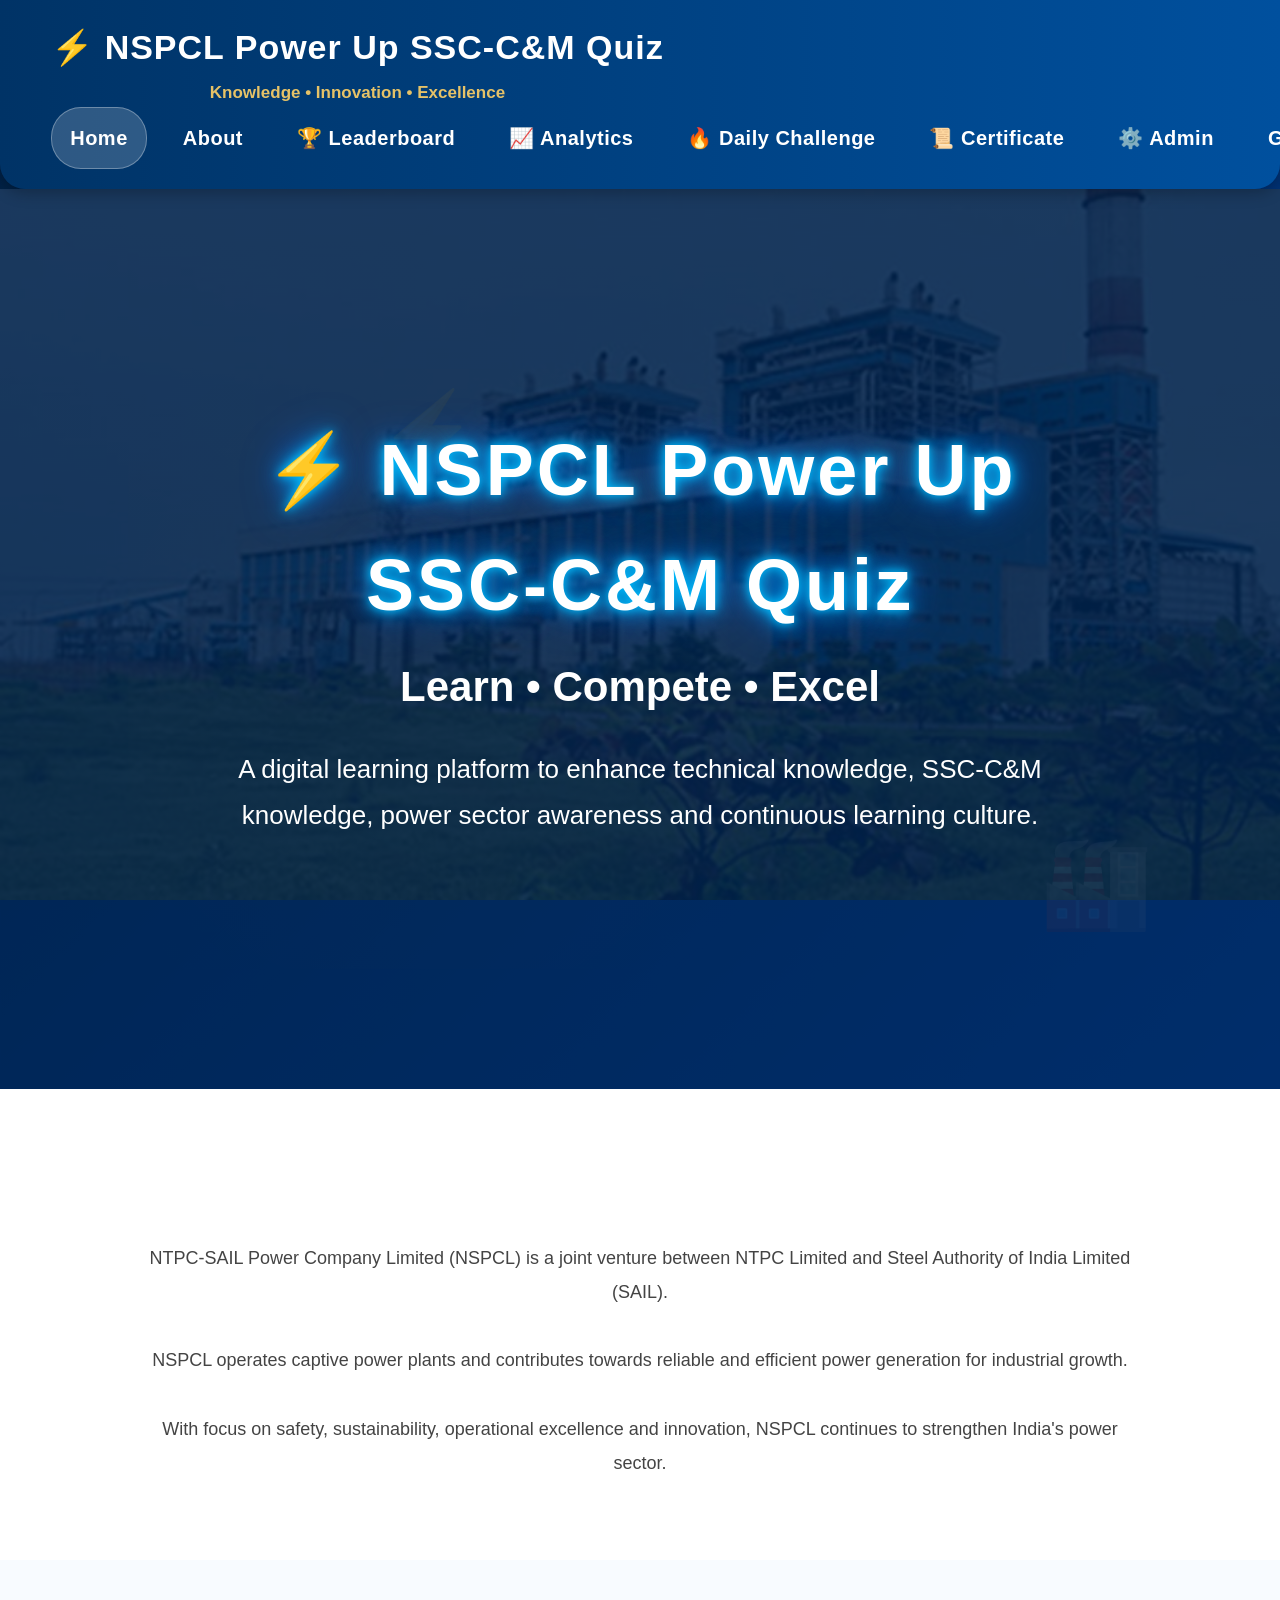
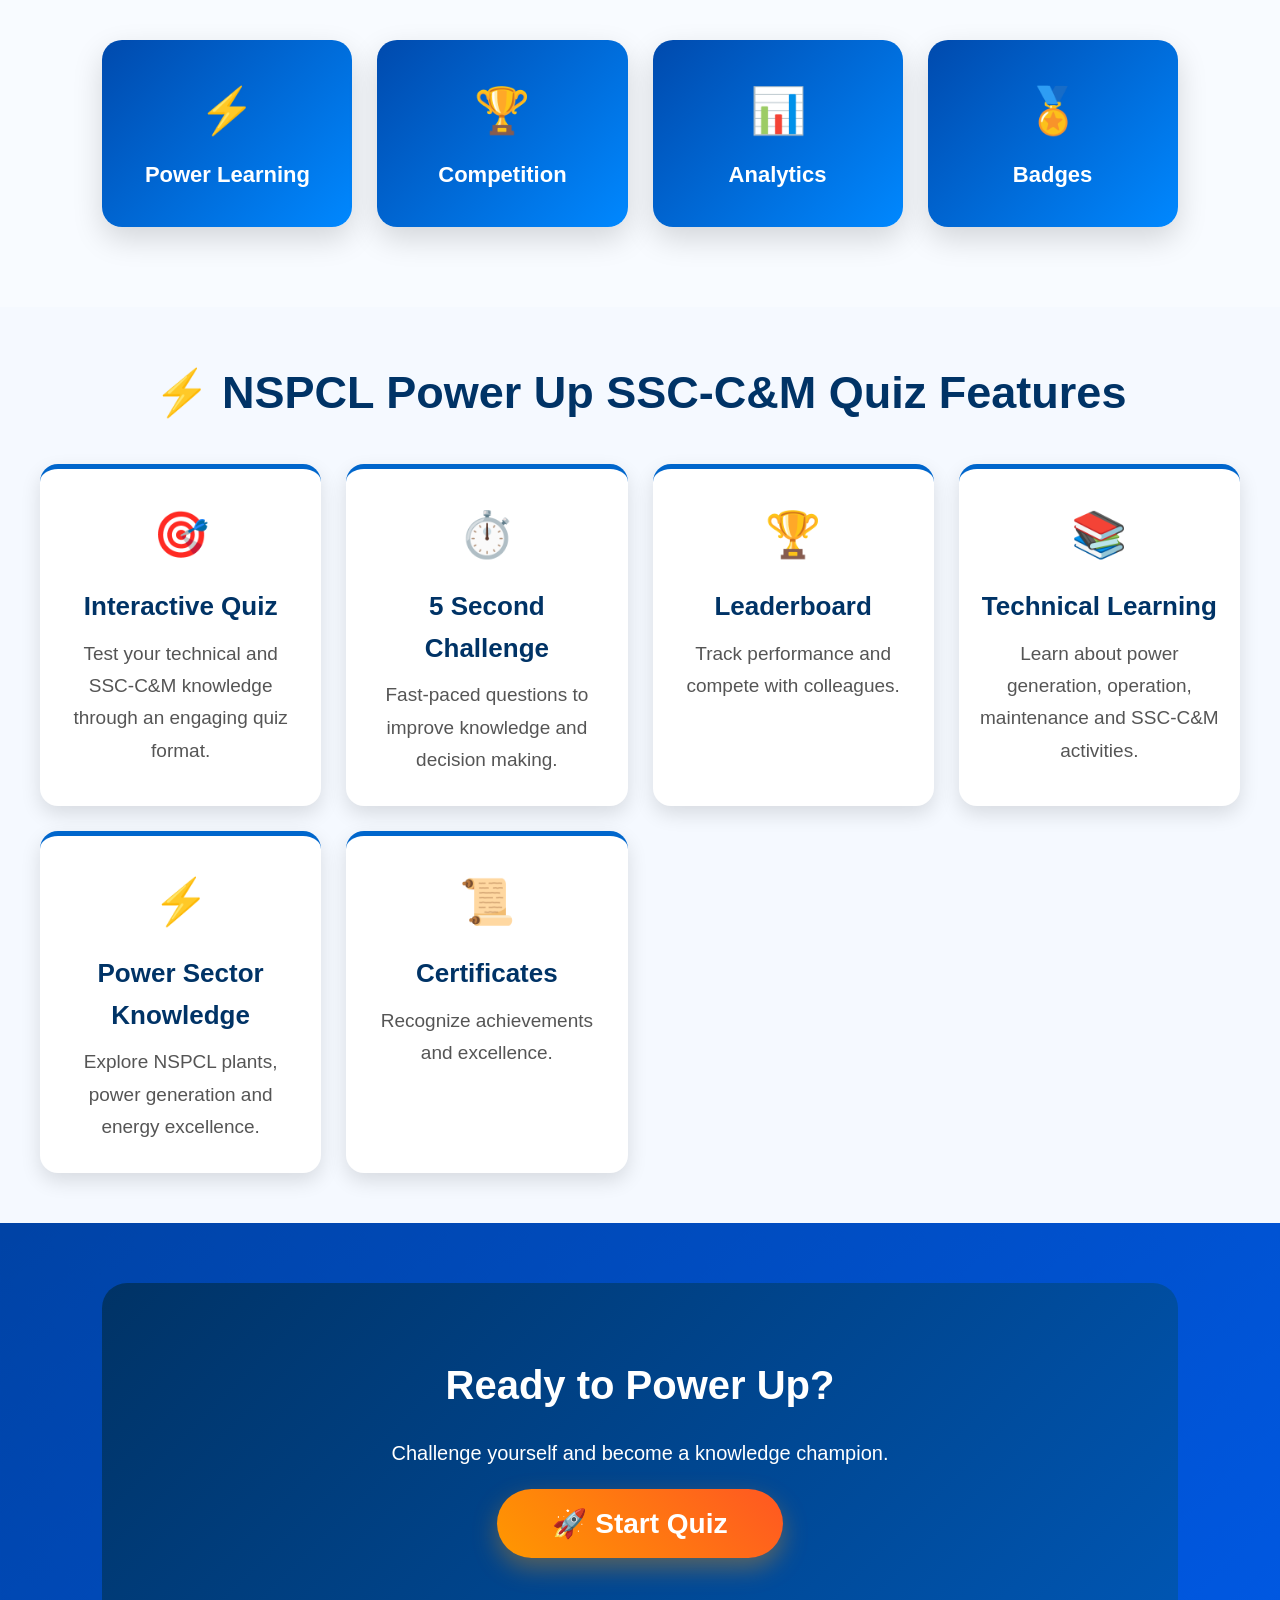
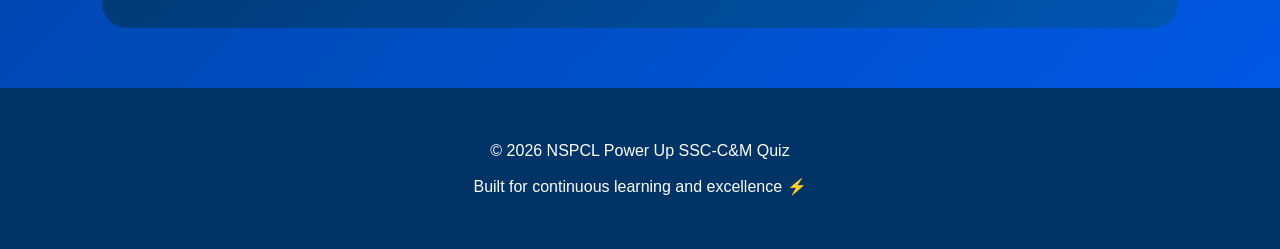
==== commit 48d9fe10: "Update index.html" ====
--- a/index.html
+++ b/index.html
@@ -70,7 +70,7 @@
 
 <div class="hero-content">
 
-<h1>⚡ NSPCL PowerUp SSC-C&M Quiz</h1>
+<h1>⚡ NSPCL Power Up SSC-C&M Quiz</h1>
 
 <h2>Learn • Compete • Excel</h2>
 
@@ -159,7 +159,7 @@
 <section class="features">
 
 <h2>
-⚡ NSPCL PowerUp SSC-C&M Quiz Features
+⚡ NSPCL Power Up SSC-C&M Quiz Features
 </h2>
 
 
@@ -300,7 +300,7 @@
 <footer>
 
 <p>
-© 2026 NSPCL PowerUp SSC-C&M Quiz
+© 2026 NSPCL Power Up SSC-C&M Quiz
 </p>
 
 <p>
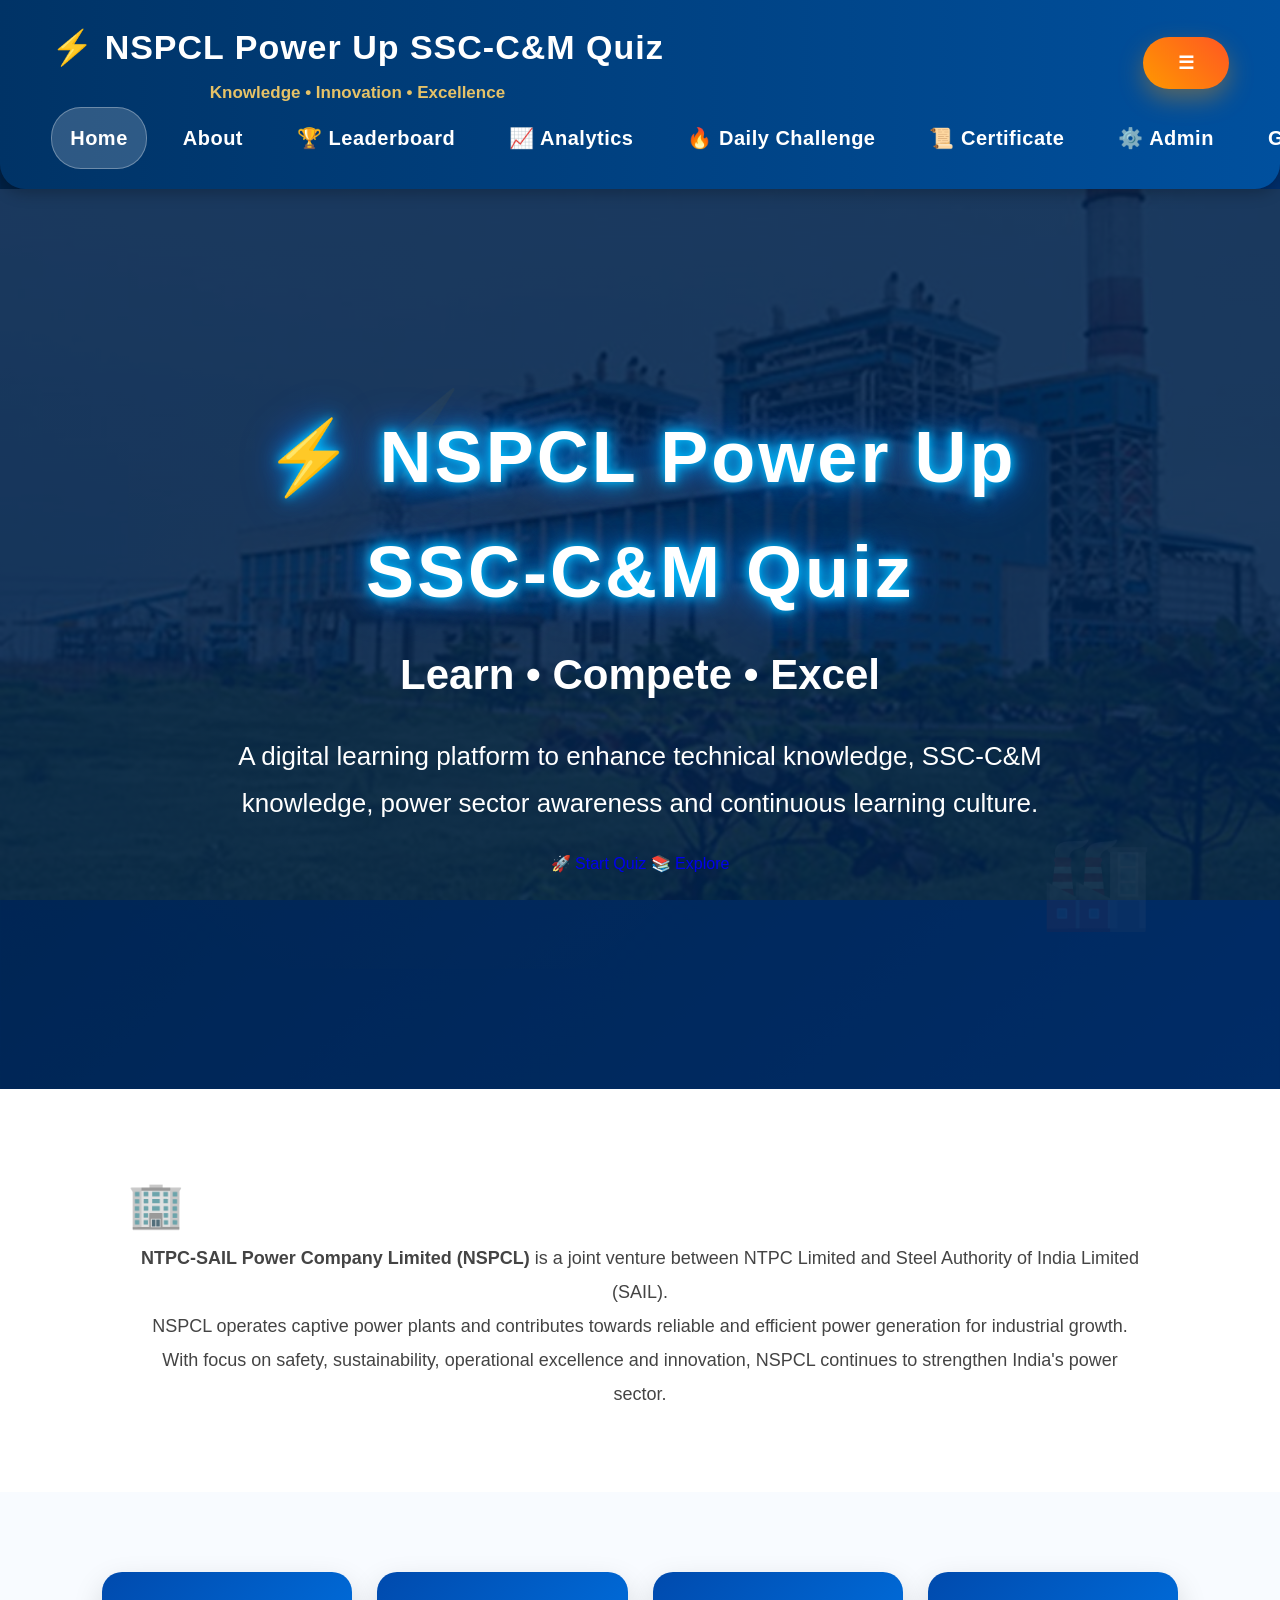
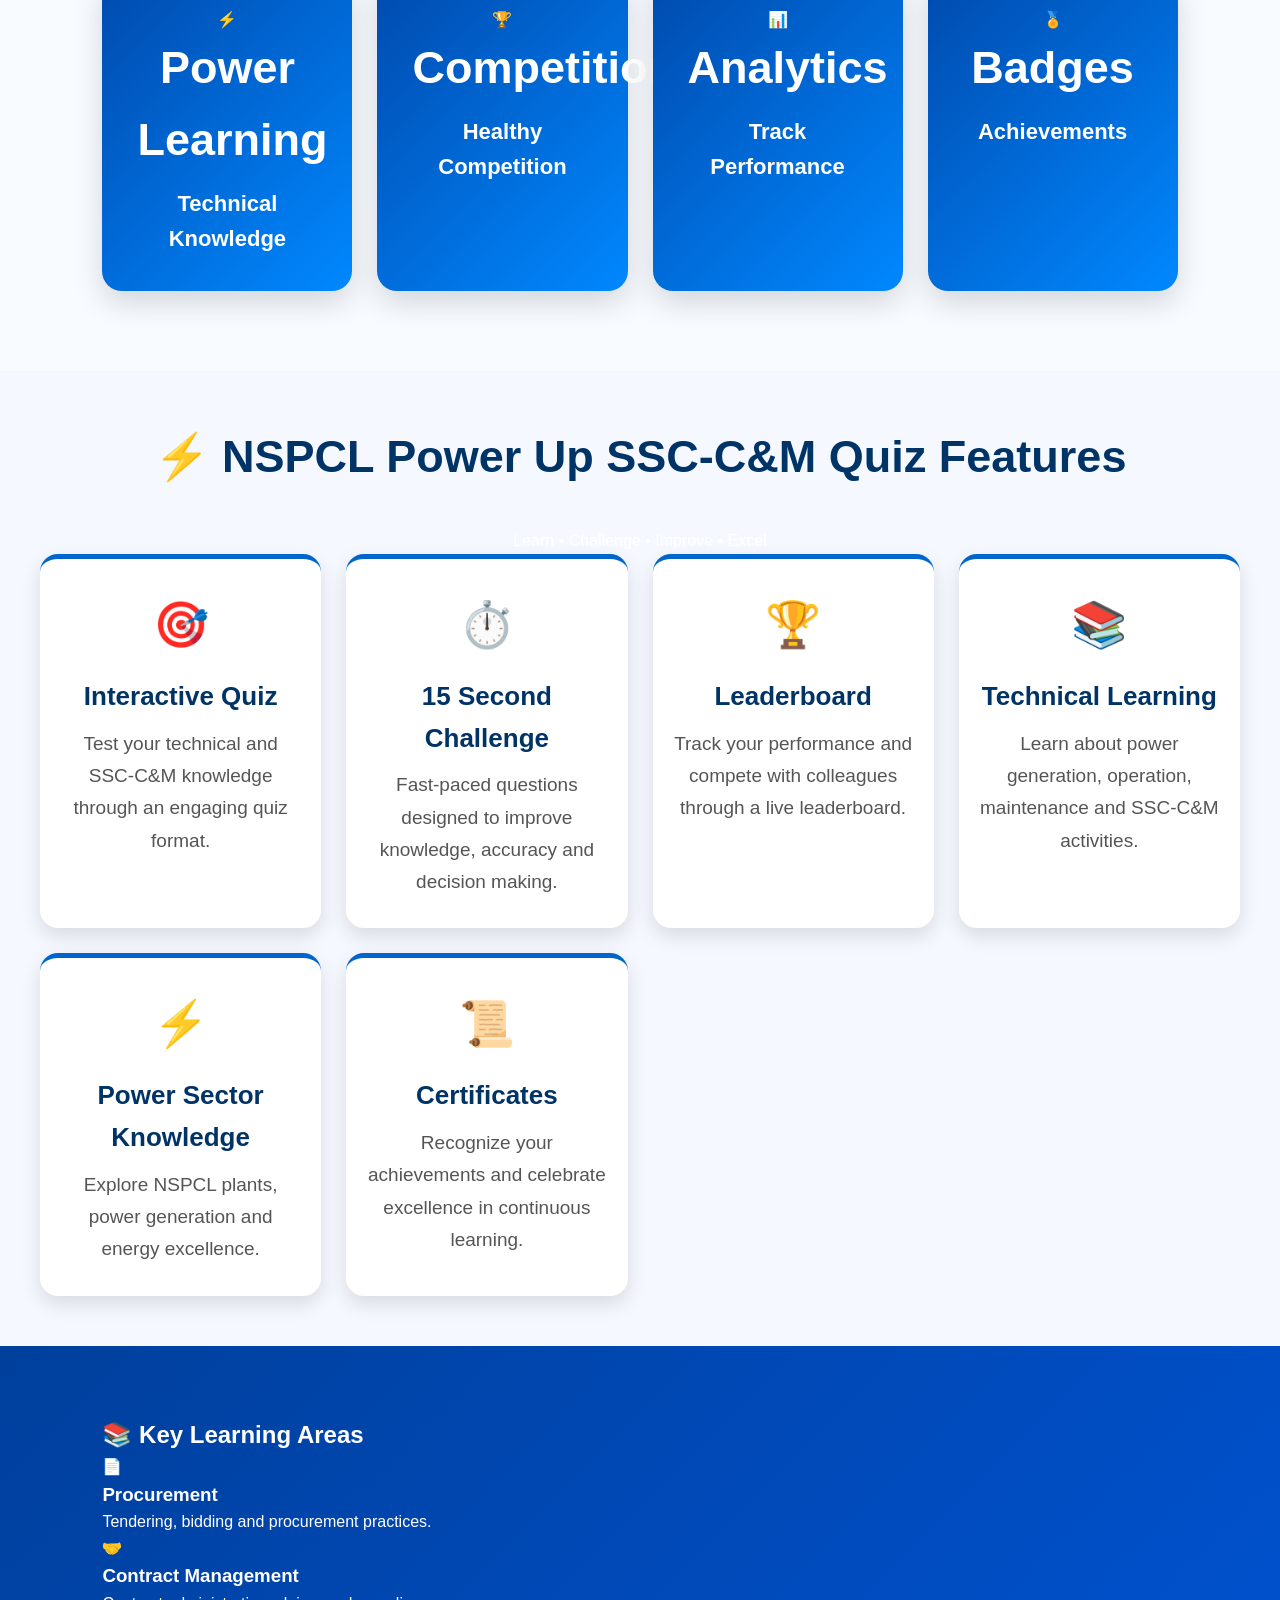
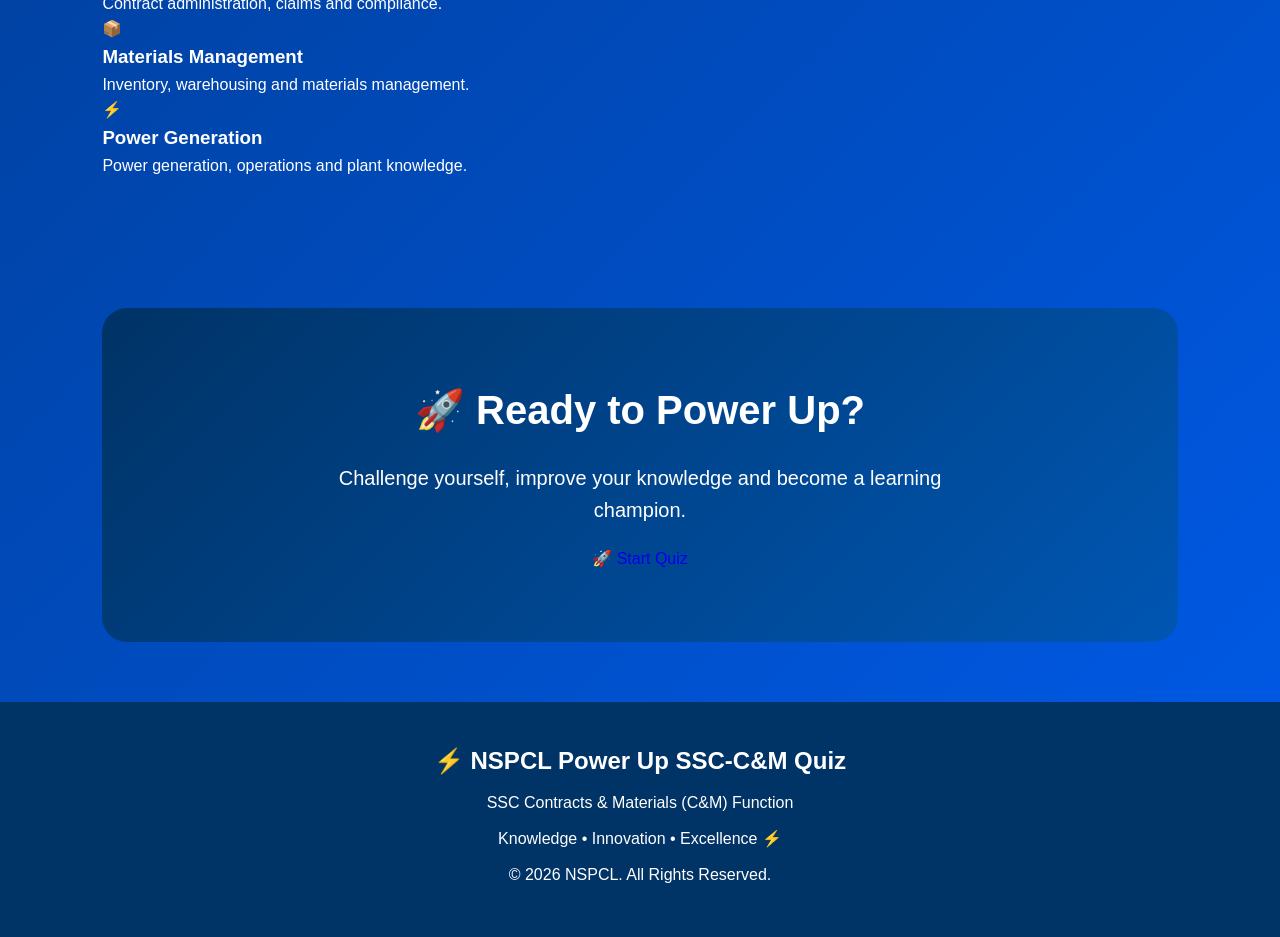
==== commit 67453a78: "Update index.html" ====
--- a/index.html
+++ b/index.html
@@ -4,11 +4,17 @@
 <head>
 
 <meta charset="UTF-8">
-<meta name="viewport" content="width=device-width, initial-scale=1.0">
+
+<meta name="viewport"
+      content="width=device-width, initial-scale=1.0">
+
+<meta name="description"
+      content="NSPCL Power Up SSC-C&M Quiz - Technical learning, knowledge and continuous professional development.">
 
 <title>NSPCL Power Up SSC-C&M Quiz</title>
 
-<link rel="stylesheet" href="style.css">
+<link rel="stylesheet"
+      href="style.css">
 
 </head>
 
@@ -16,306 +22,871 @@
 <body>
 
 
-<!-- ================= HEADER ================= -->
+<!-- =====================================================
+     HEADER
+===================================================== -->
 
 <header class="header">
 
-<div class="logo">
-
-<h2>⚡ NSPCL Power Up SSC-C&M Quiz</h2>
-
-<span>Knowledge • Innovation • Excellence</span>
-
-</div>
-
-
-<nav>
-
-<a href="index.html">Home</a>
-
-<a href="about.html">About</a>
-
-<a href="leaderboard.html">🏆 Leaderboard</a>
-
-<a href="analytics.html">📈 Analytics</a>
-
-<a href="daily.html">🔥 Daily Challenge</a>
-
-<a href="certificate.html">📜 Certificate</a>
-
-<a href="admin.html">⚙️ Admin</a>
-
-<a href="gallery.html">Gallery</a>
-
-<button id="themeToggle">🌙</button>
-
-</nav>
+
+    <div class="logo">
+
+        <h2>
+            ⚡ NSPCL Power Up SSC-C&amp;M Quiz
+        </h2>
+
+        <span>
+            Knowledge • Innovation • Excellence
+        </span>
+
+    </div>
+
+
+    <!-- MOBILE MENU BUTTON -->
+
+    <button
+        class="mobile-menu-btn"
+        id="mobileMenuBtn"
+        aria-label="Open navigation menu"
+        aria-expanded="false">
+
+        ☰
+
+    </button>
+
+
+    <!-- NAVIGATION -->
+
+    <nav id="mainNav">
+
+        <a href="index.html"
+           class="active">
+
+            Home
+
+        </a>
+
+
+        <a href="about.html">
+
+            About
+
+        </a>
+
+
+        <a href="leaderboard.html">
+
+            🏆 Leaderboard
+
+        </a>
+
+
+        <a href="analytics.html">
+
+            📈 Analytics
+
+        </a>
+
+
+        <a href="daily.html">
+
+            🔥 Daily Challenge
+
+        </a>
+
+
+        <a href="certificate.html">
+
+            📜 Certificate
+
+        </a>
+
+
+        <a href="admin.html">
+
+            ⚙️ Admin
+
+        </a>
+
+
+        <a href="gallery.html">
+
+            Gallery
+
+        </a>
+
+    </nav>
+
 
 </header>
 
 
-<!-- ================= HERO VIDEO SECTION ================= -->
+
+<!-- =====================================================
+     HERO VIDEO SECTION
+===================================================== -->
 
 <section class="hero">
 
-<video autoplay muted loop playsinline class="hero-video">
-
-<source src="powerplant.mp4" type="video/mp4">
-
-</video>
-
-
-<div class="hero-overlay"></div>
-
-
-<div class="hero-content">
-
-<h1>⚡ NSPCL Power Up SSC-C&M Quiz</h1>
-
-<h2>Learn • Compete • Excel</h2>
-
-<p>
-A digital learning platform to enhance technical knowledge,
-SSC-C&M knowledge, power sector awareness and continuous learning culture.
-</p>
-
-</div>
+
+    <video
+        autoplay
+        muted
+        loop
+        playsinline
+        class="hero-video">
+
+        <source
+            src="powerplant.mp4"
+            type="video/mp4">
+
+        Your browser does not support video.
+
+    </video>
+
+
+    <div class="hero-overlay"></div>
+
+
+    <div class="hero-content">
+
+
+        <h1>
+            ⚡ NSPCL Power Up SSC-C&amp;M Quiz
+        </h1>
+
+
+        <h2>
+            Learn • Compete • Excel
+        </h2>
+
+
+        <p>
+
+            A digital learning platform to enhance
+            technical knowledge, SSC-C&amp;M knowledge,
+            power sector awareness and continuous
+            learning culture.
+
+        </p>
+
+
+        <div class="hero-buttons">
+
+
+            <a
+                href="login.html"
+                class="hero-btn">
+
+                🚀 Start Quiz
+
+            </a>
+
+
+            <a
+                href="about.html"
+                class="hero-btn secondary">
+
+                📚 Explore
+
+            </a>
+
+
+        </div>
+
+
+    </div>
+
 
 </section>
 
 
-<!-- ================= ABOUT NSPCL ================= -->
+
+<!-- =====================================================
+     ABOUT NSPCL
+===================================================== -->
 
 <section class="about-section">
 
-<h2>About NSPCL</h2>
-
-<p>
-
-NTPC-SAIL Power Company Limited (NSPCL) is a joint venture
-between NTPC Limited and Steel Authority of India Limited (SAIL).
-
-<br><br>
-
-NSPCL operates captive power plants and contributes towards
-reliable and efficient power generation for industrial growth.
-
-<br><br>
-
-With focus on safety, sustainability, operational excellence
-and innovation, NSPCL continues to strengthen India's power sector.
-
-</p>
+
+    <div class="section-inner">
+
+
+        <h2>
+
+            🏢 About NSPCL
+
+        </h2>
+
+
+        <div class="about-content">
+
+
+            <p>
+
+                <strong>
+                    NTPC-SAIL Power Company Limited (NSPCL)
+                </strong>
+                is a joint venture between NTPC Limited
+                and Steel Authority of India Limited
+                (SAIL).
+
+            </p>
+
+
+            <p>
+
+                NSPCL operates captive power plants and
+                contributes towards reliable and efficient
+                power generation for industrial growth.
+
+            </p>
+
+
+            <p>
+
+                With focus on safety, sustainability,
+                operational excellence and innovation,
+                NSPCL continues to strengthen India's
+                power sector.
+
+            </p>
+
+
+        </div>
+
+
+    </div>
+
 
 </section>
 
 
-<!-- ================= DASHBOARD STATS ================= -->
+
+<!-- =====================================================
+     DASHBOARD STATS
+===================================================== -->
 
 <section class="stats">
 
-<div class="stat-card">
-
-<h2>⚡</h2>
-
-<p>Power Learning</p>
-
-</div>
-
-
-<div class="stat-card">
-
-<h2>🏆</h2>
-
-<p>Competition</p>
-
-</div>
-
-
-<div class="stat-card">
-
-<h2>📊</h2>
-
-<p>Analytics</p>
-
-</div>
-
-
-<div class="stat-card">
-
-<h2>🏅</h2>
-
-<p id="badgeDisplay">
-Badges
-</p>
-
-</div>
+
+    <div class="stat-card">
+
+
+        <div class="stat-icon">
+
+            ⚡
+
+        </div>
+
+
+        <h2>
+
+            Power Learning
+
+        </h2>
+
+
+        <p>
+
+            Technical Knowledge
+
+        </p>
+
+
+    </div>
+
+
+
+    <div class="stat-card">
+
+
+        <div class="stat-icon">
+
+            🏆
+
+        </div>
+
+
+        <h2>
+
+            Competition
+
+        </h2>
+
+
+        <p>
+
+            Healthy Competition
+
+        </p>
+
+
+    </div>
+
+
+
+    <div class="stat-card">
+
+
+        <div class="stat-icon">
+
+            📊
+
+        </div>
+
+
+        <h2>
+
+            Analytics
+
+        </h2>
+
+
+        <p>
+
+            Track Performance
+
+        </p>
+
+
+    </div>
+
+
+
+    <div class="stat-card">
+
+
+        <div class="stat-icon">
+
+            🏅
+
+        </div>
+
+
+        <h2
+            id="badgeDisplay">
+
+            Badges
+
+        </h2>
+
+
+        <p>
+
+            Achievements
+
+        </p>
+
+
+    </div>
+
 
 </section>
 
 
-<!-- ================= FEATURES ================= -->
+
+<!-- =====================================================
+     FEATURES
+===================================================== -->
 
 <section class="features">
 
-<h2>
-⚡ NSPCL Power Up SSC-C&M Quiz Features
-</h2>
-
-
-<div class="feature-container">
-
-
-<div class="feature-card">
-
-<div class="icon">
-🎯
-</div>
-
-<h3>
-Interactive Quiz
-</h3>
-
-<p>
-Test your technical and SSC-C&M knowledge through an engaging quiz format.
-</p>
-
-</div>
-
-
-<div class="feature-card">
-
-<div class="icon">
-⏱️
-</div>
-
-<h3>
-5 Second Challenge
-</h3>
-
-<p>
-Fast-paced questions to improve knowledge and decision making.
-</p>
-
-</div>
-
-
-<div class="feature-card">
-
-<div class="icon">
-🏆
-</div>
-
-<h3>
-Leaderboard
-</h3>
-
-<p>
-Track performance and compete with colleagues.
-</p>
-
-</div>
-
-
-<div class="feature-card">
-
-<div class="icon">
-📚
-</div>
-
-<h3>
-Technical Learning
-</h3>
-
-<p>
-Learn about power generation, operation, maintenance and SSC-C&M activities.
-</p>
-
-</div>
-
-
-<div class="feature-card">
-
-<div class="icon">
-⚡
-</div>
-
-<h3>
-Power Sector Knowledge
-</h3>
-
-<p>
-Explore NSPCL plants, power generation and energy excellence.
-</p>
-
-</div>
-
-
-<div class="feature-card">
-
-<div class="icon">
-📜
-</div>
-
-<h3>
-Certificates
-</h3>
-
-<p>
-Recognize achievements and excellence.
-</p>
-
-</div>
-
-
-</div>
+
+    <h2>
+
+        ⚡ NSPCL Power Up SSC-C&amp;M Quiz Features
+
+    </h2>
+
+
+    <p class="section-subtitle">
+
+        Learn • Challenge • Improve • Excel
+
+    </p>
+
+
+    <div class="feature-container">
+
+
+
+        <!-- FEATURE 1 -->
+
+        <div class="feature-card">
+
+
+            <div class="icon">
+
+                🎯
+
+            </div>
+
+
+            <h3>
+
+                Interactive Quiz
+
+            </h3>
+
+
+            <p>
+
+                Test your technical and SSC-C&amp;M
+                knowledge through an engaging quiz
+                format.
+
+            </p>
+
+
+        </div>
+
+
+
+        <!-- FEATURE 2 -->
+
+        <div class="feature-card">
+
+
+            <div class="icon">
+
+                ⏱️
+
+            </div>
+
+
+            <h3>
+
+                15 Second Challenge
+
+            </h3>
+
+
+            <p>
+
+                Fast-paced questions designed to
+                improve knowledge, accuracy and
+                decision making.
+
+            </p>
+
+
+        </div>
+
+
+
+        <!-- FEATURE 3 -->
+
+        <div class="feature-card">
+
+
+            <div class="icon">
+
+                🏆
+
+            </div>
+
+
+            <h3>
+
+                Leaderboard
+
+            </h3>
+
+
+            <p>
+
+                Track your performance and compete
+                with colleagues through a live
+                leaderboard.
+
+            </p>
+
+
+        </div>
+
+
+
+        <!-- FEATURE 4 -->
+
+        <div class="feature-card">
+
+
+            <div class="icon">
+
+                📚
+
+            </div>
+
+
+            <h3>
+
+                Technical Learning
+
+            </h3>
+
+
+            <p>
+
+                Learn about power generation,
+                operation, maintenance and
+                SSC-C&amp;M activities.
+
+            </p>
+
+
+        </div>
+
+
+
+        <!-- FEATURE 5 -->
+
+        <div class="feature-card">
+
+
+            <div class="icon">
+
+                ⚡
+
+            </div>
+
+
+            <h3>
+
+                Power Sector Knowledge
+
+            </h3>
+
+
+            <p>
+
+                Explore NSPCL plants, power
+                generation and energy excellence.
+
+            </p>
+
+
+        </div>
+
+
+
+        <!-- FEATURE 6 -->
+
+        <div class="feature-card">
+
+
+            <div class="icon">
+
+                📜
+
+            </div>
+
+
+            <h3>
+
+                Certificates
+
+            </h3>
+
+
+            <p>
+
+                Recognize your achievements and
+                celebrate excellence in continuous
+                learning.
+
+            </p>
+
+
+        </div>
+
+
+    </div>
+
 
 </section>
 
 
-<!-- ================= FINAL START QUIZ ================= -->
+
+<!-- =====================================================
+     LEARNING AREAS
+===================================================== -->
+
+<section class="learning-section">
+
+
+    <h2>
+
+        📚 Key Learning Areas
+
+    </h2>
+
+
+    <div class="learning-grid">
+
+
+        <div class="learning-card">
+
+            <span>📄</span>
+
+            <h3>
+                Procurement
+            </h3>
+
+            <p>
+                Tendering, bidding and procurement
+                practices.
+            </p>
+
+        </div>
+
+
+        <div class="learning-card">
+
+            <span>🤝</span>
+
+            <h3>
+                Contract Management
+            </h3>
+
+            <p>
+                Contract administration, claims
+                and compliance.
+            </p>
+
+        </div>
+
+
+        <div class="learning-card">
+
+            <span>📦</span>
+
+            <h3>
+                Materials Management
+            </h3>
+
+            <p>
+                Inventory, warehousing and
+                materials management.
+            </p>
+
+        </div>
+
+
+        <div class="learning-card">
+
+            <span>⚡</span>
+
+            <h3>
+                Power Generation
+            </h3>
+
+            <p>
+                Power generation, operations and
+                plant knowledge.
+            </p>
+
+        </div>
+
+
+    </div>
+
+
+</section>
+
+
+
+<!-- =====================================================
+     FINAL CTA
+===================================================== -->
 
 <section class="cta">
 
-<h2>
-Ready to Power Up?
-</h2>
-
-<p>
-Challenge yourself and become a knowledge champion.
-</p>
-
-
-<button onclick="location.href='login.html'">
-
-🚀 Start Quiz
-
-</button>
+
+    <h2>
+
+        🚀 Ready to Power Up?
+
+    </h2>
+
+
+    <p>
+
+        Challenge yourself, improve your knowledge
+        and become a learning champion.
+
+    </p>
+
+
+    <a
+        href="login.html"
+        class="cta-button">
+
+        🚀 Start Quiz
+
+    </a>
+
 
 </section>
 
 
-<!-- ================= FOOTER ================= -->
+
+<!-- =====================================================
+     FOOTER
+===================================================== -->
 
 <footer>
 
-<p>
-© 2026 NSPCL Power Up SSC-C&M Quiz
-</p>
-
-<p>
-Built for continuous learning and excellence ⚡
-</p>
+
+    <div class="footer-content">
+
+
+        <h2>
+
+            ⚡ NSPCL Power Up SSC-C&amp;M Quiz
+
+        </h2>
+
+
+        <p>
+
+            SSC Contracts &amp; Materials (C&amp;M) Function
+
+        </p>
+
+
+        <p>
+
+            Knowledge • Innovation • Excellence ⚡
+
+        </p>
+
+
+        <p>
+
+            © 2026 NSPCL. All Rights Reserved.
+
+        </p>
+
+
+    </div>
+
 
 </footer>
 
 
-<!-- ================= SCRIPTS ================= -->
+
+<!-- =====================================================
+     MOBILE MENU SCRIPT
+===================================================== -->
+
+<script>
+
+document.addEventListener(
+    "DOMContentLoaded",
+    function () {
+
+
+        const menuButton =
+            document.getElementById(
+                "mobileMenuBtn"
+            );
+
+
+        const nav =
+            document.getElementById(
+                "mainNav"
+            );
+
+
+        if (
+            menuButton &&
+            nav
+        ) {
+
+
+            menuButton.addEventListener(
+                "click",
+                function () {
+
+
+                    nav.classList.toggle(
+                        "mobile-open"
+                    );
+
+
+                    const isOpen =
+                        nav.classList.contains(
+                            "mobile-open"
+                        );
+
+
+                    menuButton.setAttribute(
+                        "aria-expanded",
+                        isOpen
+                    );
+
+
+                    menuButton.innerHTML =
+                        isOpen
+                        ? "✕"
+                        : "☰";
+
+
+                }
+            );
+
+
+            /* Close menu after selecting a link */
+
+            nav.querySelectorAll("a").forEach(
+                function (link) {
+
+
+                    link.addEventListener(
+                        "click",
+                        function () {
+
+
+                            nav.classList.remove(
+                                "mobile-open"
+                            );
+
+
+                            menuButton.setAttribute(
+                                "aria-expanded",
+                                "false"
+                            );
+
+
+                            menuButton.innerHTML =
+                                "☰";
+
+
+                        }
+                    );
+
+
+                }
+            );
+
+
+        }
+
+
+    }
+);
+
+</script>
+
+
+
+<!-- =====================================================
+     EXISTING SCRIPTS
+===================================================== -->
 
 <script src="js/script.js"></script>
 
-<script src="js/theme.js"></script>
-
 <script src="js/badge.js"></script>
 
 
--- a/style.css
+++ b/style.css
@@ -9855,3 +9855,717 @@
     }
 
 }
+/* =========================================
+   GLOBAL FONT SIZE BOOST
+   NSPCL POWER UP SSC-C&M QUIZ
+========================================= */
+
+html {
+    font-size: 18px;
+}
+
+body {
+    font-size: 18px;
+    line-height: 1.7;
+}
+
+/* Main headings */
+h1 {
+    font-size: 42px;
+}
+
+h2 {
+    font-size: 32px;
+}
+
+h3 {
+    font-size: 24px;
+}
+
+/* Paragraphs */
+p {
+    font-size: 19px;
+    line-height: 1.8;
+}
+
+/* Header */
+.header {
+    font-size: 18px;
+}
+
+.header nav a {
+    font-size: 17px;
+}
+
+.logo h2 {
+    font-size: 26px;
+}
+
+.logo span {
+    font-size: 16px;
+}
+
+/* About section */
+.about-section p {
+    font-size: 20px;
+    line-height: 1.9;
+}
+
+/* Feature cards */
+.feature-card p,
+.card p {
+    font-size: 18px;
+    line-height: 1.7;
+}
+
+.feature-card h3,
+.card h3 {
+    font-size: 23px;
+}
+
+/* Buttons */
+button,
+.btn {
+    font-size: 18px;
+}
+
+/* Statistics */
+.stat-card p,
+.stat-box p {
+    font-size: 18px;
+}
+
+.stat-card h2,
+.stat-box h2 {
+    font-size: 34px;
+}
+
+/* Footer */
+footer {
+    font-size: 17px;
+}
+
+footer p {
+    font-size: 17px;
+}
+
+/* =========================================
+   MOBILE
+========================================= */
+
+@media (max-width: 700px) {
+
+    html {
+        font-size: 17px;
+    }
+
+    body {
+        font-size: 17px;
+    }
+
+    h1 {
+        font-size: 32px;
+    }
+
+    h2 {
+        font-size: 27px;
+    }
+
+    h3 {
+        font-size: 21px;
+    }
+
+    p {
+        font-size: 18px;
+        line-height: 1.7;
+    }
+
+    .about-section p {
+        font-size: 18px;
+    }
+
+    .header nav a {
+        font-size: 16px;
+    }
+
+}
+/* =====================================================
+   FORCE LARGE FONT - NSPCL POWER UP SSC-C&M QUIZ
+   ===================================================== */
+
+body {
+    font-size: 20px !important;
+}
+
+/* All normal text */
+p,
+li,
+span,
+label,
+a,
+button {
+    font-size: 19px !important;
+    line-height: 1.7 !important;
+}
+
+/* Main headings */
+h1 {
+    font-size: 44px !important;
+    line-height: 1.2 !important;
+}
+
+h2 {
+    font-size: 34px !important;
+    line-height: 1.3 !important;
+}
+
+h3 {
+    font-size: 25px !important;
+    line-height: 1.4 !important;
+}
+
+/* =====================================================
+   ABOUT PAGE
+   ===================================================== */
+
+.about-section {
+    font-size: 20px !important;
+}
+
+.about-section p {
+    font-size: 22px !important;
+    line-height: 1.9 !important;
+}
+
+.about-section h2,
+.section-title {
+    font-size: 36px !important;
+}
+
+/* Cards */
+.card p,
+.feature-card p {
+    font-size: 19px !important;
+    line-height: 1.8 !important;
+}
+
+.card h3,
+.feature-card h3 {
+    font-size: 25px !important;
+}
+
+/* =====================================================
+   HEADER
+   ===================================================== */
+
+.header .logo h2,
+.logo h2 {
+    font-size: 27px !important;
+}
+
+.header .logo span,
+.logo span {
+    font-size: 17px !important;
+}
+
+.header nav a,
+.header nav button {
+    font-size: 17px !important;
+}
+
+/* =====================================================
+   HERO
+   ===================================================== */
+
+.hero-content h1,
+.about-hero h1 {
+    font-size: 48px !important;
+}
+
+.hero-content h2,
+.about-hero h2 {
+    font-size: 30px !important;
+}
+
+.hero-content p,
+.about-hero p {
+    font-size: 21px !important;
+    line-height: 1.8 !important;
+}
+
+/* =====================================================
+   BUTTONS
+   ===================================================== */
+
+.btn,
+button {
+    font-size: 19px !important;
+    padding: 14px 24px;
+}
+
+/* =====================================================
+   STATISTICS
+   ===================================================== */
+
+.stat-card h2,
+.stat-box h2 {
+    font-size: 38px !important;
+}
+
+.stat-card p,
+.stat-box p {
+    font-size: 19px !important;
+}
+
+/* =====================================================
+   FOOTER
+   ===================================================== */
+
+footer,
+footer p {
+    font-size: 18px !important;
+    line-height: 1.7 !important;
+}
+
+
+/* =====================================================
+   MOBILE
+   ===================================================== */
+
+@media (max-width: 700px) {
+
+    body {
+        font-size: 18px !important;
+    }
+
+    p,
+    li,
+    span,
+    label {
+        font-size: 18px !important;
+    }
+
+    h1 {
+        font-size: 34px !important;
+    }
+
+    h2 {
+        font-size: 28px !important;
+    }
+
+    h3 {
+        font-size: 22px !important;
+    }
+
+    .about-section p {
+        font-size: 19px !important;
+        line-height: 1.8 !important;
+    }
+
+    .hero-content h1,
+    .about-hero h1 {
+        font-size: 35px !important;
+    }
+
+    .hero-content p,
+    .about-hero p {
+        font-size: 18px !important;
+    }
+
+}
+/* =====================================================
+   NSPCL POWER UP SSC-C&M QUIZ
+   MOBILE + TABLET RESPONSIVE DESIGN
+   ===================================================== */
+
+/* Prevent horizontal scrolling */
+html,
+body {
+    width: 100%;
+    max-width: 100%;
+    overflow-x: hidden;
+}
+
+/* Make images responsive */
+img {
+    max-width: 100%;
+    height: auto;
+}
+
+/* Make videos responsive */
+video {
+    max-width: 100%;
+}
+
+/* Make all sections fit the screen */
+section,
+header,
+footer {
+    max-width: 100%;
+    box-sizing: border-box;
+}
+
+
+/* =====================================================
+   TABLET
+   ===================================================== */
+
+@media (max-width: 1000px) {
+
+    .header {
+        padding: 15px 25px;
+    }
+
+    .header nav {
+        gap: 10px;
+        flex-wrap: wrap;
+    }
+
+    .header nav a {
+        font-size: 15px;
+    }
+
+    .hero-content h1 {
+        font-size: 40px;
+    }
+
+    .hero-content h2 {
+        font-size: 27px;
+    }
+
+    .hero-content p {
+        font-size: 18px;
+    }
+
+    .feature-container {
+        grid-template-columns: repeat(2, 1fr);
+    }
+
+    .stats-container {
+        grid-template-columns: repeat(2, 1fr);
+    }
+
+}
+
+
+/* =====================================================
+   MOBILE
+   ===================================================== */
+
+@media (max-width: 700px) {
+
+    /* -------------------------
+       GENERAL
+    ------------------------- */
+
+    body {
+        width: 100%;
+        font-size: 17px;
+        line-height: 1.6;
+    }
+
+    section {
+        width: 100%;
+        padding: 45px 18px !important;
+        box-sizing: border-box;
+    }
+
+
+    /* -------------------------
+       HEADER
+    ------------------------- */
+
+    .header {
+        width: 100%;
+        padding: 15px 12px;
+        display: flex;
+        flex-direction: column;
+        align-items: center;
+        gap: 15px;
+        box-sizing: border-box;
+    }
+
+    .logo {
+        width: 100%;
+        text-align: center;
+    }
+
+    .logo h2 {
+        font-size: 22px !important;
+        line-height: 1.3;
+    }
+
+    .logo span {
+        font-size: 14px !important;
+    }
+
+    .header nav {
+        width: 100%;
+        display: flex;
+        justify-content: center;
+        align-items: center;
+        flex-wrap: wrap;
+        gap: 7px;
+    }
+
+    .header nav a {
+        font-size: 14px !important;
+        padding: 7px 9px;
+    }
+
+
+    /* -------------------------
+       HERO
+    ------------------------- */
+
+    .hero {
+        min-height: 500px;
+        width: 100%;
+    }
+
+    .hero-content {
+        width: 90%;
+        text-align: center;
+    }
+
+    .hero-content h1 {
+        font-size: 32px !important;
+        line-height: 1.2;
+    }
+
+    .hero-content h2 {
+        font-size: 22px !important;
+    }
+
+    .hero-content p {
+        font-size: 17px !important;
+        line-height: 1.6;
+    }
+
+
+    /* -------------------------
+       ABOUT
+    ------------------------- */
+
+    .about-section {
+        width: 100%;
+        padding: 40px 20px !important;
+        text-align: center;
+        box-sizing: border-box;
+    }
+
+    .about-section h2,
+    .section-title {
+        font-size: 28px !important;
+        line-height: 1.3;
+    }
+
+    .about-section p {
+        font-size: 18px !important;
+        line-height: 1.8 !important;
+        text-align: left;
+    }
+
+
+    /* -------------------------
+       FEATURE CARDS
+    ------------------------- */
+
+    .feature-container {
+        width: 100%;
+        display: grid;
+        grid-template-columns: 1fr !important;
+        gap: 18px;
+    }
+
+    .card,
+    .feature-card {
+        width: 100%;
+        box-sizing: border-box;
+        padding: 22px !important;
+    }
+
+    .card h3,
+    .feature-card h3 {
+        font-size: 21px !important;
+    }
+
+    .card p,
+    .feature-card p {
+        font-size: 17px !important;
+        line-height: 1.7 !important;
+    }
+
+
+    /* -------------------------
+       STATISTICS
+    ------------------------- */
+
+    .stats-container {
+        width: 100%;
+        display: grid;
+        grid-template-columns: 1fr !important;
+        gap: 18px;
+    }
+
+    .stat-box,
+    .stat-card {
+        width: 100%;
+        box-sizing: border-box;
+    }
+
+    .stat-box h2,
+    .stat-card h2 {
+        font-size: 32px !important;
+    }
+
+    .stat-box p,
+    .stat-card p {
+        font-size: 17px !important;
+    }
+
+
+    /* -------------------------
+       CTA
+    ------------------------- */
+
+    .cta {
+        width: 100%;
+        text-align: center;
+        padding: 45px 20px !important;
+        box-sizing: border-box;
+    }
+
+    .cta h2 {
+        font-size: 30px !important;
+    }
+
+    .cta p {
+        font-size: 18px !important;
+    }
+
+    .btn,
+    button {
+        max-width: 100%;
+        font-size: 17px !important;
+        padding: 13px 20px;
+    }
+
+
+    /* -------------------------
+       FOOTER
+    ------------------------- */
+
+    footer {
+        width: 100%;
+        padding: 30px 15px !important;
+        text-align: center;
+        box-sizing: border-box;
+    }
+
+    footer p {
+        font-size: 15px !important;
+    }
+
+
+    /* -------------------------
+       TABLES
+    ------------------------- */
+
+    .table-container {
+        width: 100%;
+        overflow-x: auto;
+        -webkit-overflow-scrolling: touch;
+    }
+
+    table {
+        min-width: 700px;
+    }
+
+
+    /* -------------------------
+       IMAGES / GALLERY
+    ------------------------- */
+
+    .moving-gallery {
+        width: 100%;
+        overflow: hidden;
+    }
+
+    .gallery-track {
+        width: max-content;
+    }
+
+    .gallery-item {
+        width: 250px;
+    }
+
+
+    /* -------------------------
+       QUIZ
+    ------------------------- */
+
+    .quiz-container,
+    .quiz-card,
+    .quiz-area {
+        width: 100%;
+        max-width: 100%;
+        box-sizing: border-box;
+    }
+
+    .option {
+        width: 100%;
+        font-size: 17px !important;
+        padding: 15px !important;
+    }
+
+
+    /* -------------------------
+       PREVENT LONG TEXT
+    ------------------------- */
+
+    h1,
+    h2,
+    h3,
+    p,
+    a,
+    span {
+        overflow-wrap: break-word;
+        word-wrap: break-word;
+    }
+
+}
+
+
+/* =====================================================
+   SMALL PHONES
+   ===================================================== */
+
+@media (max-width: 400px) {
+
+    .logo h2 {
+        font-size: 19px !important;
+    }
+
+    .logo span {
+        font-size: 13px !important;
+    }
+
+    .header nav a {
+        font-size: 13px !important;
+        padding: 6px 7px;
+    }
+
+    .hero-content h1 {
+        font-size: 27px !important;
+    }
+
+    .hero-content h2 {
+        font-size: 20px !important;
+    }
+
+    .about-section p {
+        font-size: 17px !important;
+    }
+
+}
